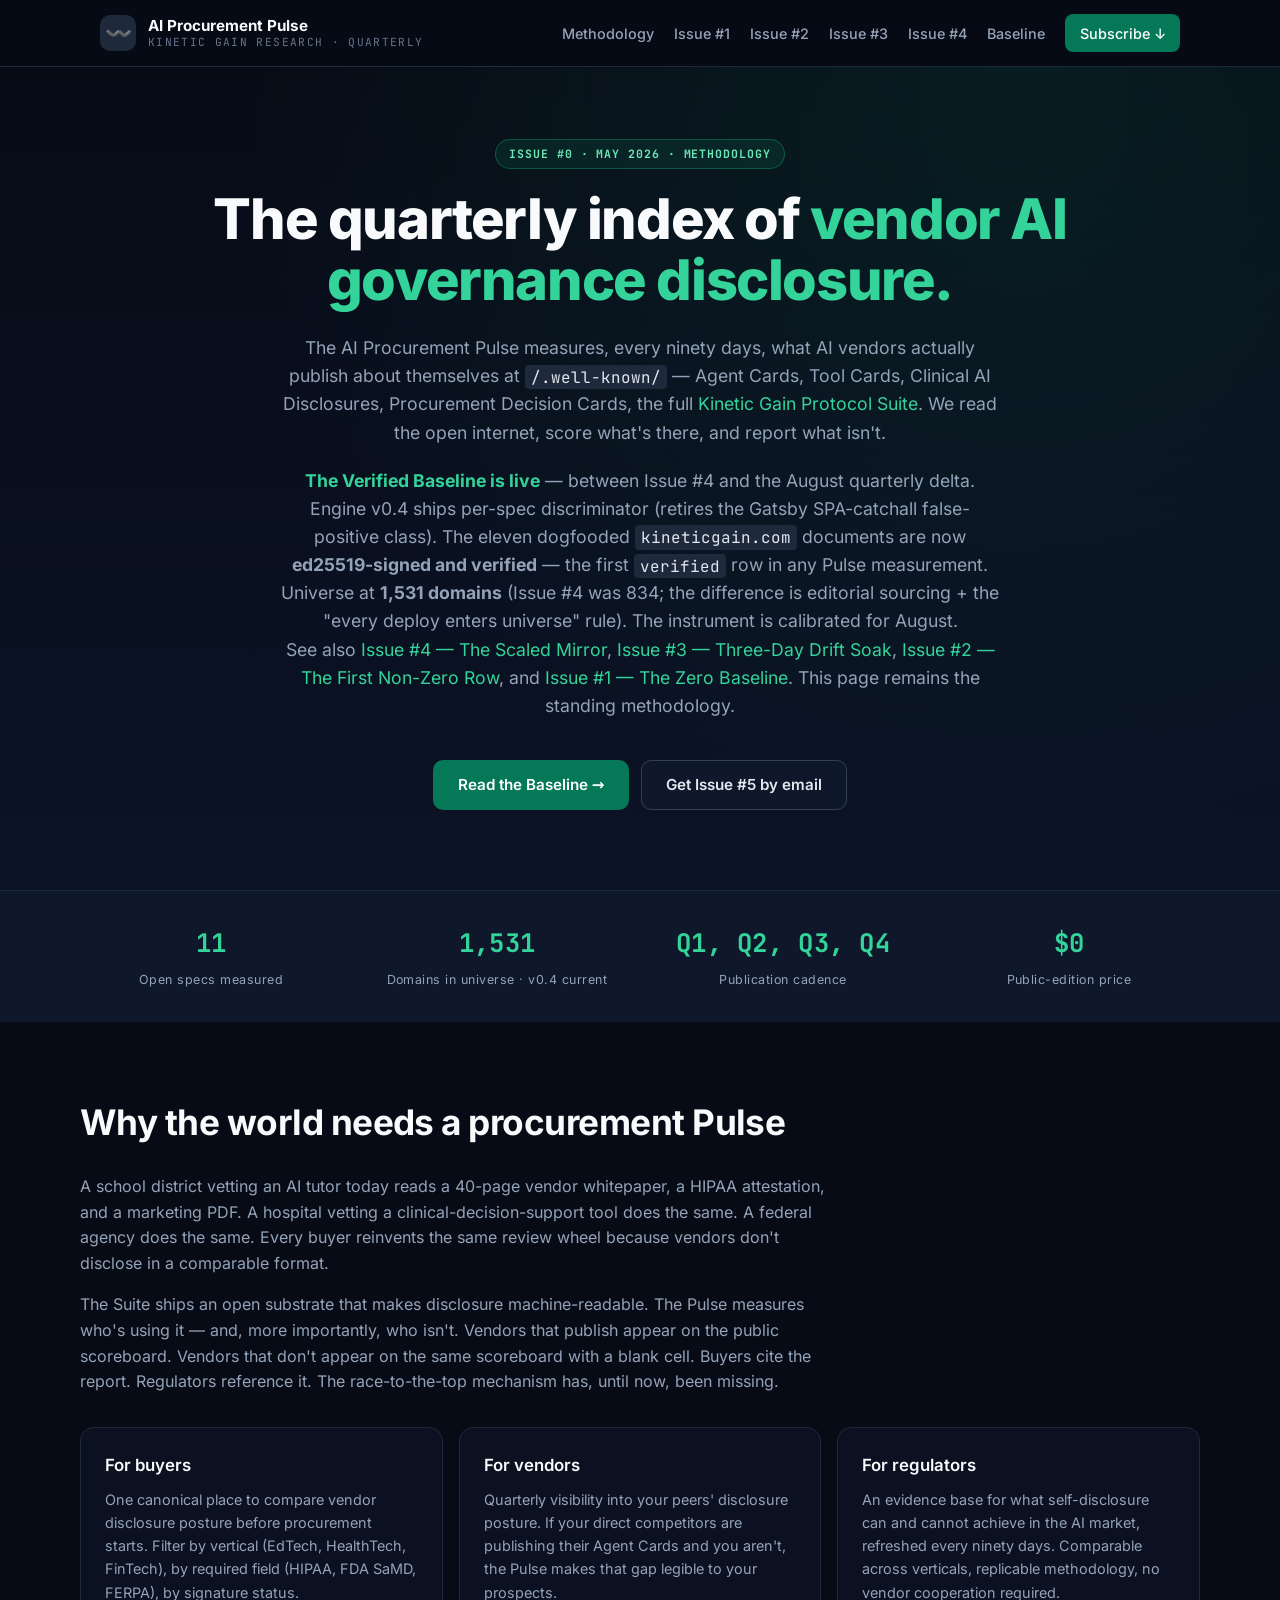
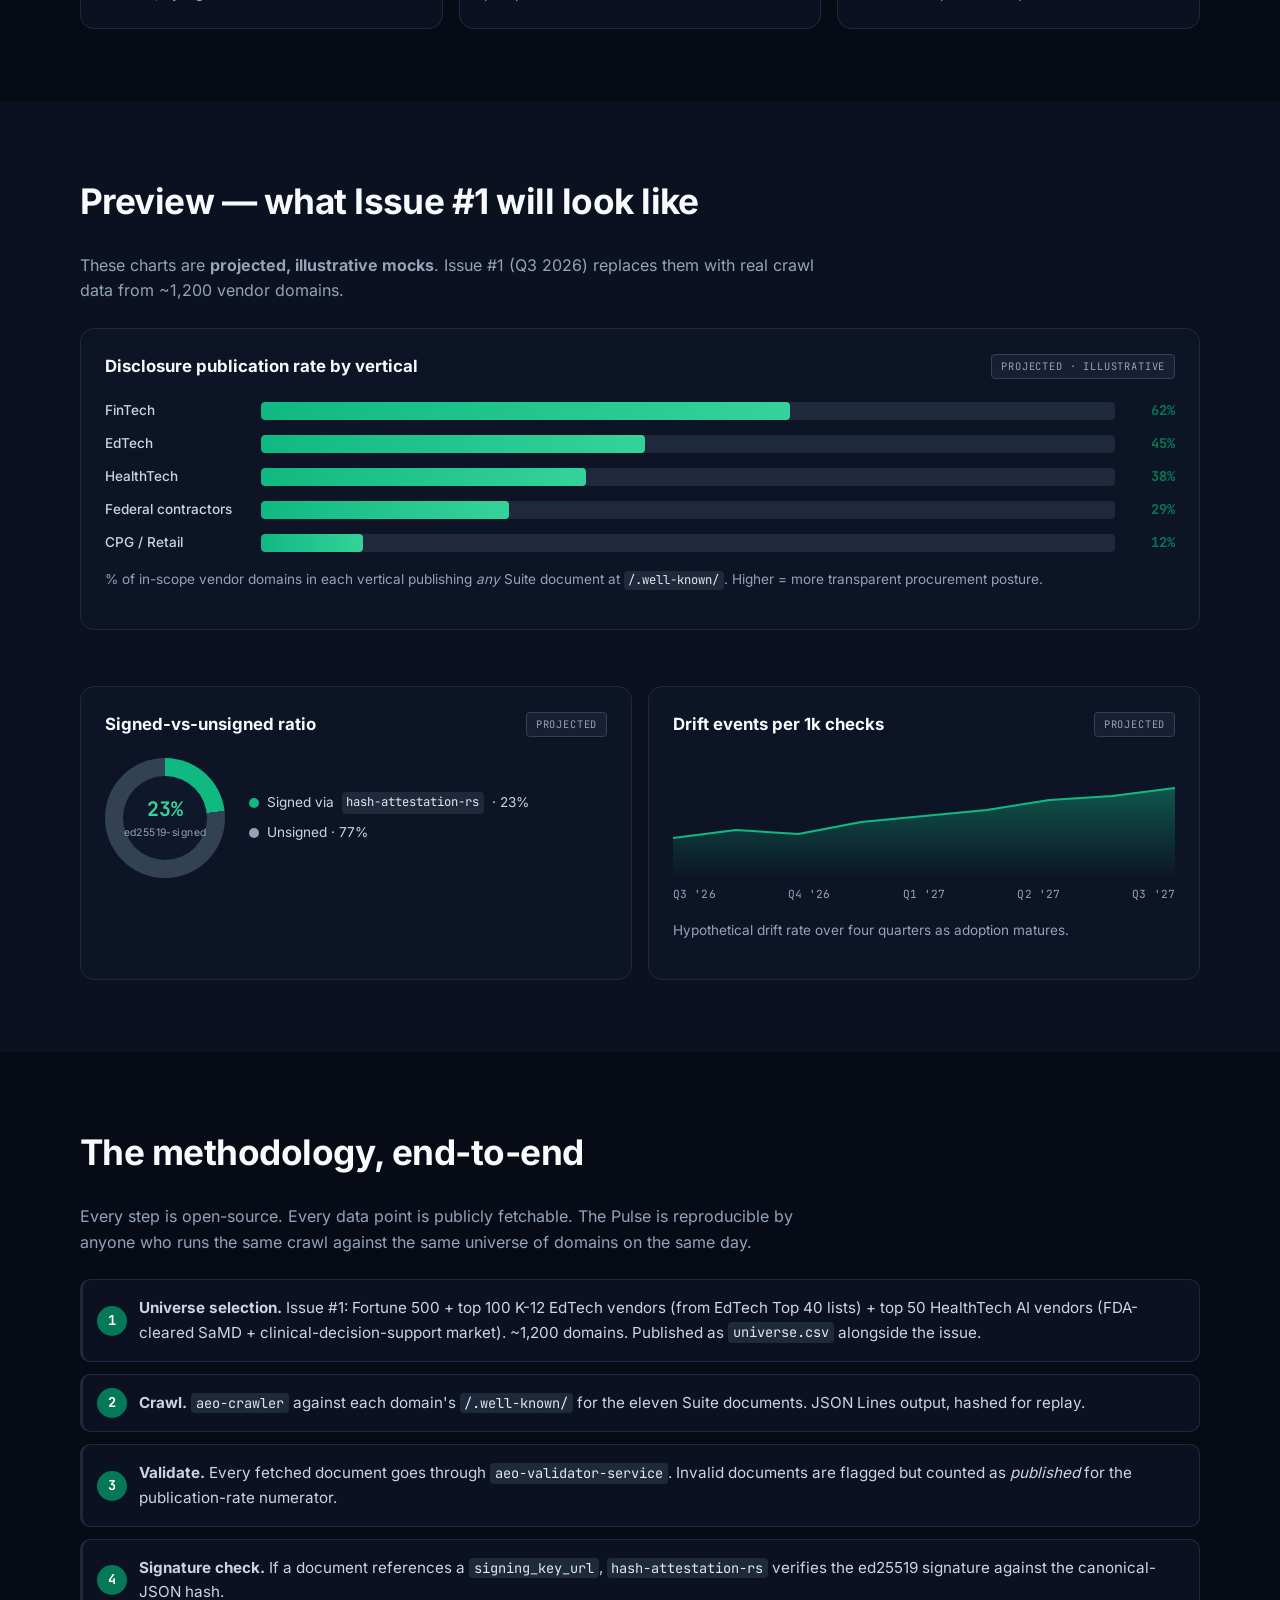
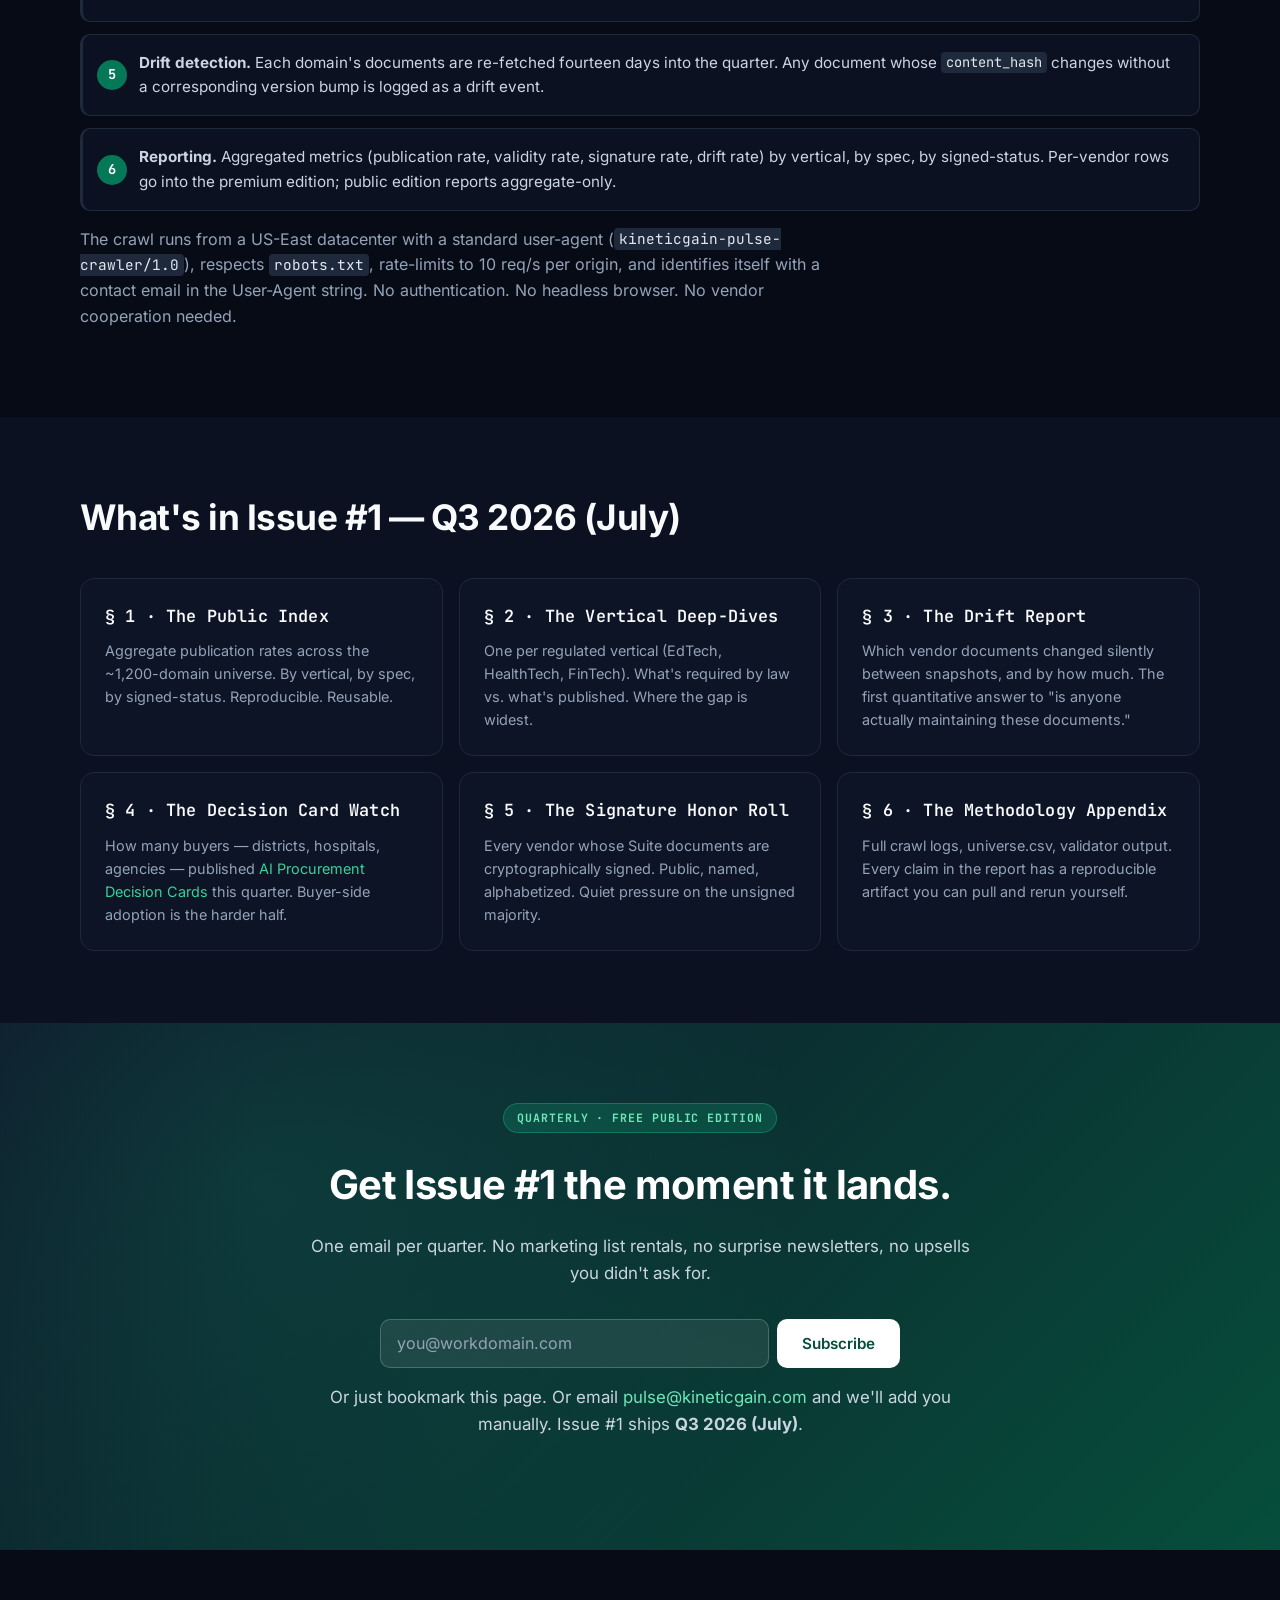
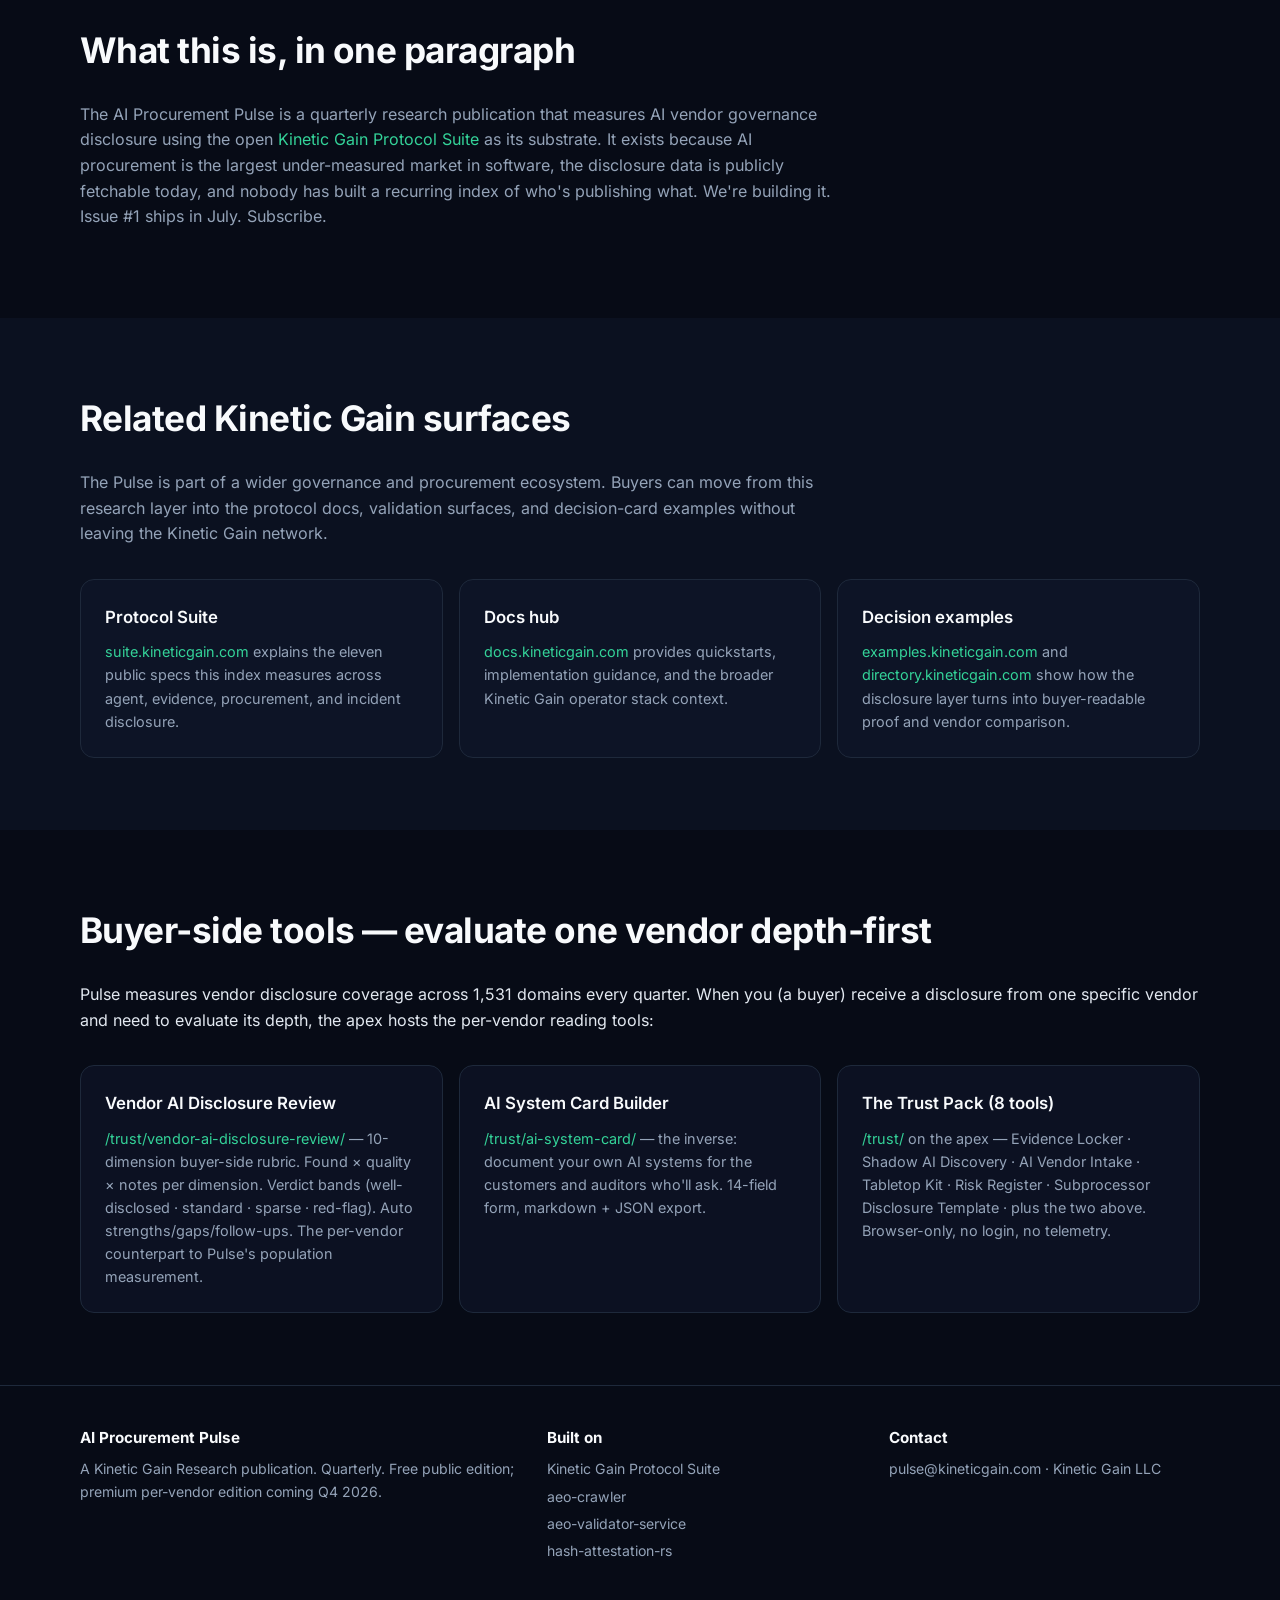
==== index.html @ 3efc0584 "refresh: universe count 941/1,007 → 1,531 (as of 2026-06-01) The /baseline/ page has been showing a " ====
<!doctype html>
<html lang="en">
<head>
  <meta charset="utf-8" />
  <meta name="viewport" content="width=device-width, initial-scale=1" />
  <title>AI Procurement Pulse — a quarterly index of vendor AI governance disclosure</title>
  <meta name="description" content="The AI Procurement Pulse is a quarterly index of how AI vendors publicly disclose their governance posture — read straight from .well-known/ endpoints across Fortune 500, top EdTech, and top HealthTech vendors. Issue #1 lands Q3 2026." />
  <meta name="theme-color" content="#070b16" />
  <link rel="canonical" href="https://pulse.kineticgain.com/" />

  <!-- Security headers — canonical source is .htaccess; <meta> tags are       -->
  <!-- offline-mirror fallbacks. HSTS, X-Frame, X-Content-Type-Options,        -->
  <!-- Permissions-Policy, COOP, CORP CANNOT be set via <meta>.                -->
  <meta http-equiv="Content-Security-Policy" content="default-src 'self'; script-src 'self' 'unsafe-inline'; style-src 'self' 'unsafe-inline'; font-src 'self' data:; img-src 'self' data: https:; connect-src 'self'; frame-ancestors 'none'; base-uri 'self'; form-action 'self'; object-src 'none'; upgrade-insecure-requests" />
  <meta name="referrer" content="strict-origin-when-cross-origin" />

  <meta property="og:type" content="website" />
  <meta property="og:title" content="AI Procurement Pulse — the quarterly disclosure index" />
  <meta property="og:description" content="Cloudflare Radar for AI procurement. Quarterly published index of which vendors publicly disclose their AI governance posture via the Kinetic Gain Protocol Suite. Methodology, sample data, sign-up for Issue #1 (Q3 2026)." />
  <meta property="og:url" content="https://pulse.kineticgain.com/" />
  <meta name="twitter:card" content="summary_large_image" />
  <meta name="twitter:title" content="AI Procurement Pulse — the quarterly disclosure index" />
  <meta name="twitter:description" content="Quarterly disclosure index for vendor AI governance posture across regulated and high-risk markets." />

  <link rel="stylesheet" href="/assets/fonts.css" />

  <link rel="stylesheet" href="style.css" />
</head>
<body>
  <header class="nav">
    <div class="nav-inner">
      <a href="/" class="brand" aria-label="AI Procurement Pulse home">
        <span class="brand-mark" aria-hidden="true">〰️</span>
        <span class="brand-text">
          <strong>AI Procurement Pulse</strong>
          <small>Kinetic Gain Research · Quarterly</small>
        </span>
      </a>
      <nav class="nav-links" aria-label="Primary">
        <a href="#methodology">Methodology</a>
        <a href="/issue-1/">Issue #1</a>
        <a href="/issue-2/">Issue #2</a>
        <a href="/issue-3/">Issue #3</a>
        <a href="/issue-4/">Issue #4</a>
        <a href="/baseline/">Baseline</a>
        <a class="cta" href="#subscribe">Subscribe ↓</a>
      </nav>
    </div>
  </header>

  <main>
    <section class="hero">
      <div class="hero-inner">
        <span class="pill mono">ISSUE #0 · MAY 2026 · METHODOLOGY</span>
        <h1>The quarterly index of <span class="accent">vendor AI governance disclosure.</span></h1>
        <p class="lede">
          The AI Procurement Pulse measures, every ninety days, what AI vendors actually publish about
          themselves at <code>/.well-known/</code> — Agent Cards, Tool Cards, Clinical AI Disclosures,
          Procurement Decision Cards, the full <a href="https://suite.kineticgain.com/" target="_blank" rel="noreferrer">Kinetic Gain Protocol Suite</a>.
          We read the open internet, score what's there, and report what isn't.
        </p>
        <p class="lede">
          <strong><a href="/baseline/">The Verified Baseline is live</a></strong> — between Issue #4 and the
          August quarterly delta. Engine v0.4 ships per-spec discriminator (retires the Gatsby SPA-catchall
          false-positive class). The eleven dogfooded <code>kineticgain.com</code> documents are now
          <strong>ed25519-signed and verified</strong> — the first <code>verified</code> row in any Pulse
          measurement. Universe at <strong>1,531 domains</strong> (Issue #4 was 834; the difference is editorial
          sourcing + the "every deploy enters universe" rule). The instrument is calibrated for August.
          <br>
          See also <a href="/issue-4/">Issue #4 — The Scaled Mirror</a>,
          <a href="/issue-3/">Issue #3 — Three-Day Drift Soak</a>,
          <a href="/issue-2/">Issue #2 — The First Non-Zero Row</a>, and
          <a href="/issue-1/">Issue #1 — The Zero Baseline</a>. This page remains the standing methodology.
        </p>
        <div class="hero-cta">
          <a class="btn btn-primary" href="/baseline/">Read the Baseline →</a>
          <a class="btn btn-secondary" href="#subscribe">Get Issue #5 by email</a>
        </div>
      </div>
    </section>

    <section class="metrics-strip">
      <div class="block-inner">
        <div class="metric">
          <div class="metric-num mono">11</div>
          <div class="metric-label">Open specs measured</div>
        </div>
        <div class="metric">
          <div class="metric-num mono">1,531</div>
          <div class="metric-label">Domains in universe · v0.4 current</div>
        </div>
        <div class="metric">
          <div class="metric-num mono">Q1, Q2, Q3, Q4</div>
          <div class="metric-label">Publication cadence</div>
        </div>
        <div class="metric">
          <div class="metric-num mono">$0</div>
          <div class="metric-label">Public-edition price</div>
        </div>
      </div>
    </section>

    <section id="problem" class="block">
      <div class="block-inner">
        <h2>Why the world needs a procurement Pulse</h2>
        <p class="prose">
          A school district vetting an AI tutor today reads a 40-page vendor whitepaper, a HIPAA attestation, and
          a marketing PDF. A hospital vetting a clinical-decision-support tool does the same. A federal agency does the same.
          Every buyer reinvents the same review wheel because vendors don't disclose in a comparable format.
        </p>
        <p class="prose">
          The Suite ships an open substrate that makes disclosure machine-readable. The Pulse measures who's using it —
          and, more importantly, who isn't. Vendors that publish appear on the public scoreboard. Vendors that don't
          appear on the same scoreboard with a blank cell. Buyers cite the report. Regulators reference it.
          The race-to-the-top mechanism has, until now, been missing.
        </p>
        <div class="grid grid-3">
          <article class="card">
            <h3>For buyers</h3>
            <p>One canonical place to compare vendor disclosure posture before procurement starts. Filter by vertical (EdTech, HealthTech, FinTech), by required field (HIPAA, FDA SaMD, FERPA), by signature status.</p>
          </article>
          <article class="card">
            <h3>For vendors</h3>
            <p>Quarterly visibility into your peers' disclosure posture. If your direct competitors are publishing their Agent Cards and you aren't, the Pulse makes that gap legible to your prospects.</p>
          </article>
          <article class="card">
            <h3>For regulators</h3>
            <p>An evidence base for what self-disclosure can and cannot achieve in the AI market, refreshed every ninety days. Comparable across verticals, replicable methodology, no vendor cooperation required.</p>
          </article>
        </div>
      </div>
    </section>

    <section id="preview" class="block block-tinted">
      <div class="block-inner">
        <h2>Preview — what Issue #1 will look like</h2>
        <p class="prose">
          These charts are <strong>projected, illustrative mocks</strong>. Issue #1 (Q3 2026) replaces them with
          real crawl data from ~1,200 vendor domains.
        </p>

        <div class="preview-card">
          <div class="preview-card-header">
            <h3>Disclosure publication rate by vertical</h3>
            <span class="preview-tag mono">PROJECTED · ILLUSTRATIVE</span>
          </div>
          <div class="bar-chart">
            <div class="bar-row">
              <div class="bar-label">FinTech</div>
              <div class="bar-track"><div class="bar-fill" style="width:62%"></div></div>
              <div class="bar-val mono">62%</div>
            </div>
            <div class="bar-row">
              <div class="bar-label">EdTech</div>
              <div class="bar-track"><div class="bar-fill" style="width:45%"></div></div>
              <div class="bar-val mono">45%</div>
            </div>
            <div class="bar-row">
              <div class="bar-label">HealthTech</div>
              <div class="bar-track"><div class="bar-fill" style="width:38%"></div></div>
              <div class="bar-val mono">38%</div>
            </div>
            <div class="bar-row">
              <div class="bar-label">Federal contractors</div>
              <div class="bar-track"><div class="bar-fill" style="width:29%"></div></div>
              <div class="bar-val mono">29%</div>
            </div>
            <div class="bar-row">
              <div class="bar-label">CPG / Retail</div>
              <div class="bar-track"><div class="bar-fill" style="width:12%"></div></div>
              <div class="bar-val mono">12%</div>
            </div>
          </div>
          <p class="preview-caption">
            % of in-scope vendor domains in each vertical publishing <em>any</em> Suite document at <code>/.well-known/</code>.
            Higher = more transparent procurement posture.
          </p>
        </div>

        <div class="grid grid-2">
          <div class="preview-card">
            <div class="preview-card-header">
              <h3>Signed-vs-unsigned ratio</h3>
              <span class="preview-tag mono">PROJECTED</span>
            </div>
            <div class="donut-mock">
              <div class="donut">
                <div class="donut-segment signed"></div>
                <div class="donut-center">
                  <div class="donut-num mono">23%</div>
                  <div class="donut-sub">ed25519-signed</div>
                </div>
              </div>
              <ul class="donut-legend">
                <li><span class="dot dot-emerald"></span> Signed via <code>hash-attestation-rs</code> · 23%</li>
                <li><span class="dot dot-slate"></span> Unsigned · 77%</li>
              </ul>
            </div>
          </div>
          <div class="preview-card">
            <div class="preview-card-header">
              <h3>Drift events per 1k checks</h3>
              <span class="preview-tag mono">PROJECTED</span>
            </div>
            <div class="trend-mock">
              <svg viewBox="0 0 320 120" xmlns="http://www.w3.org/2000/svg" preserveAspectRatio="none" class="trend-svg">
                <defs>
                  <linearGradient id="trendGrad" x1="0" y1="0" x2="0" y2="1">
                    <stop offset="0%" stop-color="#10b981" stop-opacity="0.4"/>
                    <stop offset="100%" stop-color="#10b981" stop-opacity="0"/>
                  </linearGradient>
                </defs>
                <path d="M0,80 L40,72 L80,76 L120,64 L160,58 L200,52 L240,42 L280,38 L320,30 L320,120 L0,120 Z" fill="url(#trendGrad)"/>
                <path d="M0,80 L40,72 L80,76 L120,64 L160,58 L200,52 L240,42 L280,38 L320,30" stroke="#10b981" stroke-width="2" fill="none"/>
              </svg>
              <div class="trend-axes mono">
                <span>Q3 '26</span><span>Q4 '26</span><span>Q1 '27</span><span>Q2 '27</span><span>Q3 '27</span>
              </div>
              <p class="preview-caption">Hypothetical drift rate over four quarters as adoption matures.</p>
            </div>
          </div>
        </div>
      </div>
    </section>

    <section id="methodology" class="block">
      <div class="block-inner">
        <h2>The methodology, end-to-end</h2>
        <p class="prose">
          Every step is open-source. Every data point is publicly fetchable. The Pulse is reproducible by anyone who
          runs the same crawl against the same universe of domains on the same day.
        </p>
        <ol class="numbered">
          <li><strong>Universe selection.</strong> Issue #1: Fortune 500 + top 100 K-12 EdTech vendors (from EdTech Top 40 lists) + top 50 HealthTech AI vendors (FDA-cleared SaMD + clinical-decision-support market). ~1,200 domains. Published as <code>universe.csv</code> alongside the issue.</li>
          <li><strong>Crawl.</strong> <a href="https://github.com/mizcausevic-dev/aeo-crawler" target="_blank" rel="noreferrer"><code>aeo-crawler</code></a> against each domain's <code>/.well-known/</code> for the eleven Suite documents. JSON Lines output, hashed for replay.</li>
          <li><strong>Validate.</strong> Every fetched document goes through <a href="https://validator.kineticgain.com/" target="_blank" rel="noreferrer"><code>aeo-validator-service</code></a>. Invalid documents are flagged but counted as <em>published</em> for the publication-rate numerator.</li>
          <li><strong>Signature check.</strong> If a document references a <code>signing_key_url</code>, <a href="https://github.com/mizcausevic-dev/hash-attestation-rs" target="_blank" rel="noreferrer"><code>hash-attestation-rs</code></a> verifies the ed25519 signature against the canonical-JSON hash.</li>
          <li><strong>Drift detection.</strong> Each domain's documents are re-fetched fourteen days into the quarter. Any document whose <code>content_hash</code> changes without a corresponding version bump is logged as a drift event.</li>
          <li><strong>Reporting.</strong> Aggregated metrics (publication rate, validity rate, signature rate, drift rate) by vertical, by spec, by signed-status. Per-vendor rows go into the premium edition; public edition reports aggregate-only.</li>
        </ol>
        <p class="prose">
          The crawl runs from a US-East datacenter with a standard user-agent (<code>kineticgain-pulse-crawler/1.0</code>),
          respects <code>robots.txt</code>, rate-limits to 10 req/s per origin, and identifies itself with a contact email
          in the User-Agent string. No authentication. No headless browser. No vendor cooperation needed.
        </p>
      </div>
    </section>

    <section id="issue1" class="block block-tinted">
      <div class="block-inner">
        <h2>What's in Issue #1 — Q3 2026 (July)</h2>
        <div class="grid grid-3">
          <article class="card">
            <h3 class="mono accent-text">§ 1 · The Public Index</h3>
            <p>Aggregate publication rates across the ~1,200-domain universe. By vertical, by spec, by signed-status. Reproducible. Reusable.</p>
          </article>
          <article class="card">
            <h3 class="mono accent-text">§ 2 · The Vertical Deep-Dives</h3>
            <p>One per regulated vertical (EdTech, HealthTech, FinTech). What's required by law vs. what's published. Where the gap is widest.</p>
          </article>
          <article class="card">
            <h3 class="mono accent-text">§ 3 · The Drift Report</h3>
            <p>Which vendor documents changed silently between snapshots, and by how much. The first quantitative answer to "is anyone actually maintaining these documents."</p>
          </article>
          <article class="card">
            <h3 class="mono accent-text">§ 4 · The Decision Card Watch</h3>
            <p>How many buyers — districts, hospitals, agencies — published <a href="https://decisions.kineticgain.com/" target="_blank" rel="noreferrer">AI Procurement Decision Cards</a> this quarter. Buyer-side adoption is the harder half.</p>
          </article>
          <article class="card">
            <h3 class="mono accent-text">§ 5 · The Signature Honor Roll</h3>
            <p>Every vendor whose Suite documents are cryptographically signed. Public, named, alphabetized. Quiet pressure on the unsigned majority.</p>
          </article>
          <article class="card">
            <h3 class="mono accent-text">§ 6 · The Methodology Appendix</h3>
            <p>Full crawl logs, universe.csv, validator output. Every claim in the report has a reproducible artifact you can pull and rerun yourself.</p>
          </article>
        </div>
      </div>
    </section>

    <section id="subscribe" class="cta-strip">
      <div class="cta-strip-inner">
        <span class="pill mono">QUARTERLY · FREE PUBLIC EDITION</span>
        <h2>Get Issue #1 the moment it lands.</h2>
        <p>One email per quarter. No marketing list rentals, no surprise newsletters, no upsells you didn't ask for.</p>
        <form class="subscribe-form" action="" method="post" onsubmit="return handleSubmit(event)">
          <input type="email" name="email" placeholder="you@workdomain.com" required aria-label="Email address" />
          <button type="submit" class="btn btn-primary">Subscribe</button>
        </form>
        <p class="cta-fineprint">
          Or just bookmark this page. Or email <a href="mailto:pulse@kineticgain.com">pulse@kineticgain.com</a> and we'll add you manually.
          Issue #1 ships <strong>Q3 2026 (July)</strong>.
        </p>
      </div>
    </section>

    <section class="block">
      <div class="block-inner">
        <h2>What this is, in one paragraph</h2>
        <p class="prose">
          The AI Procurement Pulse is a quarterly research publication that measures AI vendor governance disclosure using
          the open <a href="https://suite.kineticgain.com/" target="_blank" rel="noreferrer">Kinetic Gain Protocol Suite</a>
          as its substrate. It exists because AI procurement is the largest under-measured market in software, the
          disclosure data is publicly fetchable today, and nobody has built a recurring index of who's publishing what.
          We're building it. Issue #1 ships in July. Subscribe.
        </p>
      </div>
    </section>

    <section class="block block-tinted" aria-labelledby="related-surfaces-title">
      <div class="block-inner">
        <h2 id="related-surfaces-title">Related Kinetic Gain surfaces</h2>
        <p class="prose">
          The Pulse is part of a wider governance and procurement ecosystem. Buyers can move from this research layer
          into the protocol docs, validation surfaces, and decision-card examples without leaving the Kinetic Gain network.
        </p>
        <div class="grid grid-3">
          <article class="card">
            <h3>Protocol Suite</h3>
            <p><a href="https://suite.kineticgain.com/">suite.kineticgain.com</a> explains the eleven public specs this index measures across agent, evidence, procurement, and incident disclosure.</p>
          </article>
          <article class="card">
            <h3>Docs hub</h3>
            <p><a href="https://docs.kineticgain.com/">docs.kineticgain.com</a> provides quickstarts, implementation guidance, and the broader Kinetic Gain operator stack context.</p>
          </article>
          <article class="card">
            <h3>Decision examples</h3>
            <p><a href="https://examples.kineticgain.com/">examples.kineticgain.com</a> and <a href="https://directory.kineticgain.com/">directory.kineticgain.com</a> show how the disclosure layer turns into buyer-readable proof and vendor comparison.</p>
          </article>
        </div>
      </div>
    </section>

    <section class="block" aria-label="Buyer-side tools on the apex">
      <div class="block-inner">
        <h2>Buyer-side tools — evaluate one vendor depth-first</h2>
        <p>Pulse measures vendor disclosure coverage across 1,531 domains every quarter. When you (a buyer) receive a disclosure from one specific vendor and need to evaluate its depth, the apex hosts the per-vendor reading tools:</p>
        <div class="grid grid-3">
          <article class="card">
            <h3>Vendor AI Disclosure Review</h3>
            <p><a href="https://kineticgain.com/trust/vendor-ai-disclosure-review/">/trust/vendor-ai-disclosure-review/</a> — 10-dimension buyer-side rubric. Found × quality × notes per dimension. Verdict bands (well-disclosed · standard · sparse · red-flag). Auto strengths/gaps/follow-ups. The per-vendor counterpart to Pulse's population measurement.</p>
          </article>
          <article class="card">
            <h3>AI System Card Builder</h3>
            <p><a href="https://kineticgain.com/trust/ai-system-card/">/trust/ai-system-card/</a> — the inverse: document your own AI systems for the customers and auditors who'll ask. 14-field form, markdown + JSON export.</p>
          </article>
          <article class="card">
            <h3>The Trust Pack (8 tools)</h3>
            <p><a href="https://kineticgain.com/trust/">/trust/</a> on the apex — Evidence Locker · Shadow AI Discovery · AI Vendor Intake · Tabletop Kit · Risk Register · Subprocessor Disclosure Template · plus the two above. Browser-only, no login, no telemetry.</p>
          </article>
        </div>
      </div>
    </section>
  </main>

  <footer class="foot">
    <div class="foot-inner">
      <div class="foot-col">
        <strong>AI Procurement Pulse</strong>
        <p>A Kinetic Gain Research publication. Quarterly. Free public edition; premium per-vendor edition coming Q4 2026.</p>
      </div>
      <div class="foot-col">
        <strong>Built on</strong>
        <ul>
          <li><a href="https://suite.kineticgain.com/">Kinetic Gain Protocol Suite</a></li>
          <li><a href="https://github.com/mizcausevic-dev/aeo-crawler">aeo-crawler</a></li>
          <li><a href="https://validator.kineticgain.com/">aeo-validator-service</a></li>
          <li><a href="https://github.com/mizcausevic-dev/hash-attestation-rs">hash-attestation-rs</a></li>
        </ul>
      </div>
      <div class="foot-col">
        <strong>Contact</strong>
        <p><a href="mailto:pulse@kineticgain.com">pulse@kineticgain.com</a> · <a href="https://kineticgain.com/">Kinetic Gain LLC</a></p>
      </div>
    </div>
  </footer>

  <script>
    function handleSubmit(e) {
      e.preventDefault();
      const email = e.target.email.value;
      if (!email) return false;
      window.location.href = `mailto:pulse@kineticgain.com?subject=Subscribe%20to%20AI%20Procurement%20Pulse&body=Please%20add%20me%20to%20the%20Pulse%20subscriber%20list.%0A%0AEmail%3A%20${encodeURIComponent(email)}`;
      return false;
    }
  </script>
</body>
</html>
---- assets/fonts.css ----
/* cyrillic-ext */
@font-face {
  font-family: 'Inter';
  font-style: normal;
  font-weight: 400;
  font-display: swap;
  src: url(/assets/fonts/UcC73FwrK3iLTeHuS_nVMrMxCp50SjIa2JL7SUc.woff2) format('woff2');
  unicode-range: U+0460-052F, U+1C80-1C8A, U+20B4, U+2DE0-2DFF, U+A640-A69F, U+FE2E-FE2F;
}
/* cyrillic */
@font-face {
  font-family: 'Inter';
  font-style: normal;
  font-weight: 400;
  font-display: swap;
  src: url(/assets/fonts/UcC73FwrK3iLTeHuS_nVMrMxCp50SjIa0ZL7SUc.woff2) format('woff2');
  unicode-range: U+0301, U+0400-045F, U+0490-0491, U+04B0-04B1, U+2116;
}
/* greek-ext */
@font-face {
  font-family: 'Inter';
  font-style: normal;
  font-weight: 400;
  font-display: swap;
  src: url(/assets/fonts/UcC73FwrK3iLTeHuS_nVMrMxCp50SjIa2ZL7SUc.woff2) format('woff2');
  unicode-range: U+1F00-1FFF;
}
/* greek */
@font-face {
  font-family: 'Inter';
  font-style: normal;
  font-weight: 400;
  font-display: swap;
  src: url(/assets/fonts/UcC73FwrK3iLTeHuS_nVMrMxCp50SjIa1pL7SUc.woff2) format('woff2');
  unicode-range: U+0370-0377, U+037A-037F, U+0384-038A, U+038C, U+038E-03A1, U+03A3-03FF;
}
/* vietnamese */
@font-face {
  font-family: 'Inter';
  font-style: normal;
  font-weight: 400;
  font-display: swap;
  src: url(/assets/fonts/UcC73FwrK3iLTeHuS_nVMrMxCp50SjIa2pL7SUc.woff2) format('woff2');
  unicode-range: U+0102-0103, U+0110-0111, U+0128-0129, U+0168-0169, U+01A0-01A1, U+01AF-01B0, U+0300-0301, U+0303-0304, U+0308-0309, U+0323, U+0329, U+1EA0-1EF9, U+20AB;
}
/* latin-ext */
@font-face {
  font-family: 'Inter';
  font-style: normal;
  font-weight: 400;
  font-display: swap;
  src: url(/assets/fonts/UcC73FwrK3iLTeHuS_nVMrMxCp50SjIa25L7SUc.woff2) format('woff2');
  unicode-range: U+0100-02BA, U+02BD-02C5, U+02C7-02CC, U+02CE-02D7, U+02DD-02FF, U+0304, U+0308, U+0329, U+1D00-1DBF, U+1E00-1E9F, U+1EF2-1EFF, U+2020, U+20A0-20AB, U+20AD-20C0, U+2113, U+2C60-2C7F, U+A720-A7FF;
}
/* latin */
@font-face {
  font-family: 'Inter';
  font-style: normal;
  font-weight: 400;
  font-display: swap;
  src: url(/assets/fonts/UcC73FwrK3iLTeHuS_nVMrMxCp50SjIa1ZL7.woff2) format('woff2');
  unicode-range: U+0000-00FF, U+0131, U+0152-0153, U+02BB-02BC, U+02C6, U+02DA, U+02DC, U+0304, U+0308, U+0329, U+2000-206F, U+20AC, U+2122, U+2191, U+2193, U+2212, U+2215, U+FEFF, U+FFFD;
}
/* cyrillic-ext */
@font-face {
  font-family: 'Inter';
  font-style: normal;
  font-weight: 500;
  font-display: swap;
  src: url(/assets/fonts/UcC73FwrK3iLTeHuS_nVMrMxCp50SjIa2JL7SUc.woff2) format('woff2');
  unicode-range: U+0460-052F, U+1C80-1C8A, U+20B4, U+2DE0-2DFF, U+A640-A69F, U+FE2E-FE2F;
}
/* cyrillic */
@font-face {
  font-family: 'Inter';
  font-style: normal;
  font-weight: 500;
  font-display: swap;
  src: url(/assets/fonts/UcC73FwrK3iLTeHuS_nVMrMxCp50SjIa0ZL7SUc.woff2) format('woff2');
  unicode-range: U+0301, U+0400-045F, U+0490-0491, U+04B0-04B1, U+2116;
}
/* greek-ext */
@font-face {
  font-family: 'Inter';
  font-style: normal;
  font-weight: 500;
  font-display: swap;
  src: url(/assets/fonts/UcC73FwrK3iLTeHuS_nVMrMxCp50SjIa2ZL7SUc.woff2) format('woff2');
  unicode-range: U+1F00-1FFF;
}
/* greek */
@font-face {
  font-family: 'Inter';
  font-style: normal;
  font-weight: 500;
  font-display: swap;
  src: url(/assets/fonts/UcC73FwrK3iLTeHuS_nVMrMxCp50SjIa1pL7SUc.woff2) format('woff2');
  unicode-range: U+0370-0377, U+037A-037F, U+0384-038A, U+038C, U+038E-03A1, U+03A3-03FF;
}
/* vietnamese */
@font-face {
  font-family: 'Inter';
  font-style: normal;
  font-weight: 500;
  font-display: swap;
  src: url(/assets/fonts/UcC73FwrK3iLTeHuS_nVMrMxCp50SjIa2pL7SUc.woff2) format('woff2');
  unicode-range: U+0102-0103, U+0110-0111, U+0128-0129, U+0168-0169, U+01A0-01A1, U+01AF-01B0, U+0300-0301, U+0303-0304, U+0308-0309, U+0323, U+0329, U+1EA0-1EF9, U+20AB;
}
/* latin-ext */
@font-face {
  font-family: 'Inter';
  font-style: normal;
  font-weight: 500;
  font-display: swap;
  src: url(/assets/fonts/UcC73FwrK3iLTeHuS_nVMrMxCp50SjIa25L7SUc.woff2) format('woff2');
  unicode-range: U+0100-02BA, U+02BD-02C5, U+02C7-02CC, U+02CE-02D7, U+02DD-02FF, U+0304, U+0308, U+0329, U+1D00-1DBF, U+1E00-1E9F, U+1EF2-1EFF, U+2020, U+20A0-20AB, U+20AD-20C0, U+2113, U+2C60-2C7F, U+A720-A7FF;
}
/* latin */
@font-face {
  font-family: 'Inter';
  font-style: normal;
  font-weight: 500;
  font-display: swap;
  src: url(/assets/fonts/UcC73FwrK3iLTeHuS_nVMrMxCp50SjIa1ZL7.woff2) format('woff2');
  unicode-range: U+0000-00FF, U+0131, U+0152-0153, U+02BB-02BC, U+02C6, U+02DA, U+02DC, U+0304, U+0308, U+0329, U+2000-206F, U+20AC, U+2122, U+2191, U+2193, U+2212, U+2215, U+FEFF, U+FFFD;
}
/* cyrillic-ext */
@font-face {
  font-family: 'Inter';
  font-style: normal;
  font-weight: 600;
  font-display: swap;
  src: url(/assets/fonts/UcC73FwrK3iLTeHuS_nVMrMxCp50SjIa2JL7SUc.woff2) format('woff2');
  unicode-range: U+0460-052F, U+1C80-1C8A, U+20B4, U+2DE0-2DFF, U+A640-A69F, U+FE2E-FE2F;
}
/* cyrillic */
@font-face {
  font-family: 'Inter';
  font-style: normal;
  font-weight: 600;
  font-display: swap;
  src: url(/assets/fonts/UcC73FwrK3iLTeHuS_nVMrMxCp50SjIa0ZL7SUc.woff2) format('woff2');
  unicode-range: U+0301, U+0400-045F, U+0490-0491, U+04B0-04B1, U+2116;
}
/* greek-ext */
@font-face {
  font-family: 'Inter';
  font-style: normal;
  font-weight: 600;
  font-display: swap;
  src: url(/assets/fonts/UcC73FwrK3iLTeHuS_nVMrMxCp50SjIa2ZL7SUc.woff2) format('woff2');
  unicode-range: U+1F00-1FFF;
}
/* greek */
@font-face {
  font-family: 'Inter';
  font-style: normal;
  font-weight: 600;
  font-display: swap;
  src: url(/assets/fonts/UcC73FwrK3iLTeHuS_nVMrMxCp50SjIa1pL7SUc.woff2) format('woff2');
  unicode-range: U+0370-0377, U+037A-037F, U+0384-038A, U+038C, U+038E-03A1, U+03A3-03FF;
}
/* vietnamese */
@font-face {
  font-family: 'Inter';
  font-style: normal;
  font-weight: 600;
  font-display: swap;
  src: url(/assets/fonts/UcC73FwrK3iLTeHuS_nVMrMxCp50SjIa2pL7SUc.woff2) format('woff2');
  unicode-range: U+0102-0103, U+0110-0111, U+0128-0129, U+0168-0169, U+01A0-01A1, U+01AF-01B0, U+0300-0301, U+0303-0304, U+0308-0309, U+0323, U+0329, U+1EA0-1EF9, U+20AB;
}
/* latin-ext */
@font-face {
  font-family: 'Inter';
  font-style: normal;
  font-weight: 600;
  font-display: swap;
  src: url(/assets/fonts/UcC73FwrK3iLTeHuS_nVMrMxCp50SjIa25L7SUc.woff2) format('woff2');
  unicode-range: U+0100-02BA, U+02BD-02C5, U+02C7-02CC, U+02CE-02D7, U+02DD-02FF, U+0304, U+0308, U+0329, U+1D00-1DBF, U+1E00-1E9F, U+1EF2-1EFF, U+2020, U+20A0-20AB, U+20AD-20C0, U+2113, U+2C60-2C7F, U+A720-A7FF;
}
/* latin */
@font-face {
  font-family: 'Inter';
  font-style: normal;
  font-weight: 600;
  font-display: swap;
  src: url(/assets/fonts/UcC73FwrK3iLTeHuS_nVMrMxCp50SjIa1ZL7.woff2) format('woff2');
  unicode-range: U+0000-00FF, U+0131, U+0152-0153, U+02BB-02BC, U+02C6, U+02DA, U+02DC, U+0304, U+0308, U+0329, U+2000-206F, U+20AC, U+2122, U+2191, U+2193, U+2212, U+2215, U+FEFF, U+FFFD;
}
/* cyrillic-ext */
@font-face {
  font-family: 'Inter';
  font-style: normal;
  font-weight: 700;
  font-display: swap;
  src: url(/assets/fonts/UcC73FwrK3iLTeHuS_nVMrMxCp50SjIa2JL7SUc.woff2) format('woff2');
  unicode-range: U+0460-052F, U+1C80-1C8A, U+20B4, U+2DE0-2DFF, U+A640-A69F, U+FE2E-FE2F;
}
/* cyrillic */
@font-face {
  font-family: 'Inter';
  font-style: normal;
  font-weight: 700;
  font-display: swap;
  src: url(/assets/fonts/UcC73FwrK3iLTeHuS_nVMrMxCp50SjIa0ZL7SUc.woff2) format('woff2');
  unicode-range: U+0301, U+0400-045F, U+0490-0491, U+04B0-04B1, U+2116;
}
/* greek-ext */
@font-face {
  font-family: 'Inter';
  font-style: normal;
  font-weight: 700;
  font-display: swap;
  src: url(/assets/fonts/UcC73FwrK3iLTeHuS_nVMrMxCp50SjIa2ZL7SUc.woff2) format('woff2');
  unicode-range: U+1F00-1FFF;
}
/* greek */
@font-face {
  font-family: 'Inter';
  font-style: normal;
  font-weight: 700;
  font-display: swap;
  src: url(/assets/fonts/UcC73FwrK3iLTeHuS_nVMrMxCp50SjIa1pL7SUc.woff2) format('woff2');
  unicode-range: U+0370-0377, U+037A-037F, U+0384-038A, U+038C, U+038E-03A1, U+03A3-03FF;
}
/* vietnamese */
@font-face {
  font-family: 'Inter';
  font-style: normal;
  font-weight: 700;
  font-display: swap;
  src: url(/assets/fonts/UcC73FwrK3iLTeHuS_nVMrMxCp50SjIa2pL7SUc.woff2) format('woff2');
  unicode-range: U+0102-0103, U+0110-0111, U+0128-0129, U+0168-0169, U+01A0-01A1, U+01AF-01B0, U+0300-0301, U+0303-0304, U+0308-0309, U+0323, U+0329, U+1EA0-1EF9, U+20AB;
}
/* latin-ext */
@font-face {
  font-family: 'Inter';
  font-style: normal;
  font-weight: 700;
  font-display: swap;
  src: url(/assets/fonts/UcC73FwrK3iLTeHuS_nVMrMxCp50SjIa25L7SUc.woff2) format('woff2');
  unicode-range: U+0100-02BA, U+02BD-02C5, U+02C7-02CC, U+02CE-02D7, U+02DD-02FF, U+0304, U+0308, U+0329, U+1D00-1DBF, U+1E00-1E9F, U+1EF2-1EFF, U+2020, U+20A0-20AB, U+20AD-20C0, U+2113, U+2C60-2C7F, U+A720-A7FF;
}
/* latin */
@font-face {
  font-family: 'Inter';
  font-style: normal;
  font-weight: 700;
  font-display: swap;
  src: url(/assets/fonts/UcC73FwrK3iLTeHuS_nVMrMxCp50SjIa1ZL7.woff2) format('woff2');
  unicode-range: U+0000-00FF, U+0131, U+0152-0153, U+02BB-02BC, U+02C6, U+02DA, U+02DC, U+0304, U+0308, U+0329, U+2000-206F, U+20AC, U+2122, U+2191, U+2193, U+2212, U+2215, U+FEFF, U+FFFD;
}
/* cyrillic-ext */
@font-face {
  font-family: 'Inter';
  font-style: normal;
  font-weight: 800;
  font-display: swap;
  src: url(/assets/fonts/UcC73FwrK3iLTeHuS_nVMrMxCp50SjIa2JL7SUc.woff2) format('woff2');
  unicode-range: U+0460-052F, U+1C80-1C8A, U+20B4, U+2DE0-2DFF, U+A640-A69F, U+FE2E-FE2F;
}
/* cyrillic */
@font-face {
  font-family: 'Inter';
  font-style: normal;
  font-weight: 800;
  font-display: swap;
  src: url(/assets/fonts/UcC73FwrK3iLTeHuS_nVMrMxCp50SjIa0ZL7SUc.woff2) format('woff2');
  unicode-range: U+0301, U+0400-045F, U+0490-0491, U+04B0-04B1, U+2116;
}
/* greek-ext */
@font-face {
  font-family: 'Inter';
  font-style: normal;
  font-weight: 800;
  font-display: swap;
  src: url(/assets/fonts/UcC73FwrK3iLTeHuS_nVMrMxCp50SjIa2ZL7SUc.woff2) format('woff2');
  unicode-range: U+1F00-1FFF;
}
/* greek */
@font-face {
  font-family: 'Inter';
  font-style: normal;
  font-weight: 800;
  font-display: swap;
  src: url(/assets/fonts/UcC73FwrK3iLTeHuS_nVMrMxCp50SjIa1pL7SUc.woff2) format('woff2');
  unicode-range: U+0370-0377, U+037A-037F, U+0384-038A, U+038C, U+038E-03A1, U+03A3-03FF;
}
/* vietnamese */
@font-face {
  font-family: 'Inter';
  font-style: normal;
  font-weight: 800;
  font-display: swap;
  src: url(/assets/fonts/UcC73FwrK3iLTeHuS_nVMrMxCp50SjIa2pL7SUc.woff2) format('woff2');
  unicode-range: U+0102-0103, U+0110-0111, U+0128-0129, U+0168-0169, U+01A0-01A1, U+01AF-01B0, U+0300-0301, U+0303-0304, U+0308-0309, U+0323, U+0329, U+1EA0-1EF9, U+20AB;
}
/* latin-ext */
@font-face {
  font-family: 'Inter';
  font-style: normal;
  font-weight: 800;
  font-display: swap;
  src: url(/assets/fonts/UcC73FwrK3iLTeHuS_nVMrMxCp50SjIa25L7SUc.woff2) format('woff2');
  unicode-range: U+0100-02BA, U+02BD-02C5, U+02C7-02CC, U+02CE-02D7, U+02DD-02FF, U+0304, U+0308, U+0329, U+1D00-1DBF, U+1E00-1E9F, U+1EF2-1EFF, U+2020, U+20A0-20AB, U+20AD-20C0, U+2113, U+2C60-2C7F, U+A720-A7FF;
}
/* latin */
@font-face {
  font-family: 'Inter';
  font-style: normal;
  font-weight: 800;
  font-display: swap;
  src: url(/assets/fonts/UcC73FwrK3iLTeHuS_nVMrMxCp50SjIa1ZL7.woff2) format('woff2');
  unicode-range: U+0000-00FF, U+0131, U+0152-0153, U+02BB-02BC, U+02C6, U+02DA, U+02DC, U+0304, U+0308, U+0329, U+2000-206F, U+20AC, U+2122, U+2191, U+2193, U+2212, U+2215, U+FEFF, U+FFFD;
}
/* cyrillic-ext */
@font-face {
  font-family: 'JetBrains Mono';
  font-style: normal;
  font-weight: 400;
  font-display: swap;
  src: url(/assets/fonts/tDbv2o-flEEny0FZhsfKu5WU4zr3E_BX0PnT8RD8yKwBNntkaToggR7BYRbKPx3cwhsk.woff2) format('woff2');
  unicode-range: U+0460-052F, U+1C80-1C8A, U+20B4, U+2DE0-2DFF, U+A640-A69F, U+FE2E-FE2F;
}
/* cyrillic */
@font-face {
  font-family: 'JetBrains Mono';
  font-style: normal;
  font-weight: 400;
  font-display: swap;
  src: url(/assets/fonts/tDbv2o-flEEny0FZhsfKu5WU4zr3E_BX0PnT8RD8yKwBNntkaToggR7BYRbKPxTcwhsk.woff2) format('woff2');
  unicode-range: U+0301, U+0400-045F, U+0490-0491, U+04B0-04B1, U+2116;
}
/* greek */
@font-face {
  font-family: 'JetBrains Mono';
  font-style: normal;
  font-weight: 400;
  font-display: swap;
  src: url(/assets/fonts/tDbv2o-flEEny0FZhsfKu5WU4zr3E_BX0PnT8RD8yKwBNntkaToggR7BYRbKPxPcwhsk.woff2) format('woff2');
  unicode-range: U+0370-0377, U+037A-037F, U+0384-038A, U+038C, U+038E-03A1, U+03A3-03FF;
}
/* vietnamese */
@font-face {
  font-family: 'JetBrains Mono';
  font-style: normal;
  font-weight: 400;
  font-display: swap;
  src: url(/assets/fonts/tDbv2o-flEEny0FZhsfKu5WU4zr3E_BX0PnT8RD8yKwBNntkaToggR7BYRbKPx_cwhsk.woff2) format('woff2');
  unicode-range: U+0102-0103, U+0110-0111, U+0128-0129, U+0168-0169, U+01A0-01A1, U+01AF-01B0, U+0300-0301, U+0303-0304, U+0308-0309, U+0323, U+0329, U+1EA0-1EF9, U+20AB;
}
/* latin-ext */
@font-face {
  font-family: 'JetBrains Mono';
  font-style: normal;
  font-weight: 400;
  font-display: swap;
  src: url(/assets/fonts/tDbv2o-flEEny0FZhsfKu5WU4zr3E_BX0PnT8RD8yKwBNntkaToggR7BYRbKPx7cwhsk.woff2) format('woff2');
  unicode-range: U+0100-02BA, U+02BD-02C5, U+02C7-02CC, U+02CE-02D7, U+02DD-02FF, U+0304, U+0308, U+0329, U+1D00-1DBF, U+1E00-1E9F, U+1EF2-1EFF, U+2020, U+20A0-20AB, U+20AD-20C0, U+2113, U+2C60-2C7F, U+A720-A7FF;
}
/* latin */
@font-face {
  font-family: 'JetBrains Mono';
  font-style: normal;
  font-weight: 400;
  font-display: swap;
  src: url(/assets/fonts/tDbv2o-flEEny0FZhsfKu5WU4zr3E_BX0PnT8RD8yKwBNntkaToggR7BYRbKPxDcwg.woff2) format('woff2');
  unicode-range: U+0000-00FF, U+0131, U+0152-0153, U+02BB-02BC, U+02C6, U+02DA, U+02DC, U+0304, U+0308, U+0329, U+2000-206F, U+20AC, U+2122, U+2191, U+2193, U+2212, U+2215, U+FEFF, U+FFFD;
}
/* cyrillic-ext */
@font-face {
  font-family: 'JetBrains Mono';
  font-style: normal;
  font-weight: 500;
  font-display: swap;
  src: url(/assets/fonts/tDbv2o-flEEny0FZhsfKu5WU4zr3E_BX0PnT8RD8yKwBNntkaToggR7BYRbKPx3cwhsk.woff2) format('woff2');
  unicode-range: U+0460-052F, U+1C80-1C8A, U+20B4, U+2DE0-2DFF, U+A640-A69F, U+FE2E-FE2F;
}
/* cyrillic */
@font-face {
  font-family: 'JetBrains Mono';
  font-style: normal;
  font-weight: 500;
  font-display: swap;
  src: url(/assets/fonts/tDbv2o-flEEny0FZhsfKu5WU4zr3E_BX0PnT8RD8yKwBNntkaToggR7BYRbKPxTcwhsk.woff2) format('woff2');
  unicode-range: U+0301, U+0400-045F, U+0490-0491, U+04B0-04B1, U+2116;
}
/* greek */
@font-face {
  font-family: 'JetBrains Mono';
  font-style: normal;
  font-weight: 500;
  font-display: swap;
  src: url(/assets/fonts/tDbv2o-flEEny0FZhsfKu5WU4zr3E_BX0PnT8RD8yKwBNntkaToggR7BYRbKPxPcwhsk.woff2) format('woff2');
  unicode-range: U+0370-0377, U+037A-037F, U+0384-038A, U+038C, U+038E-03A1, U+03A3-03FF;
}
/* vietnamese */
@font-face {
  font-family: 'JetBrains Mono';
  font-style: normal;
  font-weight: 500;
  font-display: swap;
  src: url(/assets/fonts/tDbv2o-flEEny0FZhsfKu5WU4zr3E_BX0PnT8RD8yKwBNntkaToggR7BYRbKPx_cwhsk.woff2) format('woff2');
  unicode-range: U+0102-0103, U+0110-0111, U+0128-0129, U+0168-0169, U+01A0-01A1, U+01AF-01B0, U+0300-0301, U+0303-0304, U+0308-0309, U+0323, U+0329, U+1EA0-1EF9, U+20AB;
}
/* latin-ext */
@font-face {
  font-family: 'JetBrains Mono';
  font-style: normal;
  font-weight: 500;
  font-display: swap;
  src: url(/assets/fonts/tDbv2o-flEEny0FZhsfKu5WU4zr3E_BX0PnT8RD8yKwBNntkaToggR7BYRbKPx7cwhsk.woff2) format('woff2');
  unicode-range: U+0100-02BA, U+02BD-02C5, U+02C7-02CC, U+02CE-02D7, U+02DD-02FF, U+0304, U+0308, U+0329, U+1D00-1DBF, U+1E00-1E9F, U+1EF2-1EFF, U+2020, U+20A0-20AB, U+20AD-20C0, U+2113, U+2C60-2C7F, U+A720-A7FF;
}
/* latin */
@font-face {
  font-family: 'JetBrains Mono';
  font-style: normal;
  font-weight: 500;
  font-display: swap;
  src: url(/assets/fonts/tDbv2o-flEEny0FZhsfKu5WU4zr3E_BX0PnT8RD8yKwBNntkaToggR7BYRbKPxDcwg.woff2) format('woff2');
  unicode-range: U+0000-00FF, U+0131, U+0152-0153, U+02BB-02BC, U+02C6, U+02DA, U+02DC, U+0304, U+0308, U+0329, U+2000-206F, U+20AC, U+2122, U+2191, U+2193, U+2212, U+2215, U+FEFF, U+FFFD;
}
/* cyrillic-ext */
@font-face {
  font-family: 'JetBrains Mono';
  font-style: normal;
  font-weight: 600;
  font-display: swap;
  src: url(/assets/fonts/tDbv2o-flEEny0FZhsfKu5WU4zr3E_BX0PnT8RD8yKwBNntkaToggR7BYRbKPx3cwhsk.woff2) format('woff2');
  unicode-range: U+0460-052F, U+1C80-1C8A, U+20B4, U+2DE0-2DFF, U+A640-A69F, U+FE2E-FE2F;
}
/* cyrillic */
@font-face {
  font-family: 'JetBrains Mono';
  font-style: normal;
  font-weight: 600;
  font-display: swap;
  src: url(/assets/fonts/tDbv2o-flEEny0FZhsfKu5WU4zr3E_BX0PnT8RD8yKwBNntkaToggR7BYRbKPxTcwhsk.woff2) format('woff2');
  unicode-range: U+0301, U+0400-045F, U+0490-0491, U+04B0-04B1, U+2116;
}
/* greek */
@font-face {
  font-family: 'JetBrains Mono';
  font-style: normal;
  font-weight: 600;
  font-display: swap;
  src: url(/assets/fonts/tDbv2o-flEEny0FZhsfKu5WU4zr3E_BX0PnT8RD8yKwBNntkaToggR7BYRbKPxPcwhsk.woff2) format('woff2');
  unicode-range: U+0370-0377, U+037A-037F, U+0384-038A, U+038C, U+038E-03A1, U+03A3-03FF;
}
/* vietnamese */
@font-face {
  font-family: 'JetBrains Mono';
  font-style: normal;
  font-weight: 600;
  font-display: swap;
  src: url(/assets/fonts/tDbv2o-flEEny0FZhsfKu5WU4zr3E_BX0PnT8RD8yKwBNntkaToggR7BYRbKPx_cwhsk.woff2) format('woff2');
  unicode-range: U+0102-0103, U+0110-0111, U+0128-0129, U+0168-0169, U+01A0-01A1, U+01AF-01B0, U+0300-0301, U+0303-0304, U+0308-0309, U+0323, U+0329, U+1EA0-1EF9, U+20AB;
}
/* latin-ext */
@font-face {
  font-family: 'JetBrains Mono';
  font-style: normal;
  font-weight: 600;
  font-display: swap;
  src: url(/assets/fonts/tDbv2o-flEEny0FZhsfKu5WU4zr3E_BX0PnT8RD8yKwBNntkaToggR7BYRbKPx7cwhsk.woff2) format('woff2');
  unicode-range: U+0100-02BA, U+02BD-02C5, U+02C7-02CC, U+02CE-02D7, U+02DD-02FF, U+0304, U+0308, U+0329, U+1D00-1DBF, U+1E00-1E9F, U+1EF2-1EFF, U+2020, U+20A0-20AB, U+20AD-20C0, U+2113, U+2C60-2C7F, U+A720-A7FF;
}
/* latin */
@font-face {
  font-family: 'JetBrains Mono';
  font-style: normal;
  font-weight: 600;
  font-display: swap;
  src: url(/assets/fonts/tDbv2o-flEEny0FZhsfKu5WU4zr3E_BX0PnT8RD8yKwBNntkaToggR7BYRbKPxDcwg.woff2) format('woff2');
  unicode-range: U+0000-00FF, U+0131, U+0152-0153, U+02BB-02BC, U+02C6, U+02DA, U+02DC, U+0304, U+0308, U+0329, U+2000-206F, U+20AC, U+2122, U+2191, U+2193, U+2212, U+2215, U+FEFF, U+FFFD;
}
/* cyrillic-ext */
@font-face {
  font-family: 'JetBrains Mono';
  font-style: normal;
  font-weight: 700;
  font-display: swap;
  src: url(/assets/fonts/tDbv2o-flEEny0FZhsfKu5WU4zr3E_BX0PnT8RD8yKwBNntkaToggR7BYRbKPx3cwhsk.woff2) format('woff2');
  unicode-range: U+0460-052F, U+1C80-1C8A, U+20B4, U+2DE0-2DFF, U+A640-A69F, U+FE2E-FE2F;
}
/* cyrillic */
@font-face {
  font-family: 'JetBrains Mono';
  font-style: normal;
  font-weight: 700;
  font-display: swap;
  src: url(/assets/fonts/tDbv2o-flEEny0FZhsfKu5WU4zr3E_BX0PnT8RD8yKwBNntkaToggR7BYRbKPxTcwhsk.woff2) format('woff2');
  unicode-range: U+0301, U+0400-045F, U+0490-0491, U+04B0-04B1, U+2116;
}
/* greek */
@font-face {
  font-family: 'JetBrains Mono';
  font-style: normal;
  font-weight: 700;
  font-display: swap;
  src: url(/assets/fonts/tDbv2o-flEEny0FZhsfKu5WU4zr3E_BX0PnT8RD8yKwBNntkaToggR7BYRbKPxPcwhsk.woff2) format('woff2');
  unicode-range: U+0370-0377, U+037A-037F, U+0384-038A, U+038C, U+038E-03A1, U+03A3-03FF;
}
/* vietnamese */
@font-face {
  font-family: 'JetBrains Mono';
  font-style: normal;
  font-weight: 700;
  font-display: swap;
  src: url(/assets/fonts/tDbv2o-flEEny0FZhsfKu5WU4zr3E_BX0PnT8RD8yKwBNntkaToggR7BYRbKPx_cwhsk.woff2) format('woff2');
  unicode-range: U+0102-0103, U+0110-0111, U+0128-0129, U+0168-0169, U+01A0-01A1, U+01AF-01B0, U+0300-0301, U+0303-0304, U+0308-0309, U+0323, U+0329, U+1EA0-1EF9, U+20AB;
}
/* latin-ext */
@font-face {
  font-family: 'JetBrains Mono';
  font-style: normal;
  font-weight: 700;
  font-display: swap;
  src: url(/assets/fonts/tDbv2o-flEEny0FZhsfKu5WU4zr3E_BX0PnT8RD8yKwBNntkaToggR7BYRbKPx7cwhsk.woff2) format('woff2');
  unicode-range: U+0100-02BA, U+02BD-02C5, U+02C7-02CC, U+02CE-02D7, U+02DD-02FF, U+0304, U+0308, U+0329, U+1D00-1DBF, U+1E00-1E9F, U+1EF2-1EFF, U+2020, U+20A0-20AB, U+20AD-20C0, U+2113, U+2C60-2C7F, U+A720-A7FF;
}
/* latin */
@font-face {
  font-family: 'JetBrains Mono';
  font-style: normal;
  font-weight: 700;
  font-display: swap;
  src: url(/assets/fonts/tDbv2o-flEEny0FZhsfKu5WU4zr3E_BX0PnT8RD8yKwBNntkaToggR7BYRbKPxDcwg.woff2) format('woff2');
  unicode-range: U+0000-00FF, U+0131, U+0152-0153, U+02BB-02BC, U+02C6, U+02DA, U+02DC, U+0304, U+0308, U+0329, U+2000-206F, U+20AC, U+2122, U+2191, U+2193, U+2212, U+2215, U+FEFF, U+FFFD;
}
---- style.css ----
:root {
  --pulse-emerald-300: #6ee7b7;
  --pulse-emerald-400: #34d399;
  --pulse-emerald-500: #10b981;
  --pulse-emerald-600: #059669;
  --pulse-emerald-700: #047857;
  --pulse-emerald-900: #064e3b;

  --slate-50:  #f8fafc;
  --slate-100: #f1f5f9;
  --slate-200: #e2e8f0;
  --slate-300: #cbd5e1;
  --slate-400: #94a3b8;
  --slate-500: #64748b;
  --slate-600: #475569;
  --slate-700: #334155;
  --slate-800: #1e293b;
  --slate-900: #0f172a;
  --slate-950: #020617;

  --font-body: "Inter", system-ui, -apple-system, "Segoe UI", Roboto, sans-serif;
  --font-mono: "JetBrains Mono", ui-monospace, SFMono-Regular, Menlo, monospace;
}

* { box-sizing: border-box; }

html, body {
  margin: 0;
  padding: 0;
  font-family: var(--font-body);
  color: var(--slate-800);
  background: var(--slate-50);
  line-height: 1.6;
  -webkit-font-smoothing: antialiased;
}

a { color: var(--pulse-emerald-700); text-decoration: none; }
a:hover { color: var(--pulse-emerald-900); text-decoration: underline; }

code {
  font-family: var(--font-mono);
  font-size: 0.9em;
  padding: 0.1em 0.35em;
  background: var(--slate-100);
  color: var(--slate-800);
  border-radius: 4px;
}

.mono { font-family: var(--font-mono); letter-spacing: 0.01em; }
.accent { color: var(--pulse-emerald-700); }
.accent-text { color: var(--pulse-emerald-700); }

/* ============ Nav ============ */

.nav {
  position: sticky;
  top: 0;
  z-index: 10;
  background: rgba(255, 255, 255, 0.92);
  backdrop-filter: blur(8px);
  border-bottom: 1px solid var(--slate-200);
}
.nav-inner {
  max-width: 1120px;
  margin: 0 auto;
  padding: 0.9rem 1.25rem;
  display: flex;
  align-items: center;
  justify-content: space-between;
  gap: 1.5rem;
}
.brand {
  display: flex; align-items: center; gap: 0.75rem;
  color: var(--slate-900);
  text-decoration: none;
}
.brand-mark {
  width: 36px; height: 36px;
  border-radius: 10px;
  background: var(--slate-900);
  color: var(--pulse-emerald-400);
  display: inline-flex; align-items: center; justify-content: center;
  font-size: 22px;
  font-weight: 700;
}
.brand-text { display: flex; flex-direction: column; line-height: 1.1; }
.brand-text strong { font-size: 0.95rem; }
.brand-text small {
  font-size: 0.7rem;
  letter-spacing: 0.12em;
  text-transform: uppercase;
  color: var(--slate-500);
  font-family: var(--font-mono);
  margin-top: 2px;
}
.nav-links { display: flex; align-items: center; gap: 1.25rem; }
.nav-links a {
  color: var(--slate-600);
  font-size: 0.9rem;
  font-weight: 500;
}
.nav-links a:hover { color: var(--slate-900); text-decoration: none; }
.nav-links .cta {
  padding: 0.45rem 0.9rem;
  border-radius: 8px;
  background: var(--pulse-emerald-700);
  color: #fff !important;
}
.nav-links .cta:hover { background: var(--pulse-emerald-900); }

@media (max-width: 720px) {
  .nav-links a:not(.cta) { display: none; }
}

/* ============ Hero ============ */

.hero {
  background:
    radial-gradient(circle at 80% 0%, rgba(16, 185, 129, 0.08), transparent 60%),
    linear-gradient(180deg, #fff 0%, #ecfdf5 100%);
  padding: 4.5rem 1.25rem 5rem;
  border-bottom: 1px solid var(--slate-200);
}
.hero-inner {
  max-width: 880px;
  margin: 0 auto;
  text-align: center;
}
.pill {
  display: inline-block;
  padding: 0.3rem 0.85rem;
  border-radius: 999px;
  border: 1px solid var(--pulse-emerald-300);
  background: rgba(16, 185, 129, 0.08);
  color: var(--pulse-emerald-700);
  font-size: 0.72rem;
  font-weight: 700;
  letter-spacing: 0.08em;
  text-transform: uppercase;
  margin-bottom: 1.25rem;
}
.hero h1 {
  font-size: clamp(2.1rem, 5vw, 3.5rem);
  line-height: 1.08;
  letter-spacing: -0.025em;
  font-weight: 800;
  color: var(--slate-900);
  margin: 0 0 1.5rem;
}
.lede {
  font-size: 1.1rem;
  color: var(--slate-600);
  max-width: 720px;
  margin: 0 auto 1.25rem;
}
.lede + .lede { margin-top: 0.5rem; }
.hero-cta {
  display: flex; gap: 0.75rem; justify-content: center;
  margin-top: 2.5rem;
  flex-wrap: wrap;
}

.btn {
  display: inline-block;
  padding: 0.75rem 1.5rem;
  border-radius: 10px;
  font-weight: 600;
  font-size: 0.95rem;
  text-decoration: none;
  border: 1px solid transparent;
  cursor: pointer;
  transition: transform 80ms ease, background 120ms ease, color 120ms ease;
  font-family: var(--font-body);
}
.btn:hover { text-decoration: none; transform: translateY(-1px); }
.btn-primary {
  background: var(--pulse-emerald-700);
  color: #fff;
}
.btn-primary:hover { background: var(--pulse-emerald-900); color: #fff; }
.btn-secondary {
  background: #fff;
  color: var(--slate-800);
  border-color: var(--slate-300);
}
.btn-secondary:hover { background: var(--slate-50); color: var(--slate-900); }

/* ============ Metrics strip ============ */

.metrics-strip {
  background: var(--slate-900);
  color: #fff;
  padding: 2rem 1.25rem;
}
.metrics-strip .block-inner {
  display: grid;
  grid-template-columns: repeat(4, 1fr);
  gap: 1.5rem;
}
@media (max-width: 720px) {
  .metrics-strip .block-inner { grid-template-columns: repeat(2, 1fr); }
}
.metric {
  text-align: center;
}
.metric-num {
  font-size: 1.6rem;
  font-weight: 700;
  color: var(--pulse-emerald-400);
  margin-bottom: 0.35rem;
}
.metric-label {
  font-size: 0.78rem;
  color: var(--slate-400);
  letter-spacing: 0.04em;
}

/* ============ Block (section) ============ */

.block {
  padding: 4.5rem 1.25rem;
}
.block-tinted {
  background: var(--slate-100);
}
.block-inner {
  max-width: 1120px;
  margin: 0 auto;
}
h2 {
  font-size: clamp(1.6rem, 3.2vw, 2.2rem);
  font-weight: 700;
  letter-spacing: -0.015em;
  margin: 0 0 1.5rem;
  color: var(--slate-900);
}
.prose {
  font-size: 1rem;
  color: var(--slate-600);
  max-width: 760px;
}
.prose + .prose { margin-top: 1rem; }

/* ============ Grids + cards ============ */

.grid { display: grid; gap: 1rem; margin-top: 2rem; }
.grid-2 { grid-template-columns: repeat(2, 1fr); }
.grid-3 { grid-template-columns: repeat(3, 1fr); }
@media (max-width: 900px) { .grid-3 { grid-template-columns: repeat(2, 1fr); } }
@media (max-width: 720px) {
  .grid-2 { grid-template-columns: 1fr; }
  .grid-3 { grid-template-columns: 1fr; }
}

.card {
  background: #fff;
  border: 1px solid var(--slate-200);
  border-radius: 14px;
  padding: 1.5rem;
  transition: transform 120ms ease, box-shadow 120ms ease, border-color 120ms ease;
}
.card:hover {
  transform: translateY(-2px);
  border-color: var(--pulse-emerald-300);
  box-shadow: 0 12px 24px -16px rgba(16, 185, 129, 0.3);
}
.card h3 {
  font-size: 1.05rem;
  margin: 0 0 0.6rem;
  color: var(--slate-900);
  font-weight: 600;
}
.card p {
  font-size: 0.9rem;
  color: var(--slate-600);
  margin: 0;
}

/* ============ Numbered list ============ */

.numbered {
  list-style: none;
  counter-reset: step;
  padding: 0;
  margin: 1.5rem 0 0;
  display: grid;
  gap: 0.75rem;
}
.numbered li {
  counter-increment: step;
  padding: 1rem 1.25rem 1rem 3.5rem;
  background: #fff;
  border: 1px solid var(--slate-200);
  border-left: 3px solid var(--pulse-emerald-500);
  border-radius: 10px;
  position: relative;
  font-size: 0.95rem;
  color: var(--slate-700);
}
.numbered li::before {
  content: counter(step);
  position: absolute;
  left: 0.9rem;
  top: 50%;
  transform: translateY(-50%);
  width: 30px; height: 30px;
  border-radius: 999px;
  background: var(--pulse-emerald-700);
  color: #fff;
  display: inline-flex;
  align-items: center; justify-content: center;
  font-size: 0.85rem;
  font-weight: 700;
  font-family: var(--font-mono);
}

/* ============ Preview cards (mock charts) ============ */

.preview-card {
  background: #fff;
  border: 1px solid var(--slate-200);
  border-radius: 14px;
  padding: 1.5rem;
  margin-top: 1.5rem;
}
.preview-card-header {
  display: flex;
  align-items: center;
  justify-content: space-between;
  margin-bottom: 1.25rem;
  flex-wrap: wrap;
  gap: 0.5rem;
}
.preview-card-header h3 {
  margin: 0;
  font-size: 1.05rem;
  color: var(--slate-900);
}
.preview-tag {
  font-size: 0.65rem;
  padding: 0.2rem 0.55rem;
  border-radius: 4px;
  background: var(--slate-100);
  color: var(--slate-500);
  letter-spacing: 0.08em;
  text-transform: uppercase;
  border: 1px solid var(--slate-200);
}
.preview-caption {
  font-size: 0.85rem;
  color: var(--slate-500);
  margin-top: 1rem;
}

/* Bar chart */
.bar-chart {
  display: grid;
  gap: 0.7rem;
}
.bar-row {
  display: grid;
  grid-template-columns: 9rem 1fr 3rem;
  align-items: center;
  gap: 0.75rem;
}
.bar-label {
  font-size: 0.85rem;
  color: var(--slate-700);
  font-weight: 500;
}
.bar-track {
  background: var(--slate-100);
  border-radius: 4px;
  height: 18px;
  overflow: hidden;
}
.bar-fill {
  height: 100%;
  background: linear-gradient(90deg, var(--pulse-emerald-500), var(--pulse-emerald-400));
  border-radius: 4px;
  transition: width 600ms ease;
}
.bar-val {
  font-size: 0.85rem;
  color: var(--pulse-emerald-700);
  font-weight: 700;
  text-align: right;
}
@media (max-width: 720px) {
  .bar-row { grid-template-columns: 7rem 1fr 2.5rem; gap: 0.5rem; }
}

/* Donut mock */
.donut-mock {
  display: flex;
  align-items: center;
  gap: 1.5rem;
  flex-wrap: wrap;
}
.donut {
  position: relative;
  width: 120px;
  height: 120px;
  border-radius: 50%;
  background: conic-gradient(
    var(--pulse-emerald-500) 0deg 83deg,
    var(--slate-300) 83deg 360deg
  );
  display: flex;
  align-items: center;
  justify-content: center;
}
.donut::after {
  content: '';
  position: absolute;
  width: 84px;
  height: 84px;
  background: #fff;
  border-radius: 50%;
}
.donut-center {
  position: relative;
  z-index: 1;
  text-align: center;
}
.donut-num {
  font-size: 1.25rem;
  font-weight: 700;
  color: var(--pulse-emerald-700);
}
.donut-sub {
  font-size: 0.65rem;
  color: var(--slate-500);
  letter-spacing: 0.04em;
}
.donut-legend {
  list-style: none;
  padding: 0;
  margin: 0;
  font-size: 0.85rem;
  color: var(--slate-700);
}
.donut-legend li {
  display: flex;
  align-items: center;
  gap: 0.5rem;
  padding: 0.25rem 0;
}
.dot {
  width: 10px;
  height: 10px;
  border-radius: 999px;
  flex-shrink: 0;
}
.dot-emerald { background: var(--pulse-emerald-500); }
.dot-slate { background: var(--slate-400); }

/* Trend mock */
.trend-mock { padding: 0; }
.trend-svg {
  width: 100%;
  height: 120px;
  display: block;
}
.trend-axes {
  display: flex;
  justify-content: space-between;
  margin-top: 0.5rem;
  font-size: 0.7rem;
  color: var(--slate-500);
}

/* ============ Subscribe CTA strip ============ */

.cta-strip {
  background:
    radial-gradient(circle at 20% 30%, rgba(16, 185, 129, 0.15), transparent 50%),
    linear-gradient(135deg, var(--slate-900) 0%, var(--pulse-emerald-900) 100%);
  color: #fff;
  padding: 5rem 1.25rem;
  text-align: center;
}
.cta-strip-inner {
  max-width: 680px;
  margin: 0 auto;
}
.cta-strip .pill {
  background: rgba(16, 185, 129, 0.2);
  border-color: rgba(16, 185, 129, 0.4);
  color: var(--pulse-emerald-300);
}
.cta-strip h2 {
  color: #fff;
  font-size: clamp(1.8rem, 3.5vw, 2.5rem);
  margin: 0 0 1rem;
}
.cta-strip > .cta-strip-inner > p {
  color: var(--slate-300);
  font-size: 1.05rem;
  margin: 0 0 2rem;
}
.subscribe-form {
  display: flex;
  gap: 0.5rem;
  margin: 0 auto 1rem;
  max-width: 520px;
  flex-wrap: wrap;
}
.subscribe-form input {
  flex: 1;
  min-width: 220px;
  padding: 0.85rem 1rem;
  border-radius: 10px;
  border: 1px solid rgba(255, 255, 255, 0.2);
  background: rgba(255, 255, 255, 0.08);
  color: #fff;
  font-size: 1rem;
  font-family: var(--font-body);
}
.subscribe-form input::placeholder { color: var(--slate-400); }
.subscribe-form input:focus {
  outline: none;
  border-color: var(--pulse-emerald-400);
  background: rgba(255, 255, 255, 0.12);
}
.cta-strip .btn-primary {
  background: #fff;
  color: var(--pulse-emerald-900);
}
.cta-strip .btn-primary:hover {
  background: var(--pulse-emerald-300);
  color: var(--pulse-emerald-900);
}
.cta-fineprint {
  color: var(--slate-400);
  font-size: 0.85rem;
  margin-top: 1.25rem;
}
.cta-fineprint a { color: var(--pulse-emerald-300); }
.cta-fineprint a:hover { color: var(--pulse-emerald-400); }

/* ============ Footer ============ */

.foot {
  border-top: 1px solid var(--slate-200);
  background: #fff;
  padding: 2.5rem 1.25rem;
}
.foot-inner {
  max-width: 1120px;
  margin: 0 auto;
  display: grid;
  grid-template-columns: 1.4fr 1fr 1fr;
  gap: 2rem;
  color: var(--slate-600);
}
@media (max-width: 720px) {
  .foot-inner { grid-template-columns: 1fr; gap: 1.5rem; }
}
.foot-col strong {
  display: block;
  color: var(--slate-900);
  margin-bottom: 0.5rem;
  font-size: 0.95rem;
}
.foot-col p,
.foot-col ul {
  font-size: 0.88rem;
  margin: 0;
  padding: 0;
  list-style: none;
}
.foot-col li { margin-bottom: 0.3rem; }
.foot-col a { color: var(--slate-600); }
.foot-col a:hover { color: var(--pulse-emerald-700); }

/* === Suite dark theme (house look) === */
html, body { color: #e2e8f0; background: #070b16; }
a { color: var(--pulse-emerald-400); }
a:hover { color: var(--pulse-emerald-300); }
.accent, .accent-text { color: var(--pulse-emerald-400); }
code { background: var(--slate-800); color: var(--slate-200); }

.nav { background: rgba(7, 11, 22, 0.85); border-bottom-color: var(--slate-800); }
.brand { color: #f8fafc; }
.brand-mark { background: var(--slate-800); color: var(--pulse-emerald-400); }
.nav-links a { color: var(--slate-400); }
.nav-links a:hover { color: #f8fafc; }

.hero { background: radial-gradient(circle at 80% 0%, rgba(16, 185, 129, 0.10), transparent 60%), linear-gradient(180deg, #070b16 0%, #0b1326 100%); border-bottom-color: var(--slate-800); }
.pill { color: var(--pulse-emerald-300); border-color: rgba(16, 185, 129, 0.35); background: rgba(16, 185, 129, 0.10); }
.hero h1 { color: #f8fafc; }
.lede { color: var(--slate-400); }
.btn-secondary { background: var(--slate-900); color: var(--slate-200); border-color: var(--slate-700); }
.btn-secondary:hover { background: var(--slate-800); color: #fff; }

.block-tinted { background: #0b1120; }
h2 { color: #f8fafc; }
.prose { color: var(--slate-400); }

.card { background: rgba(15, 23, 42, 0.6); border-color: var(--slate-800); }
.card h3 { color: #f8fafc; }
.card p { color: var(--slate-400); }

.numbered li { background: rgba(15, 23, 42, 0.6); border-color: var(--slate-800); color: var(--slate-300); }

.preview-card { background: rgba(15, 23, 42, 0.6); border-color: var(--slate-800); }
.preview-card-header h3 { color: #f8fafc; }
.preview-tag { background: rgba(148, 163, 184, 0.08); color: var(--slate-400); border-color: var(--slate-700); }
.preview-caption { color: var(--slate-400); }
.bar-label { color: var(--slate-300); }
.bar-track { background: var(--slate-800); }
.donut { background: conic-gradient(var(--pulse-emerald-500) 0deg 83deg, var(--slate-700) 83deg 360deg); }
.donut::after { background: #0f172a; }
.donut-num { color: var(--pulse-emerald-400); }
.donut-sub { color: var(--slate-400); }
.donut-legend { color: var(--slate-300); }
.trend-axes { color: var(--slate-400); }

.foot { background: #070b16; border-top-color: var(--slate-800); }
.foot-inner { color: var(--slate-400); }
.foot-col strong { color: #f8fafc; }
.foot-col a { color: var(--slate-400); }
.foot-col a:hover { color: var(--pulse-emerald-400); }
/* .metrics-strip + .cta-strip already dark — left as-is */
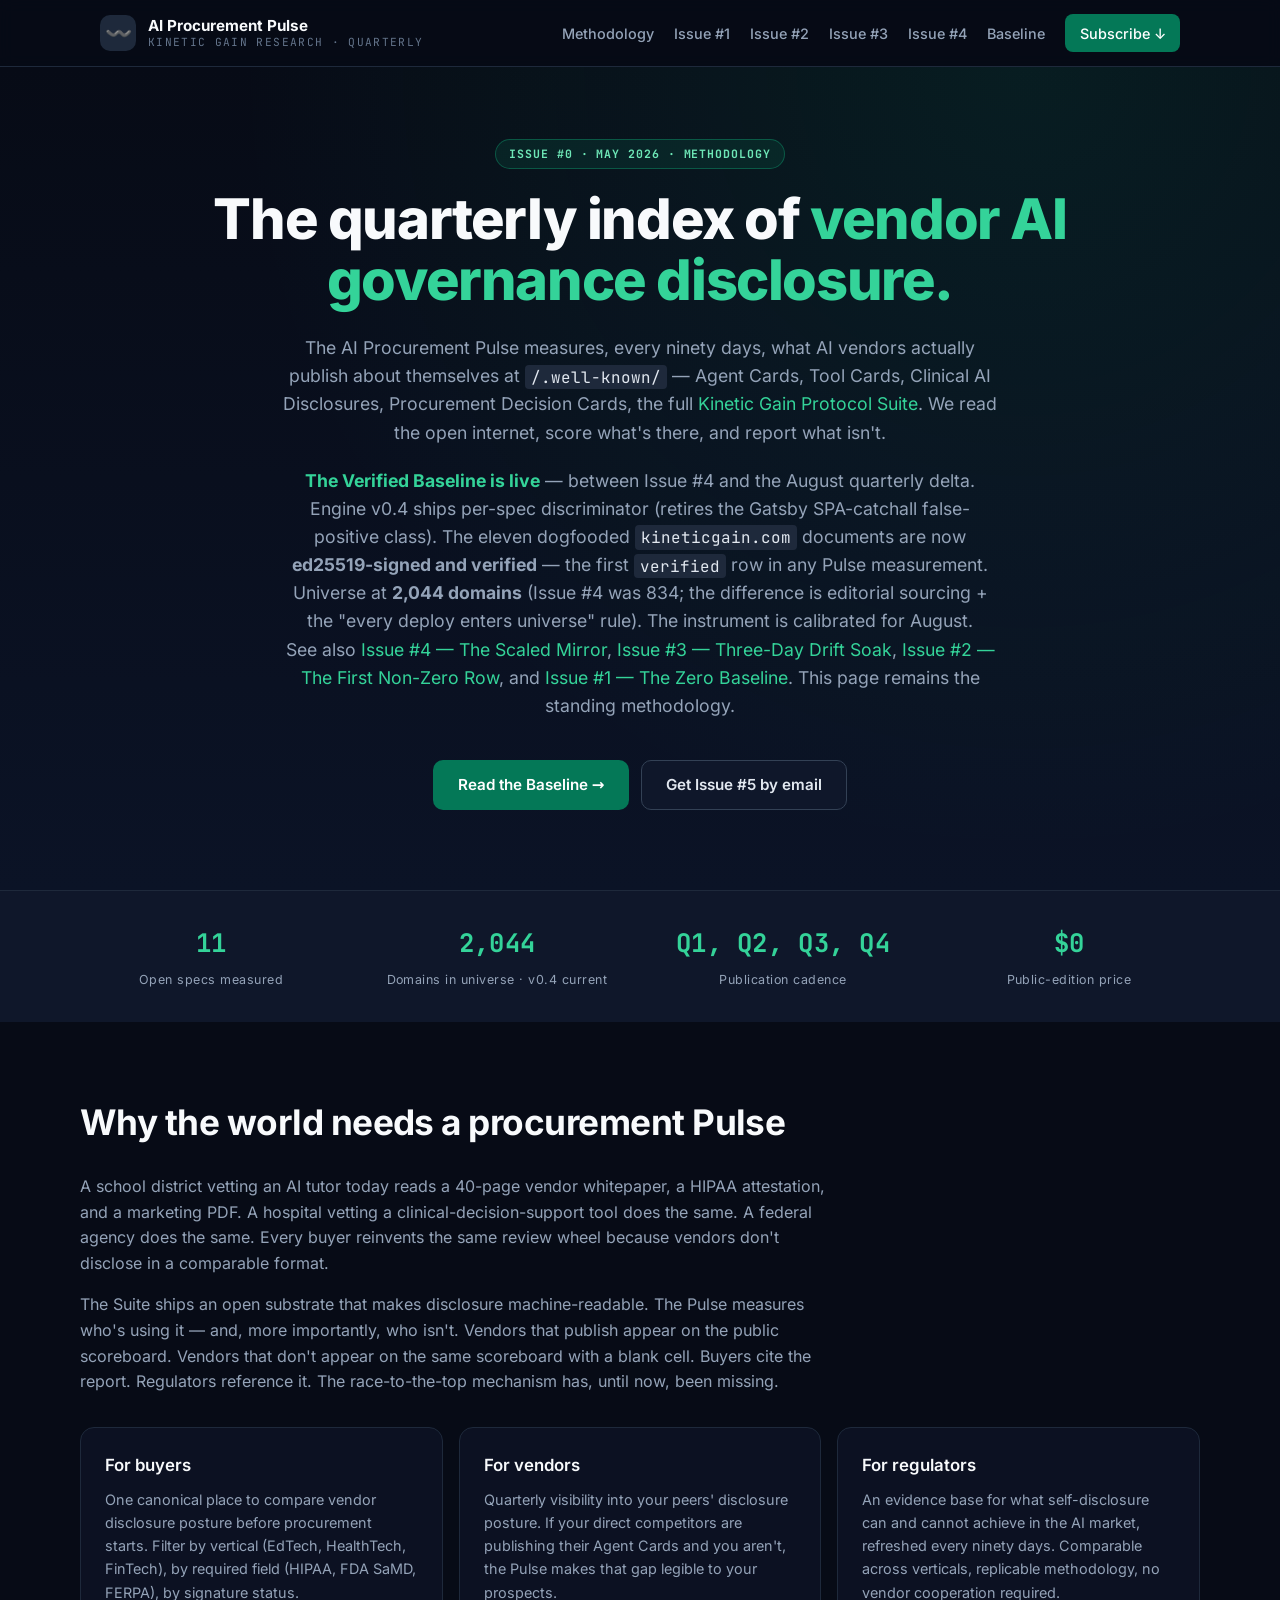
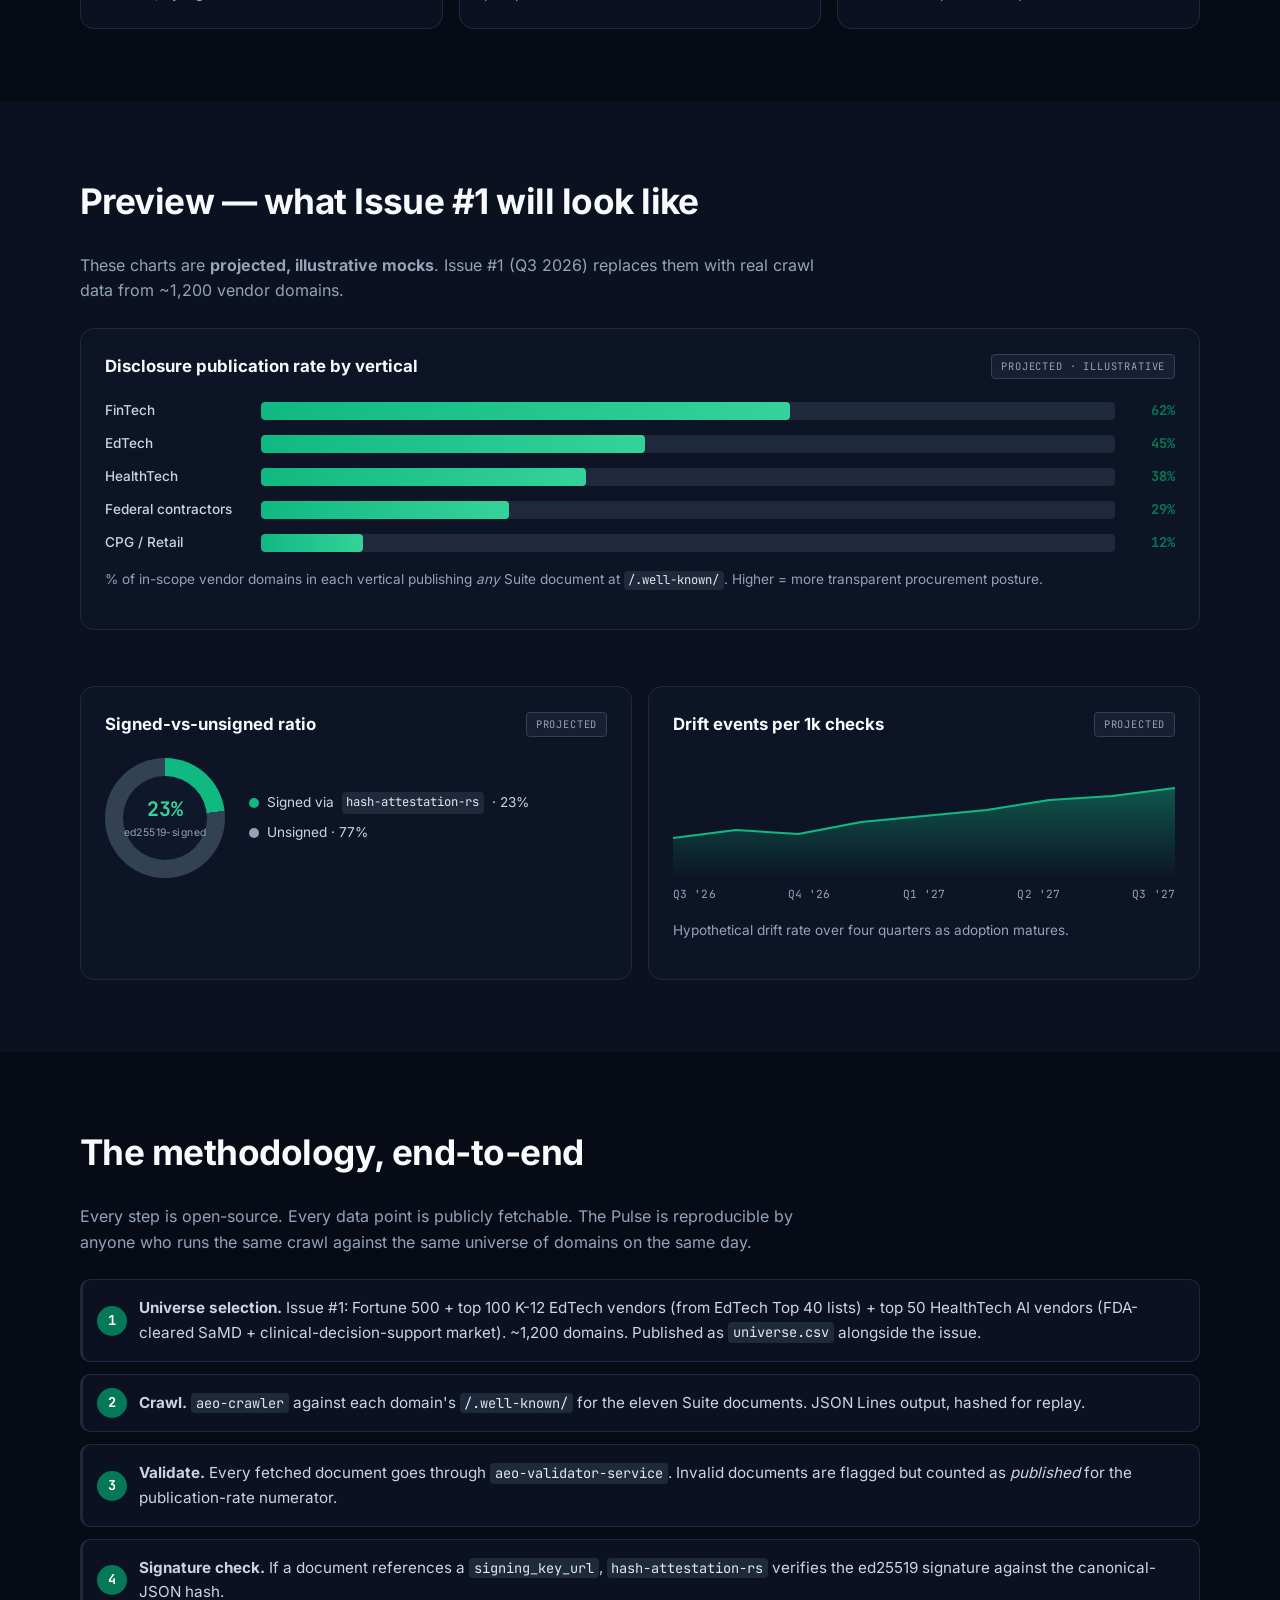
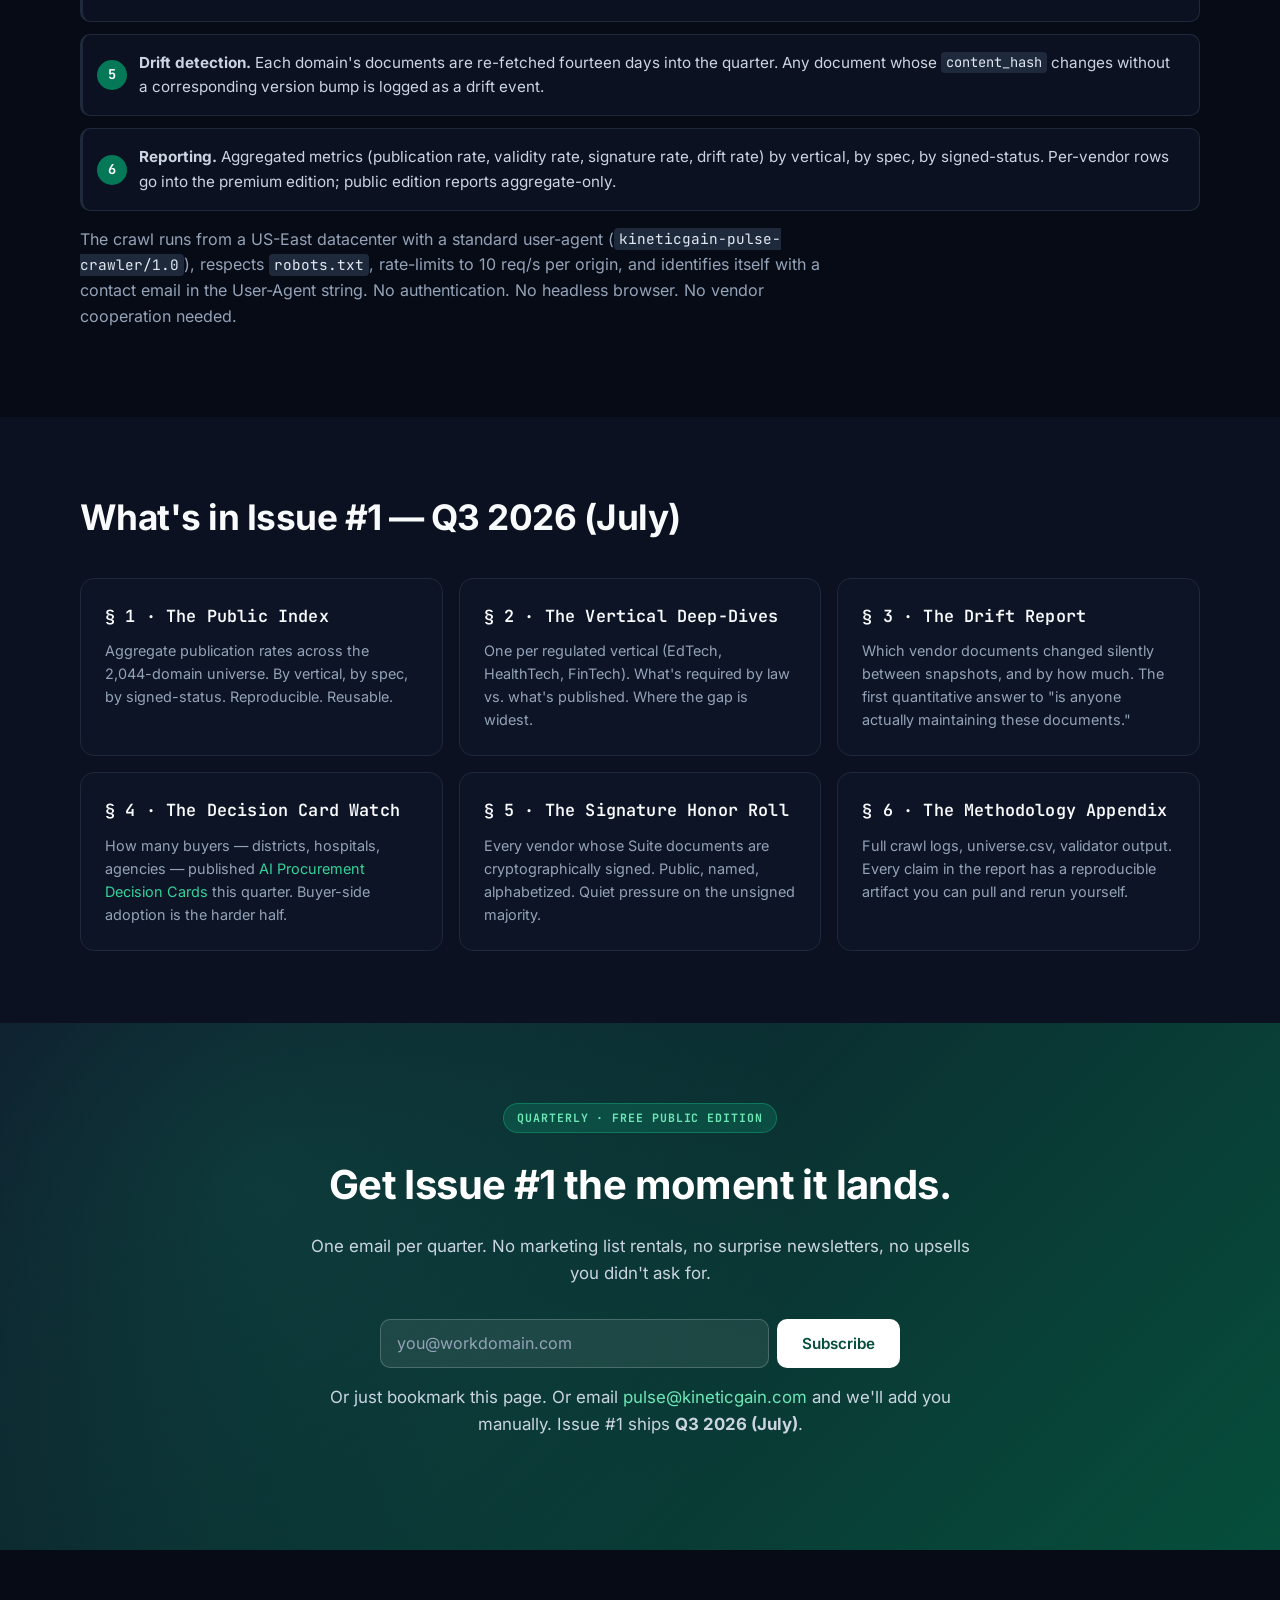
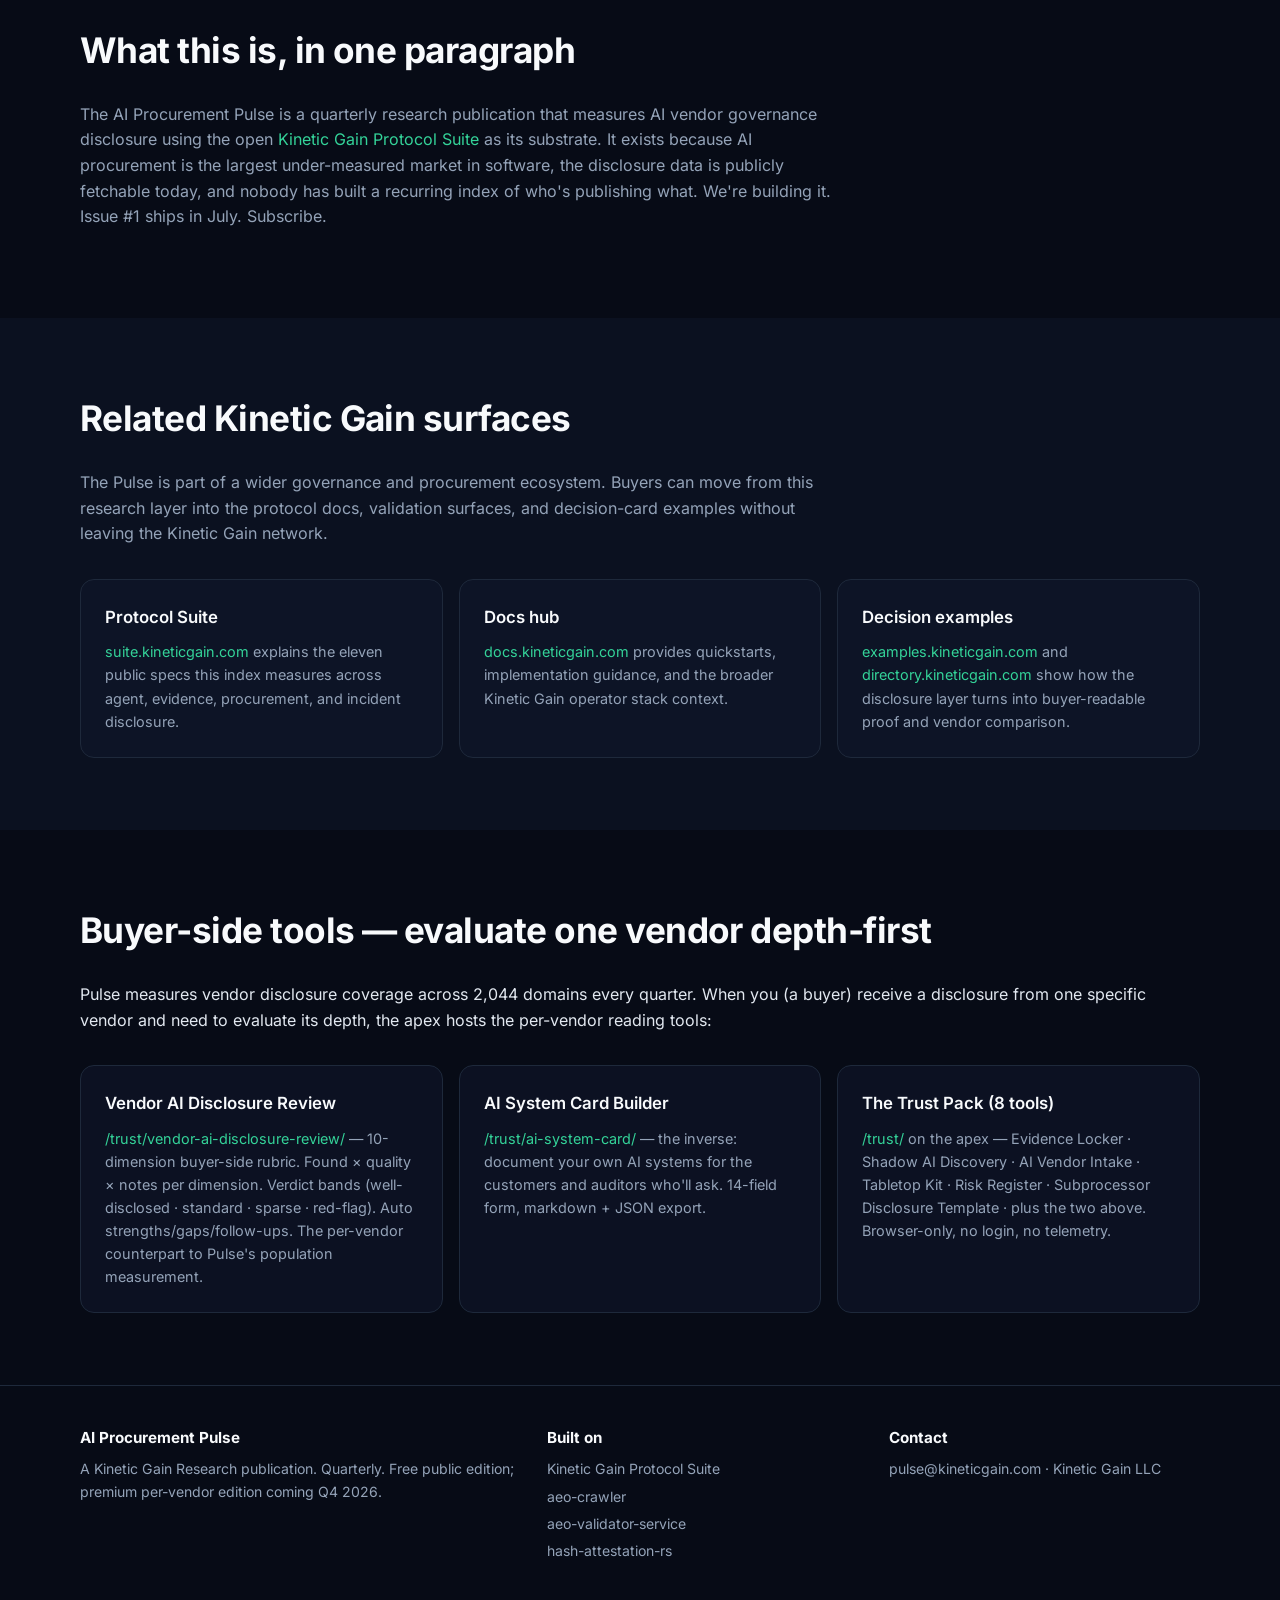
==== commit b0a1eb79: "chore(landing): universe count 2,005 -> 2,044 (post +50 vertical balance)" ====
--- a/index.html
+++ b/index.html
@@ -64,7 +64,7 @@
           August quarterly delta. Engine v0.4 ships per-spec discriminator (retires the Gatsby SPA-catchall
           false-positive class). The eleven dogfooded <code>kineticgain.com</code> documents are now
           <strong>ed25519-signed and verified</strong> — the first <code>verified</code> row in any Pulse
-          measurement. Universe at <strong>1,531 domains</strong> (Issue #4 was 834; the difference is editorial
+          measurement. Universe at <strong>2,044 domains</strong> (Issue #4 was 834; the difference is editorial
           sourcing + the "every deploy enters universe" rule). The instrument is calibrated for August.
           <br>
           See also <a href="/issue-4/">Issue #4 — The Scaled Mirror</a>,
@@ -86,7 +86,7 @@
           <div class="metric-label">Open specs measured</div>
         </div>
         <div class="metric">
-          <div class="metric-num mono">1,531</div>
+          <div class="metric-num mono">2,044</div>
           <div class="metric-label">Domains in universe · v0.4 current</div>
         </div>
         <div class="metric">
@@ -252,7 +252,7 @@
         <div class="grid grid-3">
           <article class="card">
             <h3 class="mono accent-text">§ 1 · The Public Index</h3>
-            <p>Aggregate publication rates across the ~1,200-domain universe. By vertical, by spec, by signed-status. Reproducible. Reusable.</p>
+            <p>Aggregate publication rates across the 2,044-domain universe. By vertical, by spec, by signed-status. Reproducible. Reusable.</p>
           </article>
           <article class="card">
             <h3 class="mono accent-text">§ 2 · The Vertical Deep-Dives</h3>
@@ -334,7 +334,7 @@
     <section class="block" aria-label="Buyer-side tools on the apex">
       <div class="block-inner">
         <h2>Buyer-side tools — evaluate one vendor depth-first</h2>
-        <p>Pulse measures vendor disclosure coverage across 1,531 domains every quarter. When you (a buyer) receive a disclosure from one specific vendor and need to evaluate its depth, the apex hosts the per-vendor reading tools:</p>
+        <p>Pulse measures vendor disclosure coverage across 2,044 domains every quarter. When you (a buyer) receive a disclosure from one specific vendor and need to evaluate its depth, the apex hosts the per-vendor reading tools:</p>
         <div class="grid grid-3">
           <article class="card">
             <h3>Vendor AI Disclosure Review</h3>
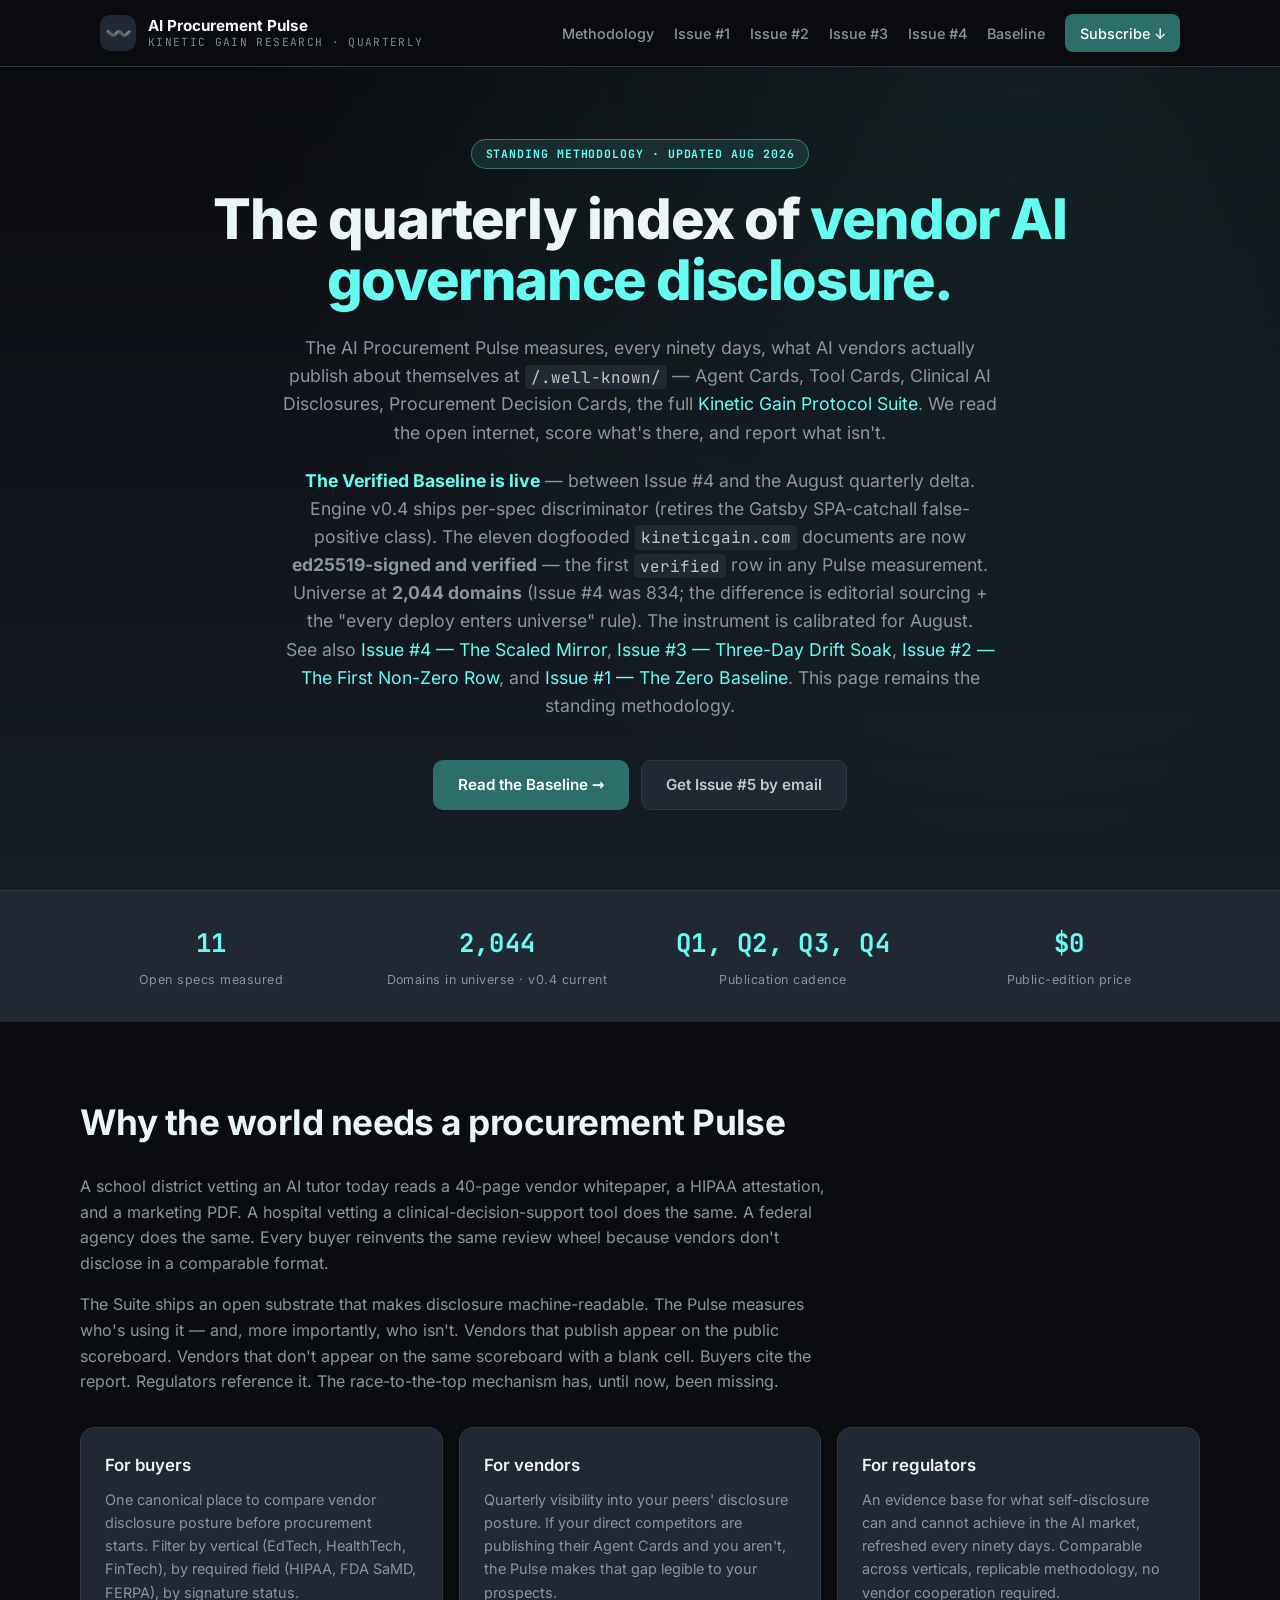
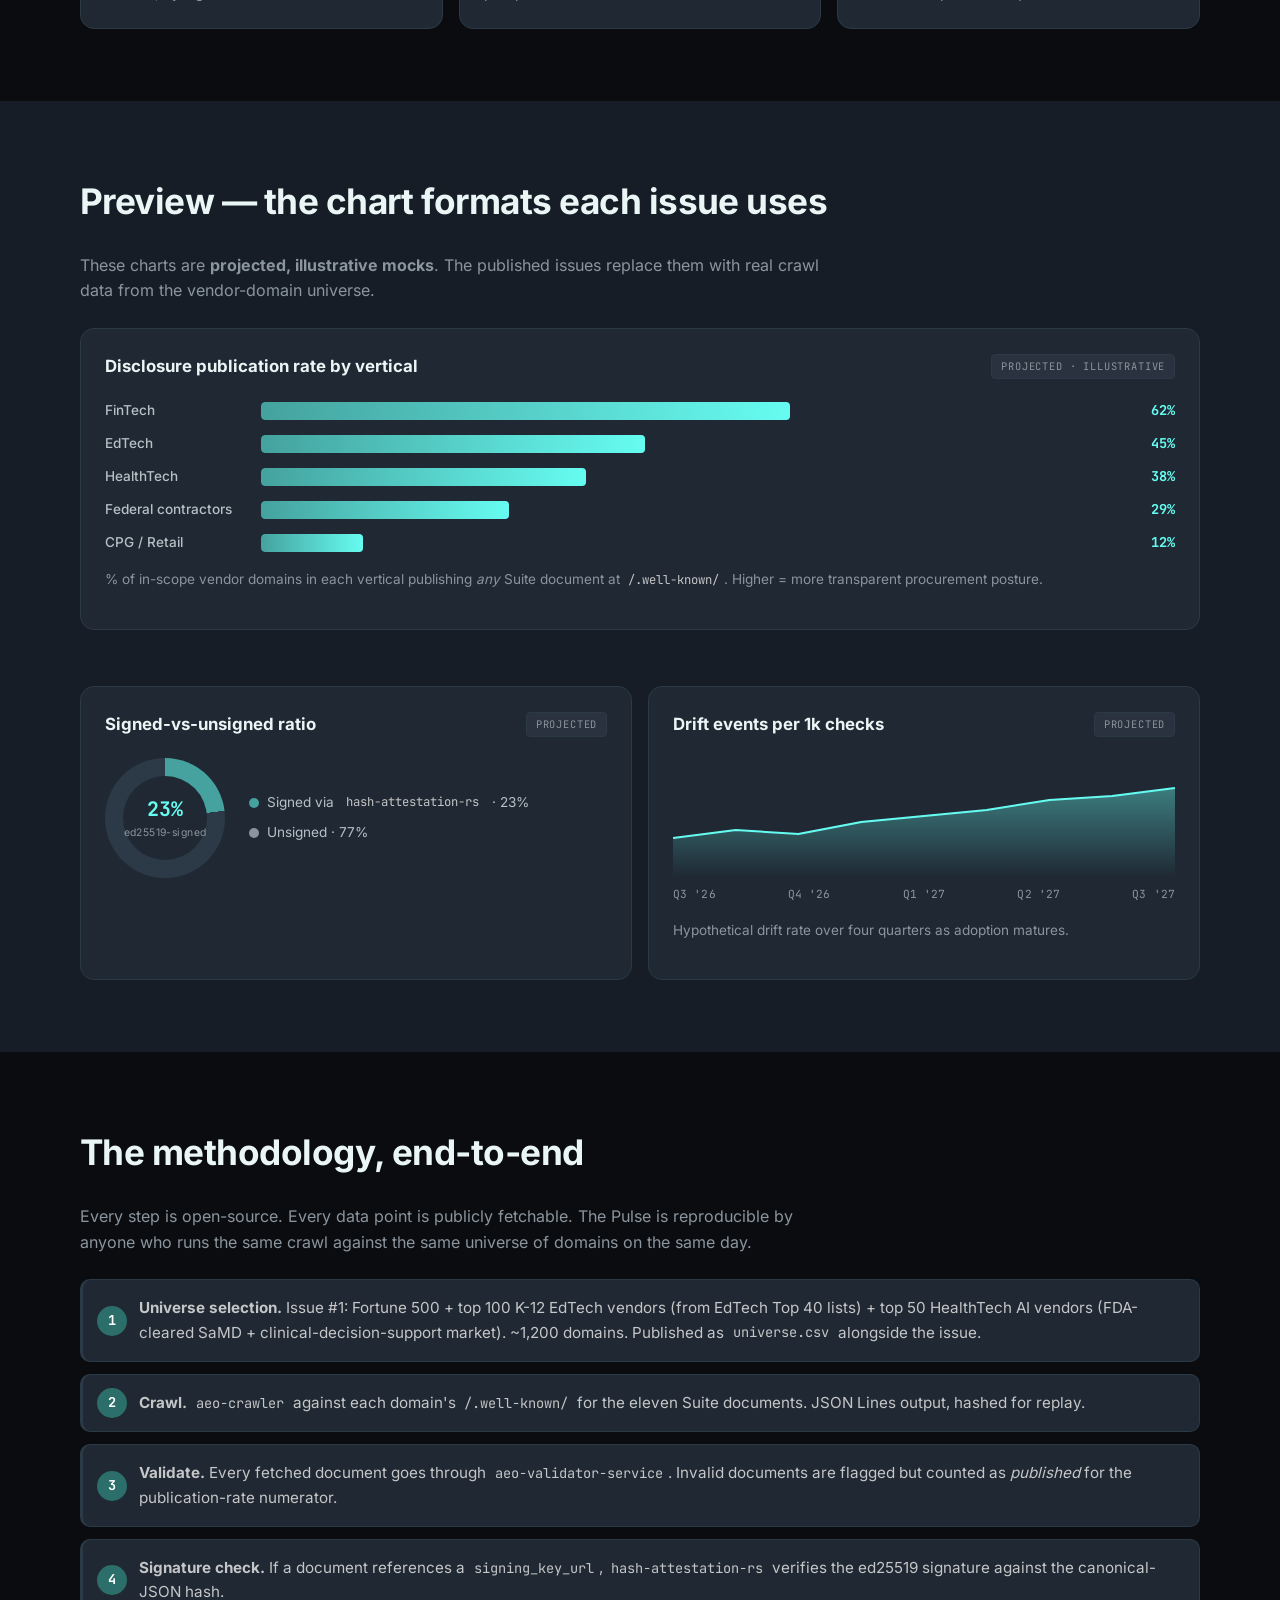
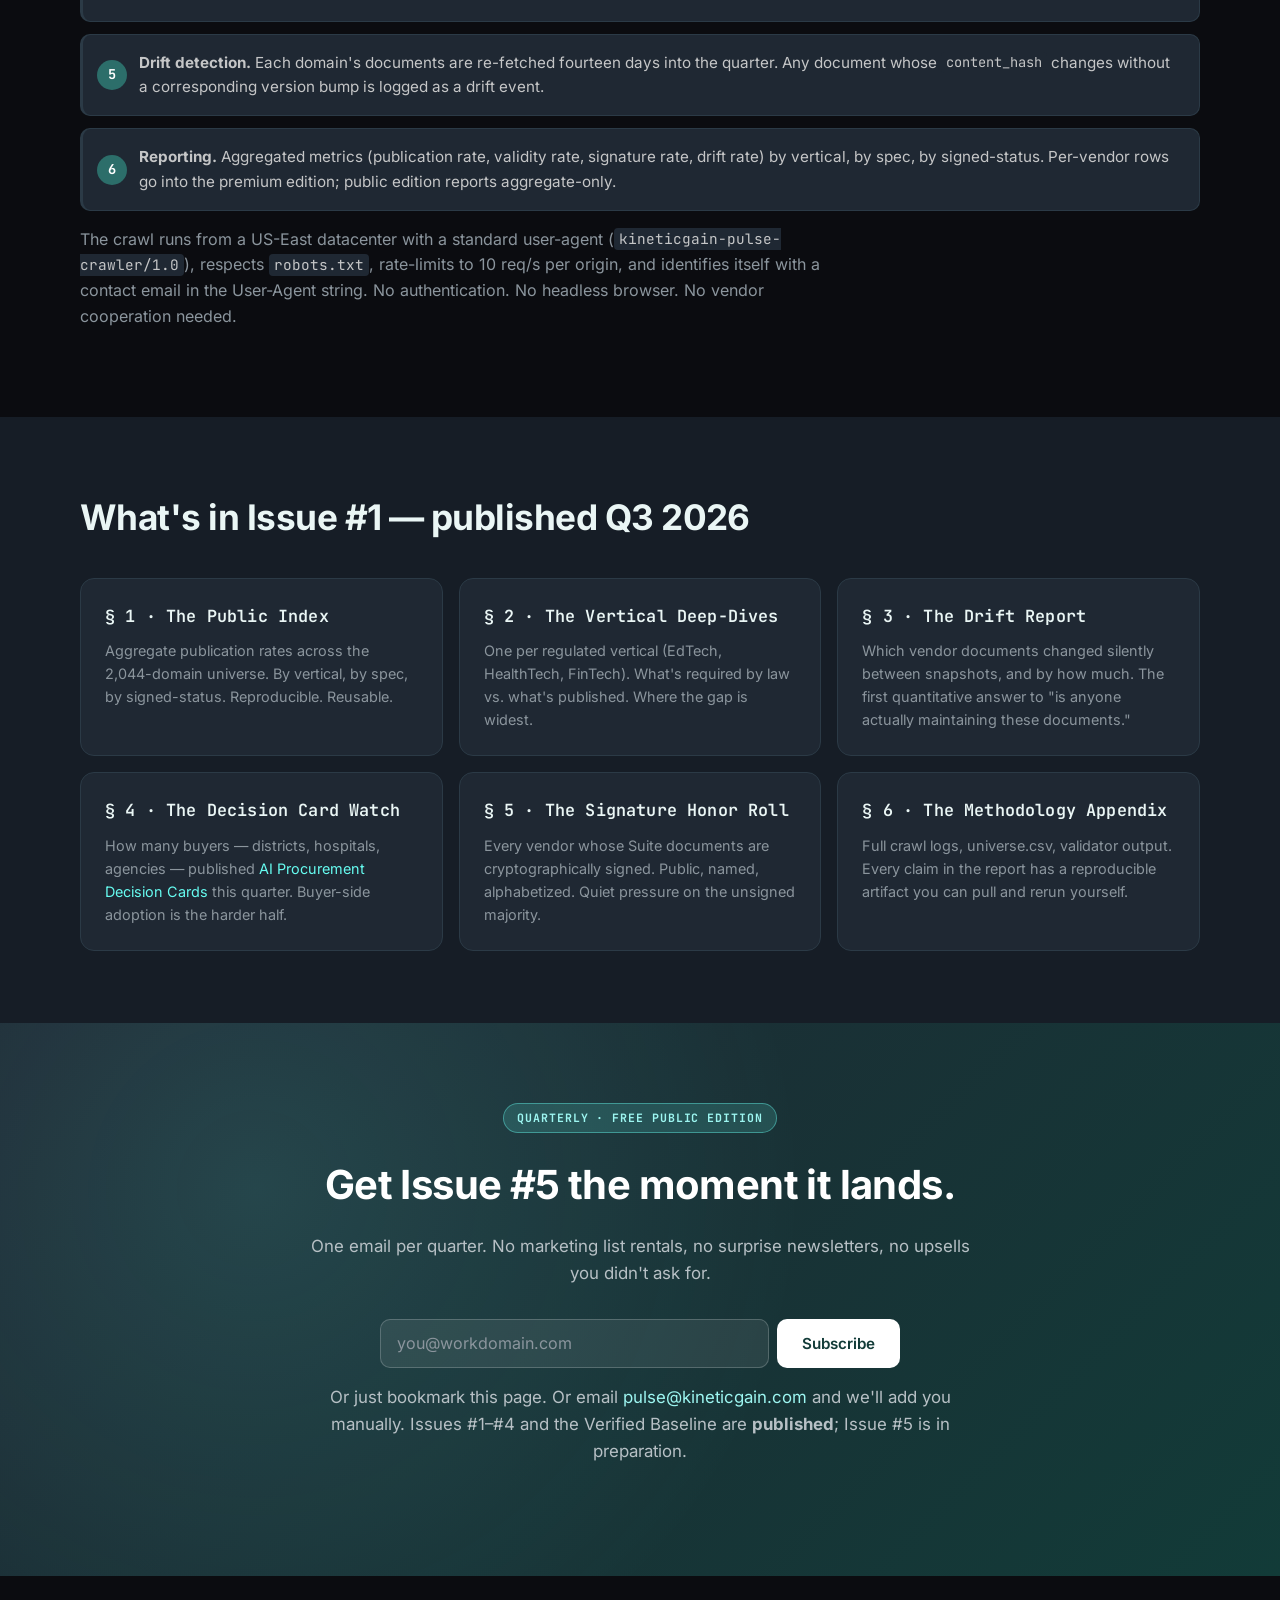
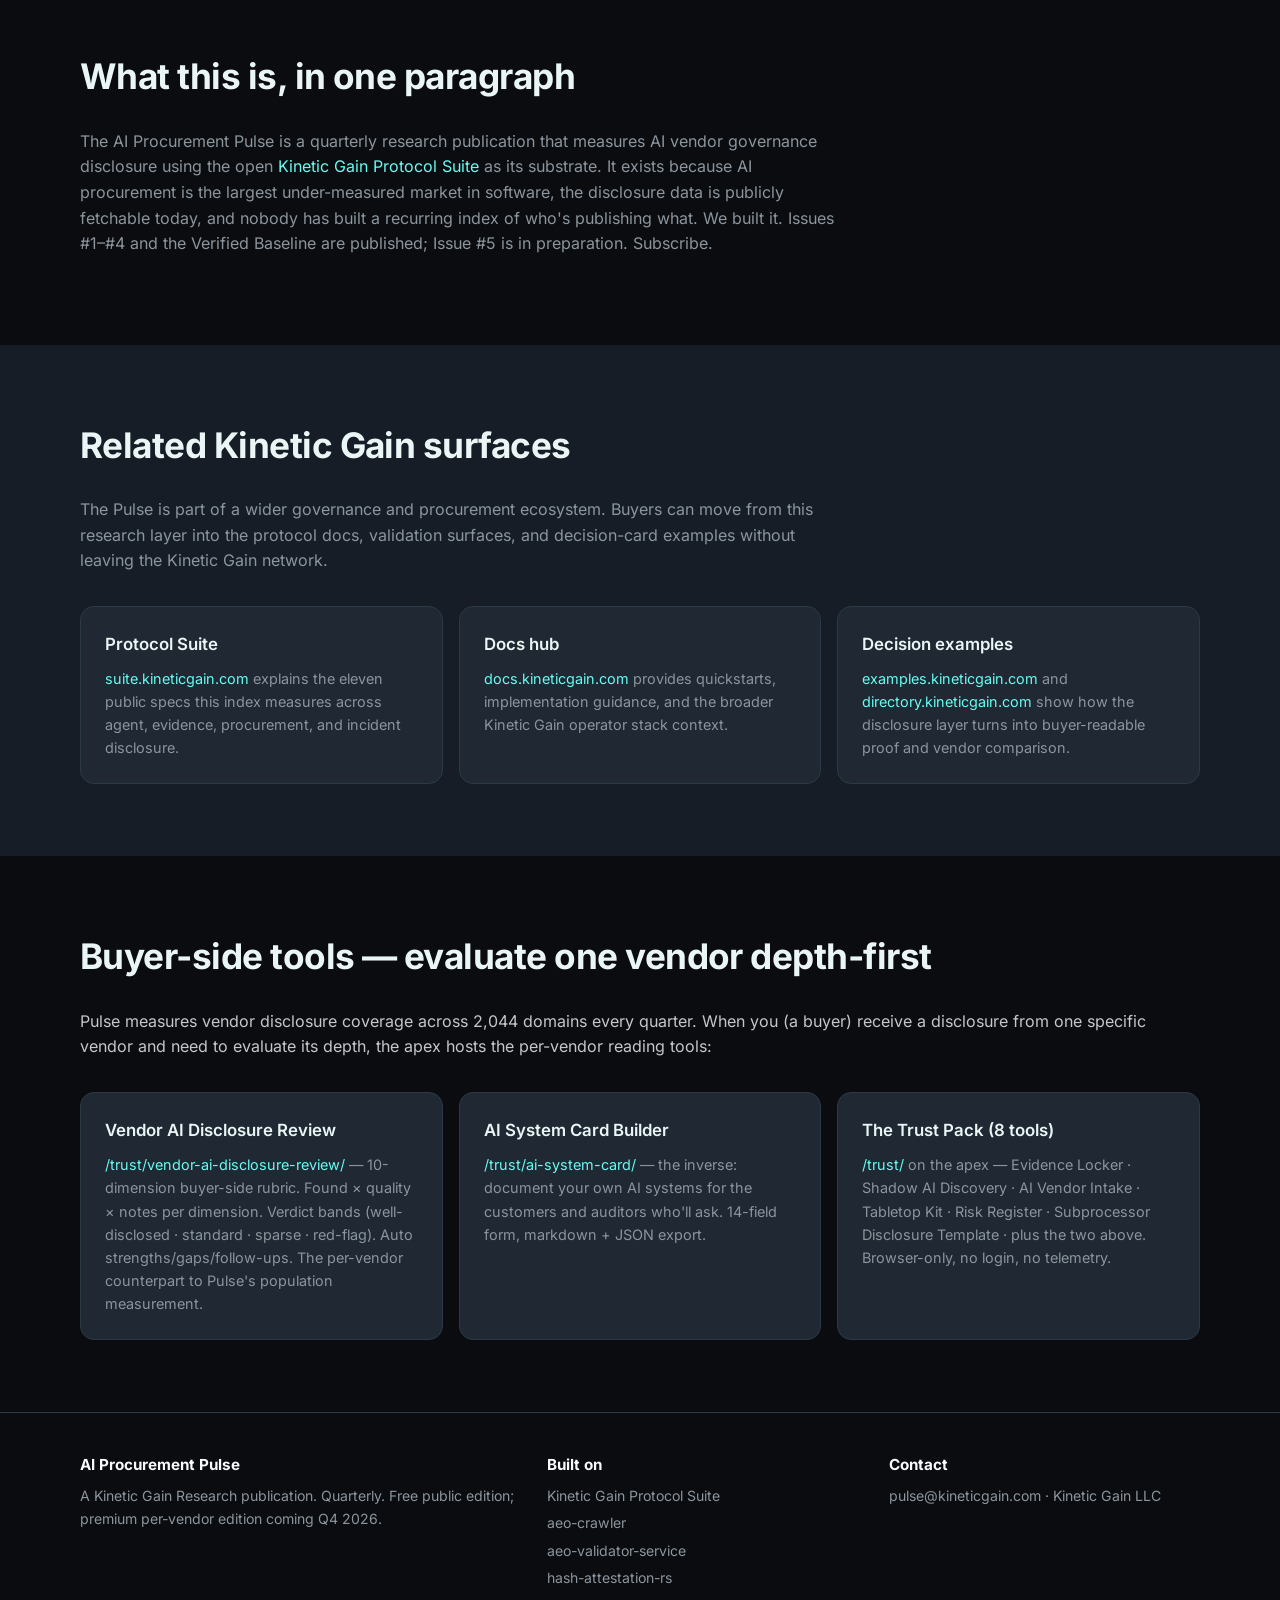
==== commit dee28768: "Retheme pulse to dark-cyan BERT, add favicon, fix stale issue status - Retheme emerald/slate -> BERT" ====
--- a/index.html
+++ b/index.html
@@ -4,8 +4,9 @@
   <meta charset="utf-8" />
   <meta name="viewport" content="width=device-width, initial-scale=1" />
   <title>AI Procurement Pulse — a quarterly index of vendor AI governance disclosure</title>
-  <meta name="description" content="The AI Procurement Pulse is a quarterly index of how AI vendors publicly disclose their governance posture — read straight from .well-known/ endpoints across Fortune 500, top EdTech, and top HealthTech vendors. Issue #1 lands Q3 2026." />
-  <meta name="theme-color" content="#070b16" />
+  <meta name="description" content="The AI Procurement Pulse is a quarterly index of how AI vendors publicly disclose their governance posture — read straight from .well-known/ endpoints across Fortune 500, top EdTech, and top HealthTech vendors. Issues #1–#4 and the Verified Baseline are published; Issue #5 is in preparation." />
+  <meta name="theme-color" content="#0B0C10" />
+  <link rel="icon" type="image/svg+xml" href="/favicon.svg" />
   <link rel="canonical" href="https://pulse.kineticgain.com/" />
 
   <!-- Security headers — canonical source is .htaccess; <meta> tags are       -->
@@ -16,7 +17,7 @@
 
   <meta property="og:type" content="website" />
   <meta property="og:title" content="AI Procurement Pulse — the quarterly disclosure index" />
-  <meta property="og:description" content="Cloudflare Radar for AI procurement. Quarterly published index of which vendors publicly disclose their AI governance posture via the Kinetic Gain Protocol Suite. Methodology, sample data, sign-up for Issue #1 (Q3 2026)." />
+  <meta property="og:description" content="Cloudflare Radar for AI procurement. Quarterly published index of which vendors publicly disclose their AI governance posture via the Kinetic Gain Protocol Suite. Issues #1–#4 and the Verified Baseline are published; sign up for Issue #5." />
   <meta property="og:url" content="https://pulse.kineticgain.com/" />
   <meta name="twitter:card" content="summary_large_image" />
   <meta name="twitter:title" content="AI Procurement Pulse — the quarterly disclosure index" />
@@ -24,7 +25,7 @@
 
   <link rel="stylesheet" href="/assets/fonts.css" />
 
-  <link rel="stylesheet" href="style.css" />
+  <link rel="stylesheet" href="style.css?v=20260806-cyan" />
 </head>
 <body>
   <header class="nav">
@@ -51,7 +52,7 @@
   <main>
     <section class="hero">
       <div class="hero-inner">
-        <span class="pill mono">ISSUE #0 · MAY 2026 · METHODOLOGY</span>
+        <span class="pill mono">STANDING METHODOLOGY · UPDATED AUG 2026</span>
         <h1>The quarterly index of <span class="accent">vendor AI governance disclosure.</span></h1>
         <p class="lede">
           The AI Procurement Pulse measures, every ninety days, what AI vendors actually publish about
@@ -133,10 +134,10 @@
 
     <section id="preview" class="block block-tinted">
       <div class="block-inner">
-        <h2>Preview — what Issue #1 will look like</h2>
-        <p class="prose">
-          These charts are <strong>projected, illustrative mocks</strong>. Issue #1 (Q3 2026) replaces them with
-          real crawl data from ~1,200 vendor domains.
+        <h2>Preview — the chart formats each issue uses</h2>
+        <p class="prose">
+          These charts are <strong>projected, illustrative mocks</strong>. The published issues replace them with
+          real crawl data from the vendor-domain universe.
         </p>
 
         <div class="preview-card">
@@ -206,12 +207,12 @@
               <svg viewBox="0 0 320 120" xmlns="http://www.w3.org/2000/svg" preserveAspectRatio="none" class="trend-svg">
                 <defs>
                   <linearGradient id="trendGrad" x1="0" y1="0" x2="0" y2="1">
-                    <stop offset="0%" stop-color="#10b981" stop-opacity="0.4"/>
-                    <stop offset="100%" stop-color="#10b981" stop-opacity="0"/>
+                    <stop offset="0%" stop-color="#66FCF1" stop-opacity="0.4"/>
+                    <stop offset="100%" stop-color="#66FCF1" stop-opacity="0"/>
                   </linearGradient>
                 </defs>
                 <path d="M0,80 L40,72 L80,76 L120,64 L160,58 L200,52 L240,42 L280,38 L320,30 L320,120 L0,120 Z" fill="url(#trendGrad)"/>
-                <path d="M0,80 L40,72 L80,76 L120,64 L160,58 L200,52 L240,42 L280,38 L320,30" stroke="#10b981" stroke-width="2" fill="none"/>
+                <path d="M0,80 L40,72 L80,76 L120,64 L160,58 L200,52 L240,42 L280,38 L320,30" stroke="#66FCF1" stroke-width="2" fill="none"/>
               </svg>
               <div class="trend-axes mono">
                 <span>Q3 '26</span><span>Q4 '26</span><span>Q1 '27</span><span>Q2 '27</span><span>Q3 '27</span>
@@ -248,7 +249,7 @@
 
     <section id="issue1" class="block block-tinted">
       <div class="block-inner">
-        <h2>What's in Issue #1 — Q3 2026 (July)</h2>
+        <h2>What's in Issue #1 — published Q3 2026</h2>
         <div class="grid grid-3">
           <article class="card">
             <h3 class="mono accent-text">§ 1 · The Public Index</h3>
@@ -281,7 +282,7 @@
     <section id="subscribe" class="cta-strip">
       <div class="cta-strip-inner">
         <span class="pill mono">QUARTERLY · FREE PUBLIC EDITION</span>
-        <h2>Get Issue #1 the moment it lands.</h2>
+        <h2>Get Issue #5 the moment it lands.</h2>
         <p>One email per quarter. No marketing list rentals, no surprise newsletters, no upsells you didn't ask for.</p>
         <form class="subscribe-form" action="" method="post" onsubmit="return handleSubmit(event)">
           <input type="email" name="email" placeholder="you@workdomain.com" required aria-label="Email address" />
@@ -289,7 +290,7 @@
         </form>
         <p class="cta-fineprint">
           Or just bookmark this page. Or email <a href="mailto:pulse@kineticgain.com">pulse@kineticgain.com</a> and we'll add you manually.
-          Issue #1 ships <strong>Q3 2026 (July)</strong>.
+          Issues #1–#4 and the Verified Baseline are <strong>published</strong>; Issue #5 is in preparation.
         </p>
       </div>
     </section>
@@ -302,7 +303,7 @@
           the open <a href="https://suite.kineticgain.com/" target="_blank" rel="noreferrer">Kinetic Gain Protocol Suite</a>
           as its substrate. It exists because AI procurement is the largest under-measured market in software, the
           disclosure data is publicly fetchable today, and nobody has built a recurring index of who's publishing what.
-          We're building it. Issue #1 ships in July. Subscribe.
+          We built it. Issues #1–#4 and the Verified Baseline are published; Issue #5 is in preparation. Subscribe.
         </p>
       </div>
     </section>
--- a/style.css
+++ b/style.css
@@ -1,23 +1,39 @@
 :root {
-  --pulse-emerald-300: #6ee7b7;
-  --pulse-emerald-400: #34d399;
-  --pulse-emerald-500: #10b981;
-  --pulse-emerald-600: #059669;
-  --pulse-emerald-700: #047857;
-  --pulse-emerald-900: #064e3b;
-
-  --slate-50:  #f8fafc;
-  --slate-100: #f1f5f9;
-  --slate-200: #e2e8f0;
-  --slate-300: #cbd5e1;
-  --slate-400: #94a3b8;
-  --slate-500: #64748b;
-  --slate-600: #475569;
-  --slate-700: #334155;
-  --slate-800: #1e293b;
-  --slate-900: #0f172a;
-  --slate-950: #020617;
-
+  /* ===== BERT dark-cyan palette (Kinetic Gain house standard) ===== */
+  --bg:      #0B0C10;
+  --panel:   #1F2833;
+  --panel2:  #161d26;
+  --text:    #C5C6C7;
+  --head:    #eaf6f5;
+  --muted:   #7d8a94;
+  --accent:  #66FCF1; /* cyan  */
+  --accent2: #45A29E; /* teal  */
+  --border:  #2b3a46;
+
+  /* Legacy accent tokens remapped onto the cyan/teal ramp.
+     Dark teal (700/900) keeps white button text AA-legible. */
+  --pulse-emerald-300: #9df6f1;
+  --pulse-emerald-400: #66FCF1;
+  --pulse-emerald-500: #45A29E;
+  --pulse-emerald-600: #3a8a86;
+  --pulse-emerald-700: #2c6e6a;
+  --pulse-emerald-900: #123b38;
+
+  /* Legacy neutral tokens remapped onto BERT ground/panels.
+     Low numbers = light (reading text), high numbers = dark (panels/borders). */
+  --slate-50:  #eef3f3;
+  --slate-100: #161d26;
+  --slate-200: #C5C6C7;
+  --slate-300: #b7c0c5;
+  --slate-400: #8b959d;
+  --slate-500: #7d8a94;
+  --slate-600: #C5C6C7;
+  --slate-700: #2b3a46;
+  --slate-800: #1F2833;
+  --slate-900: #1F2833;
+  --slate-950: #0B0C10;
+
+  --font-head: "Space Grotesk", "Inter", system-ui, -apple-system, "Segoe UI", Roboto, sans-serif;
   --font-body: "Inter", system-ui, -apple-system, "Segoe UI", Roboto, sans-serif;
   --font-mono: "JetBrains Mono", ui-monospace, SFMono-Regular, Menlo, monospace;
 }
@@ -49,6 +65,9 @@
 .mono { font-family: var(--font-mono); letter-spacing: 0.01em; }
 .accent { color: var(--pulse-emerald-700); }
 .accent-text { color: var(--pulse-emerald-700); }
+
+/* Headings use Space Grotesk with an Inter fallback — never a serif. */
+h1, h2, h3, .brand-text strong { font-family: var(--font-head); }
 
 /* ============ Nav ============ */
 
@@ -116,10 +135,10 @@
 
 .hero {
   background:
-    radial-gradient(circle at 80% 0%, rgba(16, 185, 129, 0.08), transparent 60%),
-    linear-gradient(180deg, #fff 0%, #ecfdf5 100%);
+    radial-gradient(circle at 80% 0%, rgba(102, 252, 241, 0.08), transparent 60%),
+    linear-gradient(180deg, var(--bg) 0%, var(--panel2) 100%);
   padding: 4.5rem 1.25rem 5rem;
-  border-bottom: 1px solid var(--slate-200);
+  border-bottom: 1px solid var(--border);
 }
 .hero-inner {
   max-width: 880px;
@@ -262,7 +281,7 @@
 .card:hover {
   transform: translateY(-2px);
   border-color: var(--pulse-emerald-300);
-  box-shadow: 0 12px 24px -16px rgba(16, 185, 129, 0.3);
+  box-shadow: 0 12px 24px -16px rgba(102, 252, 241, 0.25);
 }
 .card h3 {
   font-size: 1.05rem;
@@ -474,7 +493,7 @@
 
 .cta-strip {
   background:
-    radial-gradient(circle at 20% 30%, rgba(16, 185, 129, 0.15), transparent 50%),
+    radial-gradient(circle at 20% 30%, rgba(102, 252, 241, 0.12), transparent 50%),
     linear-gradient(135deg, var(--slate-900) 0%, var(--pulse-emerald-900) 100%);
   color: #fff;
   padding: 5rem 1.25rem;
@@ -485,8 +504,8 @@
   margin: 0 auto;
 }
 .cta-strip .pill {
-  background: rgba(16, 185, 129, 0.2);
-  border-color: rgba(16, 185, 129, 0.4);
+  background: rgba(102, 252, 241, 0.15);
+  border-color: rgba(102, 252, 241, 0.4);
   color: var(--pulse-emerald-300);
 }
 .cta-strip h2 {
@@ -574,52 +593,54 @@
 .foot-col a { color: var(--slate-600); }
 .foot-col a:hover { color: var(--pulse-emerald-700); }
 
-/* === Suite dark theme (house look) === */
-html, body { color: #e2e8f0; background: #070b16; }
+/* === Suite dark theme (BERT dark-cyan house look) === */
+html, body { color: var(--text); background: var(--bg); }
 a { color: var(--pulse-emerald-400); }
 a:hover { color: var(--pulse-emerald-300); }
 .accent, .accent-text { color: var(--pulse-emerald-400); }
 code { background: var(--slate-800); color: var(--slate-200); }
 
-.nav { background: rgba(7, 11, 22, 0.85); border-bottom-color: var(--slate-800); }
+.nav { background: rgba(11, 12, 16, 0.85); border-bottom-color: var(--border); }
 .brand { color: #f8fafc; }
 .brand-mark { background: var(--slate-800); color: var(--pulse-emerald-400); }
 .nav-links a { color: var(--slate-400); }
 .nav-links a:hover { color: #f8fafc; }
 
-.hero { background: radial-gradient(circle at 80% 0%, rgba(16, 185, 129, 0.10), transparent 60%), linear-gradient(180deg, #070b16 0%, #0b1326 100%); border-bottom-color: var(--slate-800); }
-.pill { color: var(--pulse-emerald-300); border-color: rgba(16, 185, 129, 0.35); background: rgba(16, 185, 129, 0.10); }
-.hero h1 { color: #f8fafc; }
+.hero { background: radial-gradient(circle at 80% 0%, rgba(102, 252, 241, 0.08), transparent 60%), linear-gradient(180deg, var(--bg) 0%, var(--panel2) 100%); border-bottom-color: var(--border); }
+.pill { color: var(--accent); border-color: rgba(102, 252, 241, 0.35); background: rgba(102, 252, 241, 0.10); }
+.hero h1 { color: var(--head); }
 .lede { color: var(--slate-400); }
 .btn-secondary { background: var(--slate-900); color: var(--slate-200); border-color: var(--slate-700); }
 .btn-secondary:hover { background: var(--slate-800); color: #fff; }
 
-.block-tinted { background: #0b1120; }
-h2 { color: #f8fafc; }
+.block-tinted { background: var(--panel2); }
+h2 { color: var(--head); }
 .prose { color: var(--slate-400); }
 
-.card { background: rgba(15, 23, 42, 0.6); border-color: var(--slate-800); }
-.card h3 { color: #f8fafc; }
+.card { background: var(--panel); border-color: var(--border); }
+.card h3 { color: var(--head); }
 .card p { color: var(--slate-400); }
 
-.numbered li { background: rgba(15, 23, 42, 0.6); border-color: var(--slate-800); color: var(--slate-300); }
-
-.preview-card { background: rgba(15, 23, 42, 0.6); border-color: var(--slate-800); }
-.preview-card-header h3 { color: #f8fafc; }
+.numbered li { background: var(--panel); border-color: var(--border); color: var(--text); }
+
+.preview-card { background: var(--panel); border-color: var(--border); }
+.preview-card-header h3 { color: var(--head); }
 .preview-tag { background: rgba(148, 163, 184, 0.08); color: var(--slate-400); border-color: var(--slate-700); }
 .preview-caption { color: var(--slate-400); }
 .bar-label { color: var(--slate-300); }
 .bar-track { background: var(--slate-800); }
 .donut { background: conic-gradient(var(--pulse-emerald-500) 0deg 83deg, var(--slate-700) 83deg 360deg); }
-.donut::after { background: #0f172a; }
+.donut::after { background: var(--panel); }
 .donut-num { color: var(--pulse-emerald-400); }
 .donut-sub { color: var(--slate-400); }
 .donut-legend { color: var(--slate-300); }
 .trend-axes { color: var(--slate-400); }
 
-.foot { background: #070b16; border-top-color: var(--slate-800); }
+.foot { background: var(--bg); border-top-color: var(--border); }
 .foot-inner { color: var(--slate-400); }
 .foot-col strong { color: #f8fafc; }
 .foot-col a { color: var(--slate-400); }
 .foot-col a:hover { color: var(--pulse-emerald-400); }
+/* Bar-chart value labels: cyan accent for legibility on the dark panel. */
+.bar-val { color: var(--accent); }
 /* .metrics-strip + .cta-strip already dark — left as-is */
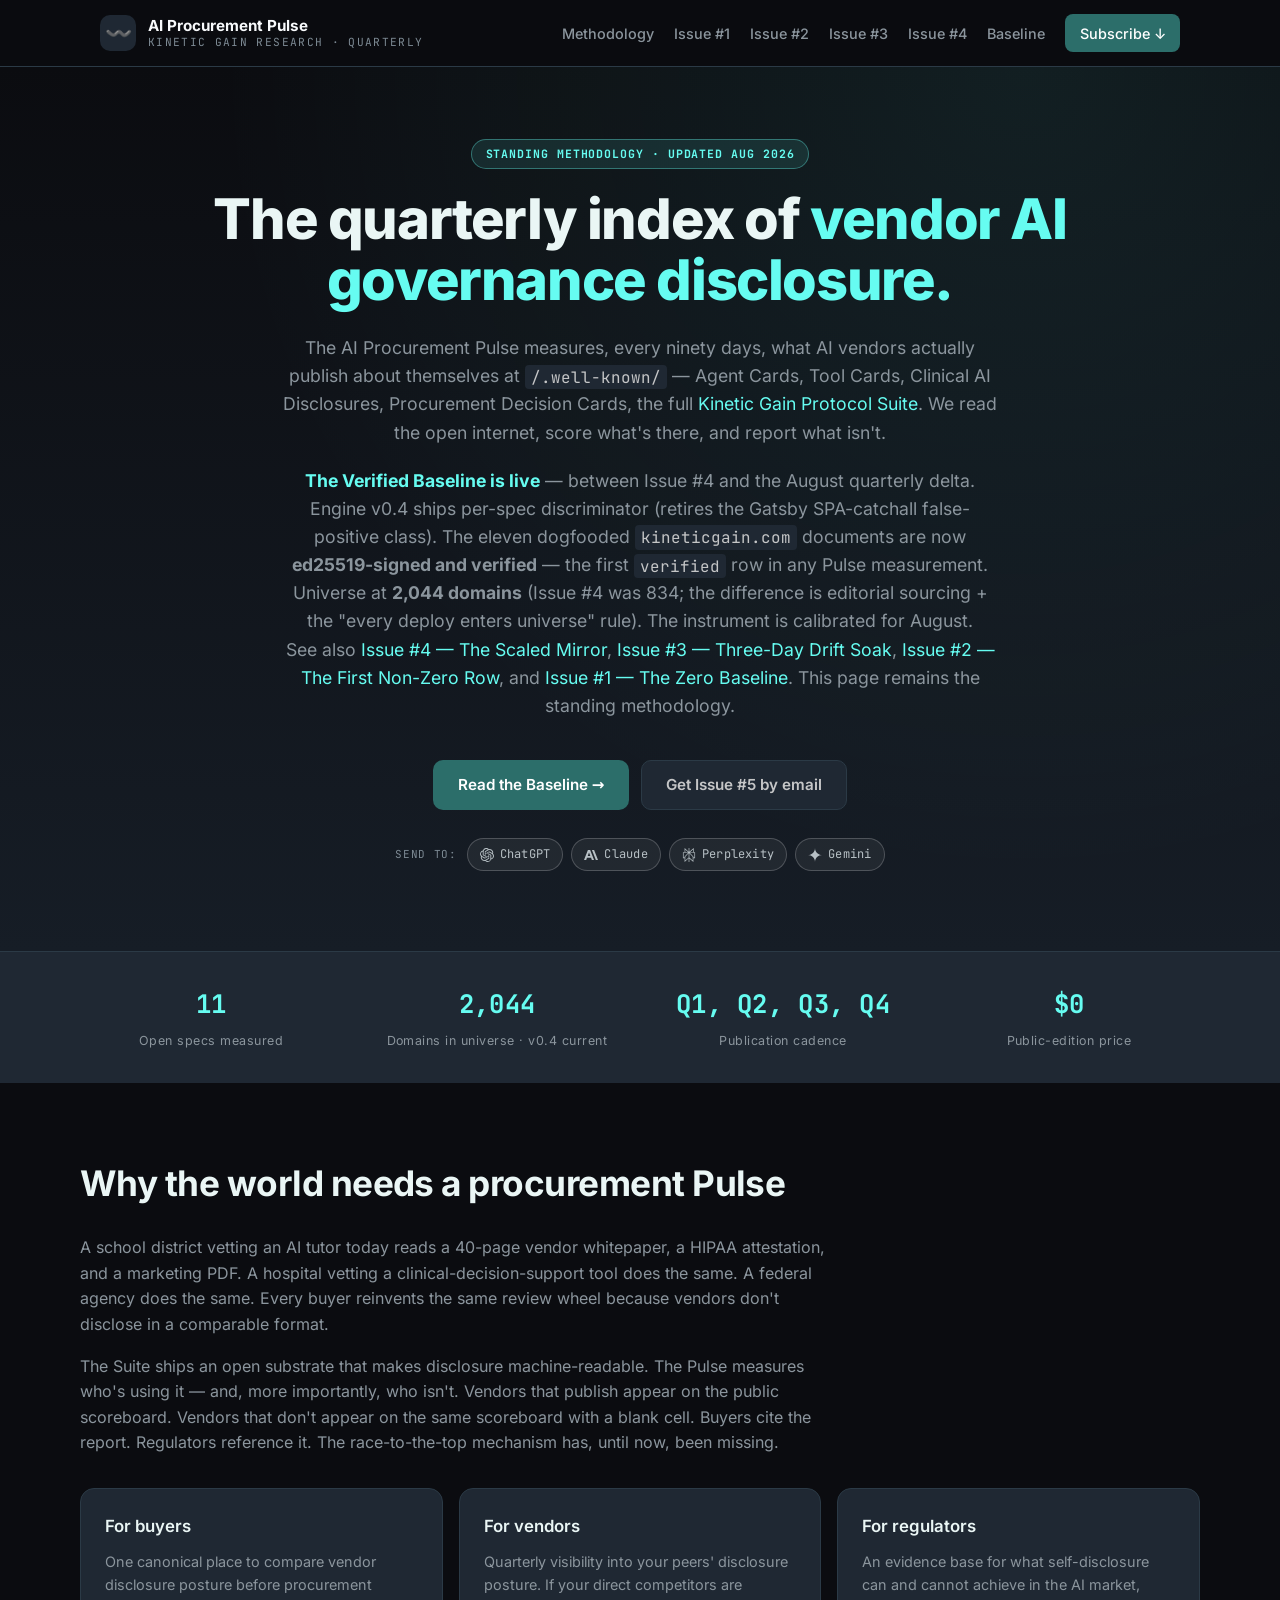
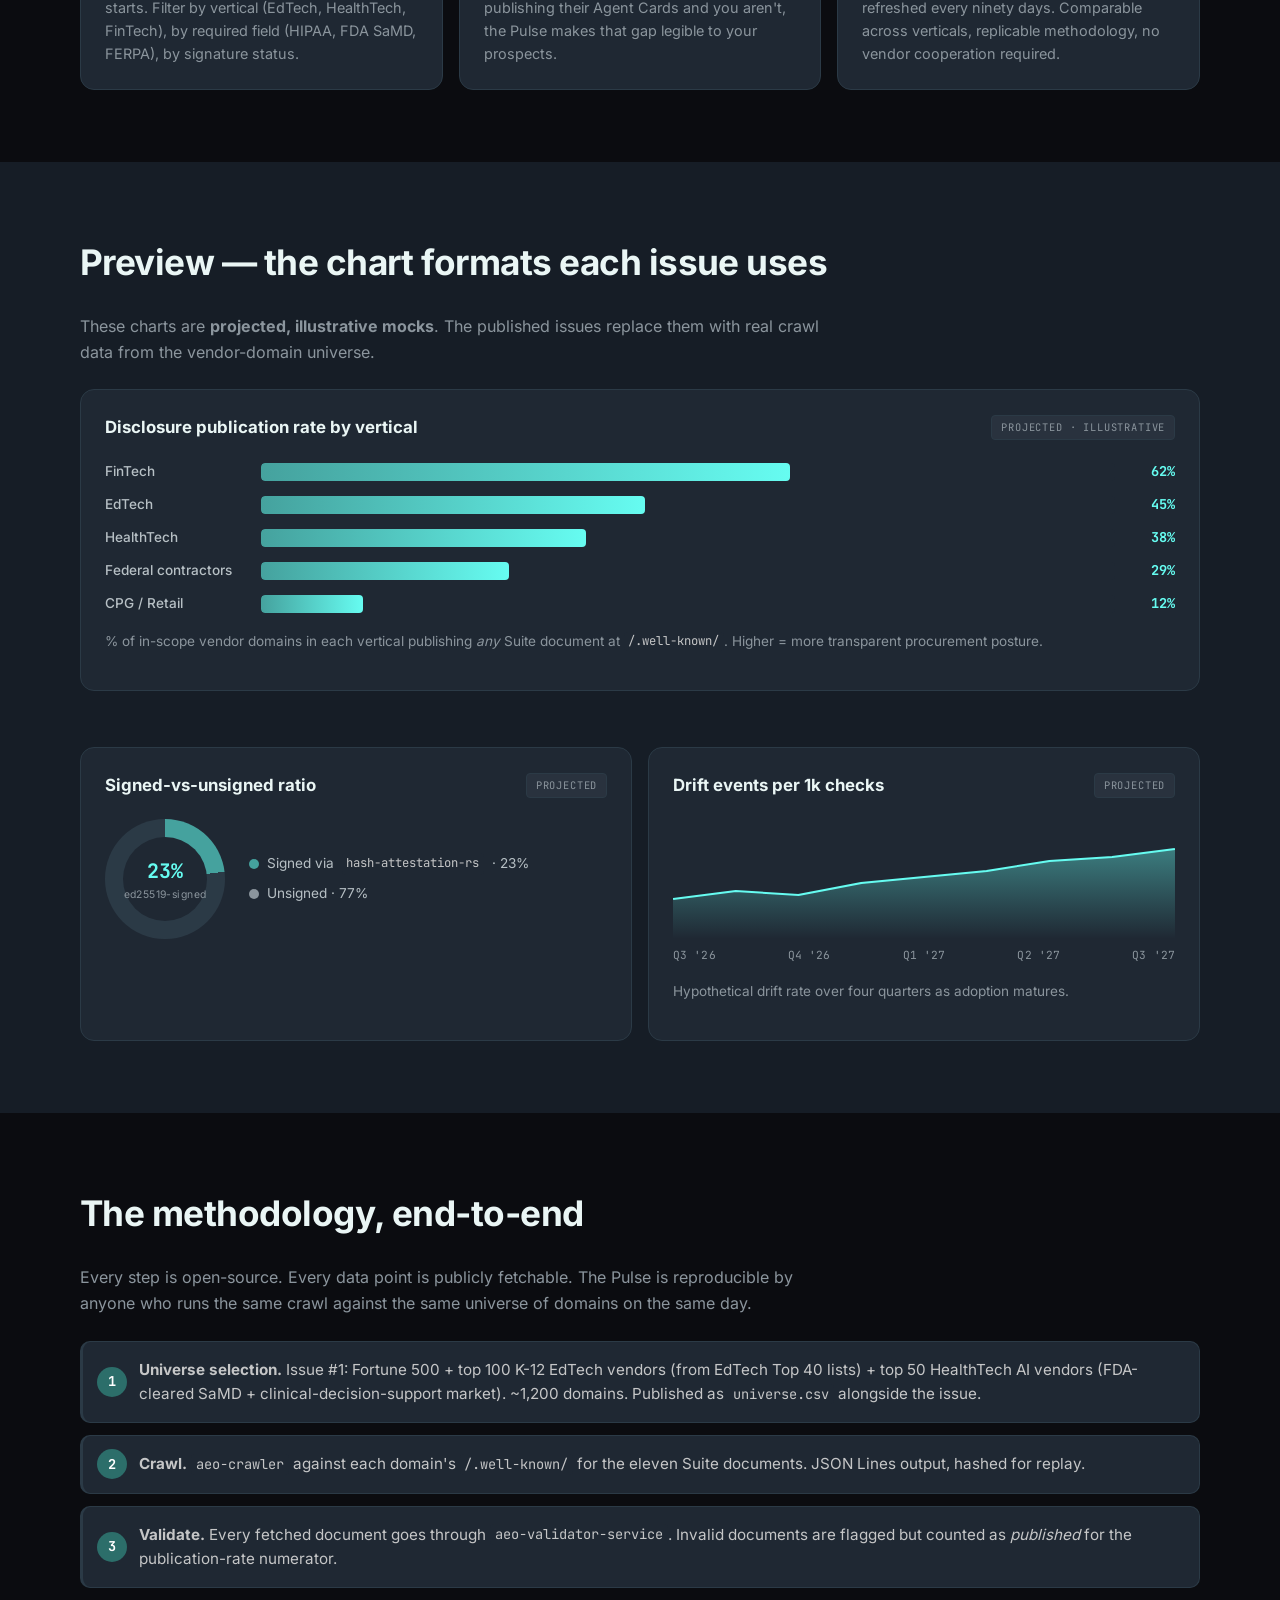
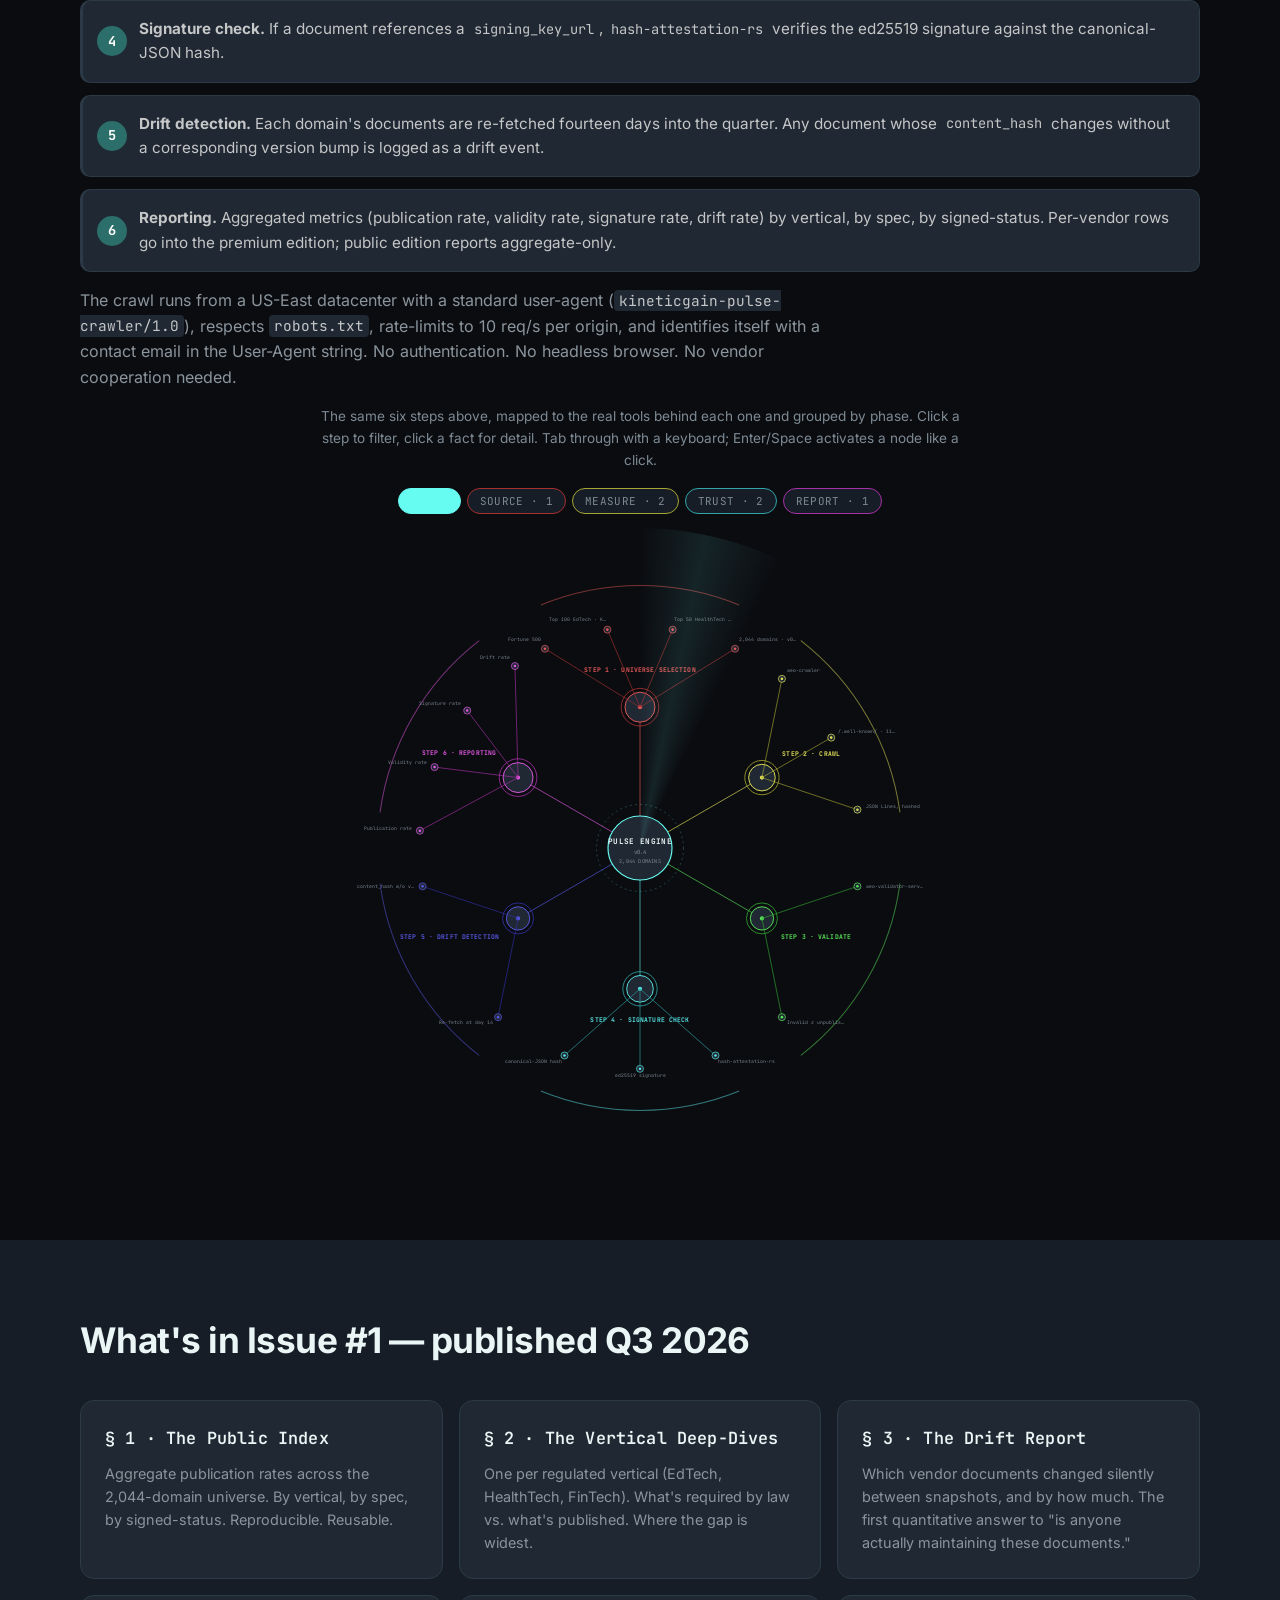
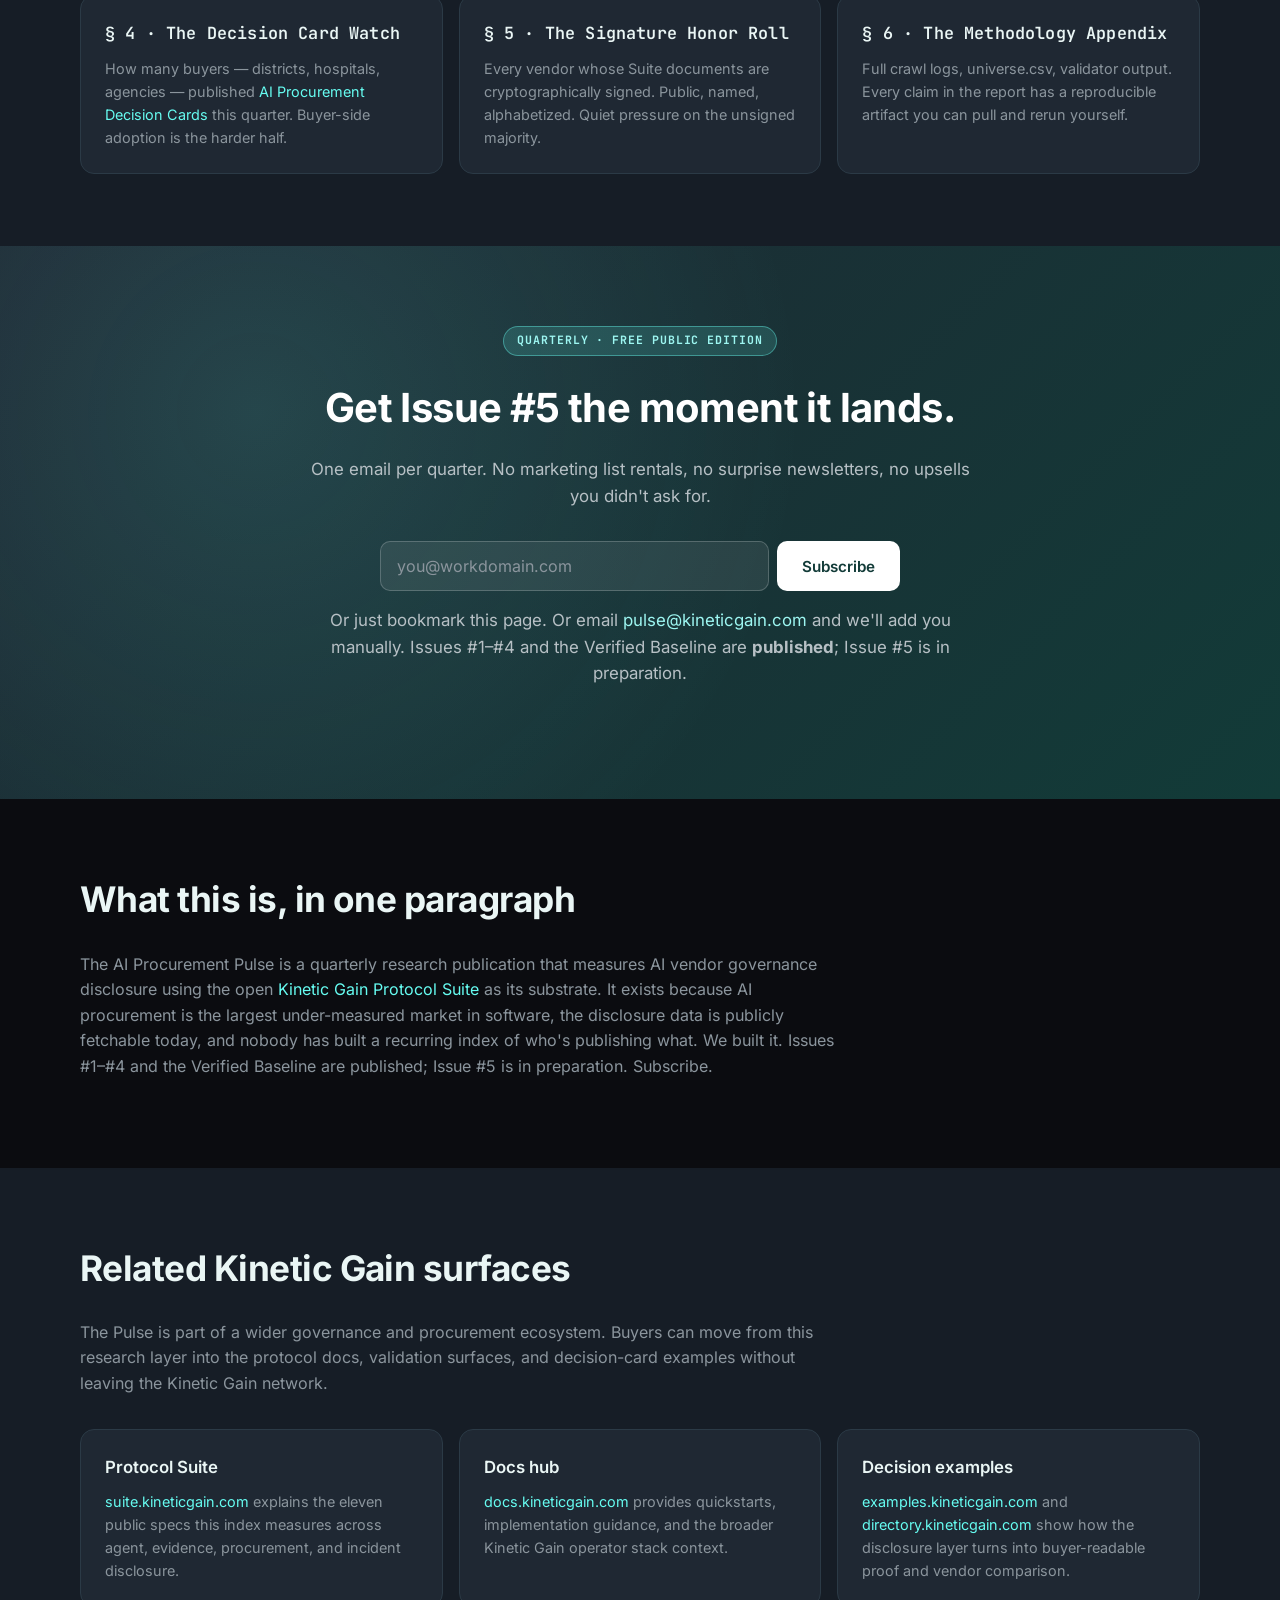
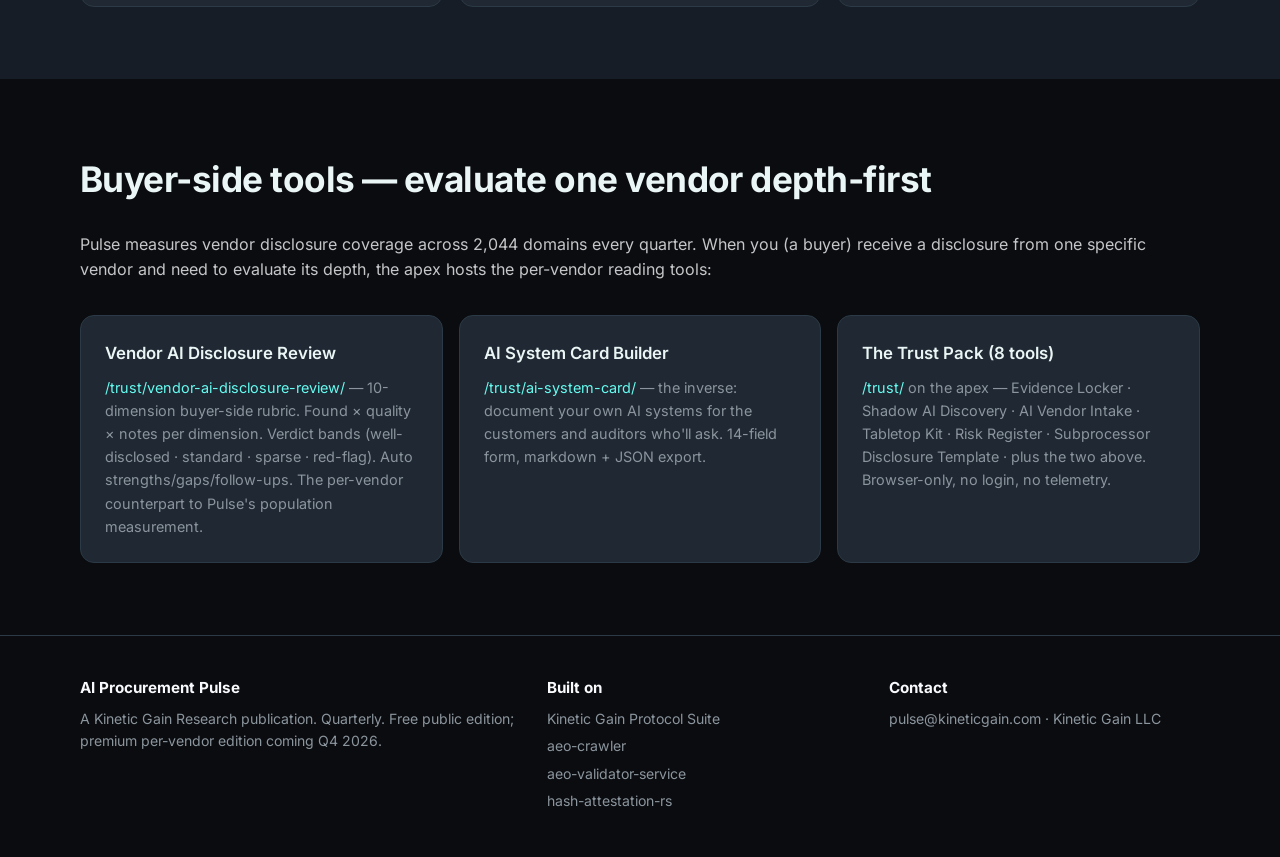
==== commit 1df549fe: "Add pipeline constellation diagram + Send-to-LLM deep links Gives the landing page the same radial h" ====
--- a/index.html
+++ b/index.html
@@ -26,6 +26,77 @@
   <link rel="stylesheet" href="/assets/fonts.css" />
 
   <link rel="stylesheet" href="style.css?v=20260806-cyan" />
+
+  <style>
+    /* Pulse pipeline constellation (pulse-constellation.js). Additive
+       below the existing #methodology numbered list, which stays the
+       default, untouched, zero-click reference surface. Page-local only —
+       does not touch style.css. Uses this repo's own BERT dark-cyan
+       tokens (--panel/--border/--accent/--accent2/--muted/--head), never
+       kg-suite-web's --slate-*/--emerald-* names. See
+       pulse-constellation.js header comment for what's real vs. what was
+       deliberately left out. */
+    .pulc { margin: 2.25rem 0 .5rem; position: relative; }
+    .pulc-note { color: var(--muted); font-size: .85rem; margin: 0 0 1rem; text-align: center; max-width: 640px; margin-left: auto; margin-right: auto; }
+    .pulc-pills { display: flex; flex-wrap: wrap; justify-content: center; gap: 6px; margin: 0 auto .9rem; max-width: 900px; }
+    .pulc-pill { font-family: var(--font-mono); font-size: .68rem; letter-spacing: .03em; padding: 5px 12px; border-radius: 999px; border: 1px solid var(--border); background: var(--panel2); color: var(--muted); cursor: pointer; user-select: none; transition: transform .12s ease, border-color .15s ease, color .15s ease, background .15s ease; white-space: nowrap; -webkit-appearance: none; appearance: none; }
+    .pulc-pill:hover { transform: translateY(-1px); color: var(--head); }
+    .pulc-pill:focus-visible, .pulc-pill:focus { outline: 2px solid var(--accent); outline-offset: 2px; }
+    .pulc-pill.active { color: var(--panel); font-weight: 700; border-color: transparent; }
+    .pulc-pill.reset { border-color: var(--accent); color: var(--accent); }
+    .pulc-pill.reset.active { background: var(--accent); }
+    .pulc-stage { position: relative; margin: 0 auto; max-width: 640px; overflow: hidden; border-radius: 50%; }
+    .pulc-stage svg { display: block; width: 100%; height: auto; }
+    .pulc-sweep { position: absolute; inset: 0; pointer-events: none; border-radius: 50%; background: conic-gradient(from 0deg, transparent 0deg, rgba(102, 252, 241, .1) 12deg, transparent 26deg, transparent 360deg); animation: pulc-spin 20s linear infinite; mix-blend-mode: screen; }
+    @keyframes pulc-spin { to { transform: rotate(360deg); } }
+    .pulc .node-hub circle.ring { fill: none; stroke-width: 1.3; transition: opacity .25s ease; }
+    .pulc .node-hub circle.core { stroke-width: 1.5; transition: opacity .25s ease, r .15s ease; }
+    .pulc .node-leaf circle { stroke-width: 1.1; transition: opacity .25s ease, r .15s ease; }
+    .pulc .node-leaf circle.beacon { animation: pulc-pulse 2.4s ease-in-out infinite; transform-origin: center; transform-box: fill-box; }
+    @keyframes pulc-pulse { 0%, 100% { opacity: .45; } 50% { opacity: 1; } }
+    .pulc .spoke, .pulc .branch { fill: none; stroke-width: 1; transition: opacity .25s ease, stroke-width .15s ease; }
+    .pulc .arc { fill: none; stroke-width: 1.6; opacity: .5; }
+    .pulc .lbl-hub { font-family: var(--font-mono); font-weight: 700; letter-spacing: .02em; transition: opacity .25s ease; }
+    .pulc .lbl-leaf { font-family: var(--font-mono); transition: opacity .25s ease; }
+    .pulc .dim { opacity: .14 !important; }
+    .pulc .center-core { fill: var(--panel); stroke: var(--accent); stroke-width: 1.8; }
+    .pulc .center-ring { fill: none; stroke: var(--accent2); stroke-width: 1; stroke-dasharray: 3 5; opacity: .6; }
+    .pulc .center-lbl { font-family: var(--font-mono); font-weight: 800; fill: var(--head); letter-spacing: .04em; }
+    .pulc .center-sub { font-family: var(--font-mono); fill: var(--muted); letter-spacing: .04em; }
+    .pulc .hoverable { cursor: pointer; }
+    .pulc .hoverable:focus-visible, .pulc .hoverable:focus { outline: 2px solid var(--accent); outline-offset: 3px; }
+    .pulc-dossier { max-width: 640px; margin: 1rem auto 0; background: var(--panel2); border: 1px solid var(--border); border-radius: 14px; padding: 1.1rem 1.4rem; display: none; max-height: 320px; overflow-y: auto; position: relative; }
+    .pulc-dossier.show { display: block; }
+    .pulc-dossier .kind { font-family: var(--font-mono); font-size: .62rem; letter-spacing: .1em; text-transform: uppercase; color: var(--muted); margin-bottom: 6px; }
+    .pulc-dossier h3 { margin: 0 0 8px; color: var(--head); font-size: 1.05rem; line-height: 1.3; font-family: var(--font-head); }
+    .pulc-dossier p { margin: 0 0 12px; font-size: .86rem; color: var(--text); line-height: 1.55; }
+    .pulc-dossier .fields { display: flex; flex-direction: column; gap: 8px; margin-bottom: 10px; }
+    .pulc-dossier .field { display: flex; gap: 8px; align-items: flex-start; flex-wrap: wrap; }
+    .pulc-dossier .field span { font-family: var(--font-mono); font-size: .64rem; text-transform: uppercase; letter-spacing: .06em; color: var(--muted); min-width: 96px; padding-top: 2px; }
+    .pulc-dossier .field strong { color: var(--head); font-family: var(--font-mono); font-size: .86rem; font-weight: 700; }
+    .pulc-dossier .field .codes { display: flex; flex-wrap: wrap; gap: 6px; }
+    .pulc-dossier .field code { font-family: var(--font-mono); font-size: .74rem; color: var(--accent); background: var(--bg); border: 1px solid var(--border); border-radius: 5px; padding: 2px 7px; }
+    .pulc-dossier a.go { display: inline-block; font-family: var(--font-mono); font-size: .78rem; color: var(--accent); border: 1px solid var(--border); border-radius: 8px; padding: 6px 11px; text-decoration: none; }
+    .pulc-dossier a.go:hover { background: var(--accent); color: var(--panel); text-decoration: none; }
+    .pulc-dossier .close { position: absolute; top: 12px; right: 14px; color: var(--muted); cursor: pointer; font-family: var(--font-mono); font-size: .95rem; background: none; border: none; padding: 4px; }
+    .pulc-dossier .close:focus-visible, .pulc-dossier .close:focus { outline: 2px solid var(--accent); outline-offset: 2px; }
+    @media (max-width: 640px) { .pulc-dossier .field span { min-width: 100%; } }
+
+    /* Send-to-LLM deep-link buttons (send-to-llm.js renders into
+       .send-to-llm containers). Opens the visitor's own LLM tab with a
+       pre-filled prompt; no page content is read by this site. */
+    .send-to-llm { display: flex; flex-wrap: wrap; align-items: center; justify-content: center; gap: 8px; margin-top: 1.75rem; }
+    .send-to-llm-label { font-family: var(--font-mono); font-size: 11px; letter-spacing: .06em; text-transform: uppercase; color: var(--muted); margin-right: 2px; }
+    .send-to-llm-btn { display: inline-flex; align-items: center; gap: 6px; font-family: var(--font-mono); font-size: 12px; letter-spacing: .02em; padding: 6px 12px; border-radius: 999px; border: 1px solid rgba(255, 255, 255, .2); background: rgba(255, 255, 255, .06); color: var(--slate-300); text-decoration: none; transition: color .18s ease, border-color .18s ease, background .18s ease, transform .12s ease; }
+    .send-to-llm-icon { width: 14px; height: 14px; flex-shrink: 0; fill: currentColor; }
+    .send-to-llm-btn:hover { color: #fff; border-color: var(--accent); transform: translateY(-1px); text-decoration: none; }
+    .send-to-llm-btn:focus-visible { outline: 2px solid var(--accent); outline-offset: 2px; }
+    @media (prefers-reduced-motion: reduce) {
+      .pulc-sweep, .pulc .node-leaf circle.beacon { animation: none; }
+      .send-to-llm-btn { transition: none; }
+      .send-to-llm-btn:hover { transform: none; }
+    }
+  </style>
 </head>
 <body>
   <header class="nav">
@@ -77,6 +148,7 @@
           <a class="btn btn-primary" href="/baseline/">Read the Baseline →</a>
           <a class="btn btn-secondary" href="#subscribe">Get Issue #5 by email</a>
         </div>
+        <div class="send-to-llm" data-prompt="Please explain and summarize the key takeaways of this page:"></div>
       </div>
     </section>
 
@@ -244,6 +316,26 @@
           respects <code>robots.txt</code>, rate-limits to 10 req/s per origin, and identifies itself with a contact email
           in the User-Agent string. No authentication. No headless browser. No vendor cooperation needed.
         </p>
+
+        <div class="pulc" id="pulse-constellation" aria-label="The Pulse measurement pipeline, visualized: six real steps from universe selection to reporting, mapped to the real tools each step calls">
+          <p class="pulc-note">
+            The same six steps above, mapped to the real tools behind each one and grouped by phase. Click a step to
+            filter, click a fact for detail. Tab through with a keyboard; Enter/Space activates a node like a click.
+          </p>
+          <div class="pulc-pills" id="pulc-pillbar"></div>
+          <div class="pulc-stage">
+            <div class="pulc-sweep" aria-hidden="true"></div>
+            <svg id="pulc-graph" viewBox="0 0 1000 1000" role="group" aria-label="Radial map of the Pulse pipeline: 6 measurement steps, hub size scaled to each step's real fact count. 6 focusable steps, 18 focusable facts."></svg>
+          </div>
+          <div class="pulc-dossier" id="pulc-dossier">
+            <button class="close" id="pulc-dossierClose" aria-label="Close details panel">&times;</button>
+            <div class="kind" id="pulc-dKind"></div>
+            <h3 id="pulc-dTitle"></h3>
+            <p id="pulc-dDesc"></p>
+            <div class="fields" id="pulc-dFields"></div>
+            <a class="go" id="pulc-dLink" href="#methodology">Jump to methodology &darr;</a>
+          </div>
+        </div>
       </div>
     </section>
 
@@ -285,10 +377,10 @@
         <h2>Get Issue #5 the moment it lands.</h2>
         <p>One email per quarter. No marketing list rentals, no surprise newsletters, no upsells you didn't ask for.</p>
         <form class="subscribe-form" action="" method="post" onsubmit="return handleSubmit(event)">
-          <input type="email" name="email" placeholder="you@workdomain.com" required aria-label="Email address" />
+          <input type="email" name="email" id="subscribe-email" placeholder="you@workdomain.com" required aria-label="Email address" />
           <button type="submit" class="btn btn-primary">Subscribe</button>
         </form>
-        <p class="cta-fineprint">
+        <p class="cta-fineprint" id="subscribe-fallback">
           Or just bookmark this page. Or email <a href="mailto:pulse@kineticgain.com">pulse@kineticgain.com</a> and we'll add you manually.
           Issues #1–#4 and the Verified Baseline are <strong>published</strong>; Issue #5 is in preparation.
         </p>
@@ -376,12 +468,27 @@
     </div>
   </footer>
 
+  <script src="/pulse-constellation.js" defer></script>
+  <script src="/send-to-llm.js" defer></script>
   <script>
     function handleSubmit(e) {
       e.preventDefault();
       const email = e.target.email.value;
       if (!email) return false;
-      window.location.href = `mailto:pulse@kineticgain.com?subject=Subscribe%20to%20AI%20Procurement%20Pulse&body=Please%20add%20me%20to%20the%20Pulse%20subscriber%20list.%0A%0AEmail%3A%20${encodeURIComponent(email)}`;
+      var mailto = `mailto:pulse@kineticgain.com?subject=Subscribe%20to%20AI%20Procurement%20Pulse&body=Please%20add%20me%20to%20the%20Pulse%20subscriber%20list.%0A%0AEmail%3A%20${encodeURIComponent(email)}`;
+      (window.dataLayer = window.dataLayer || []).push({ event: 'newsletter_signup', method: 'mailto' });
+      // window.location.href fails silently in most webmail-only setups (no
+      // registered mail client), so no on-page confirmation ever showed. A
+      // real <a> click gets the same OS handling, but we no longer treat
+      // "we tried" as "it worked": the fallback text below is always shown
+      // afterward, with the real address visible either way.
+      var link = document.createElement('a');
+      link.href = mailto;
+      link.click();
+      var fallback = document.getElementById('subscribe-fallback');
+      if (fallback) {
+        fallback.innerHTML = `If your email app just opened, send that draft and you're done. If nothing happened, email <a href="mailto:pulse@kineticgain.com">pulse@kineticgain.com</a> directly and mention <strong>${email.replace(/[<>&"]/g, '')}</strong>, we'll add you manually.`;
+      }
       return false;
     }
   </script>
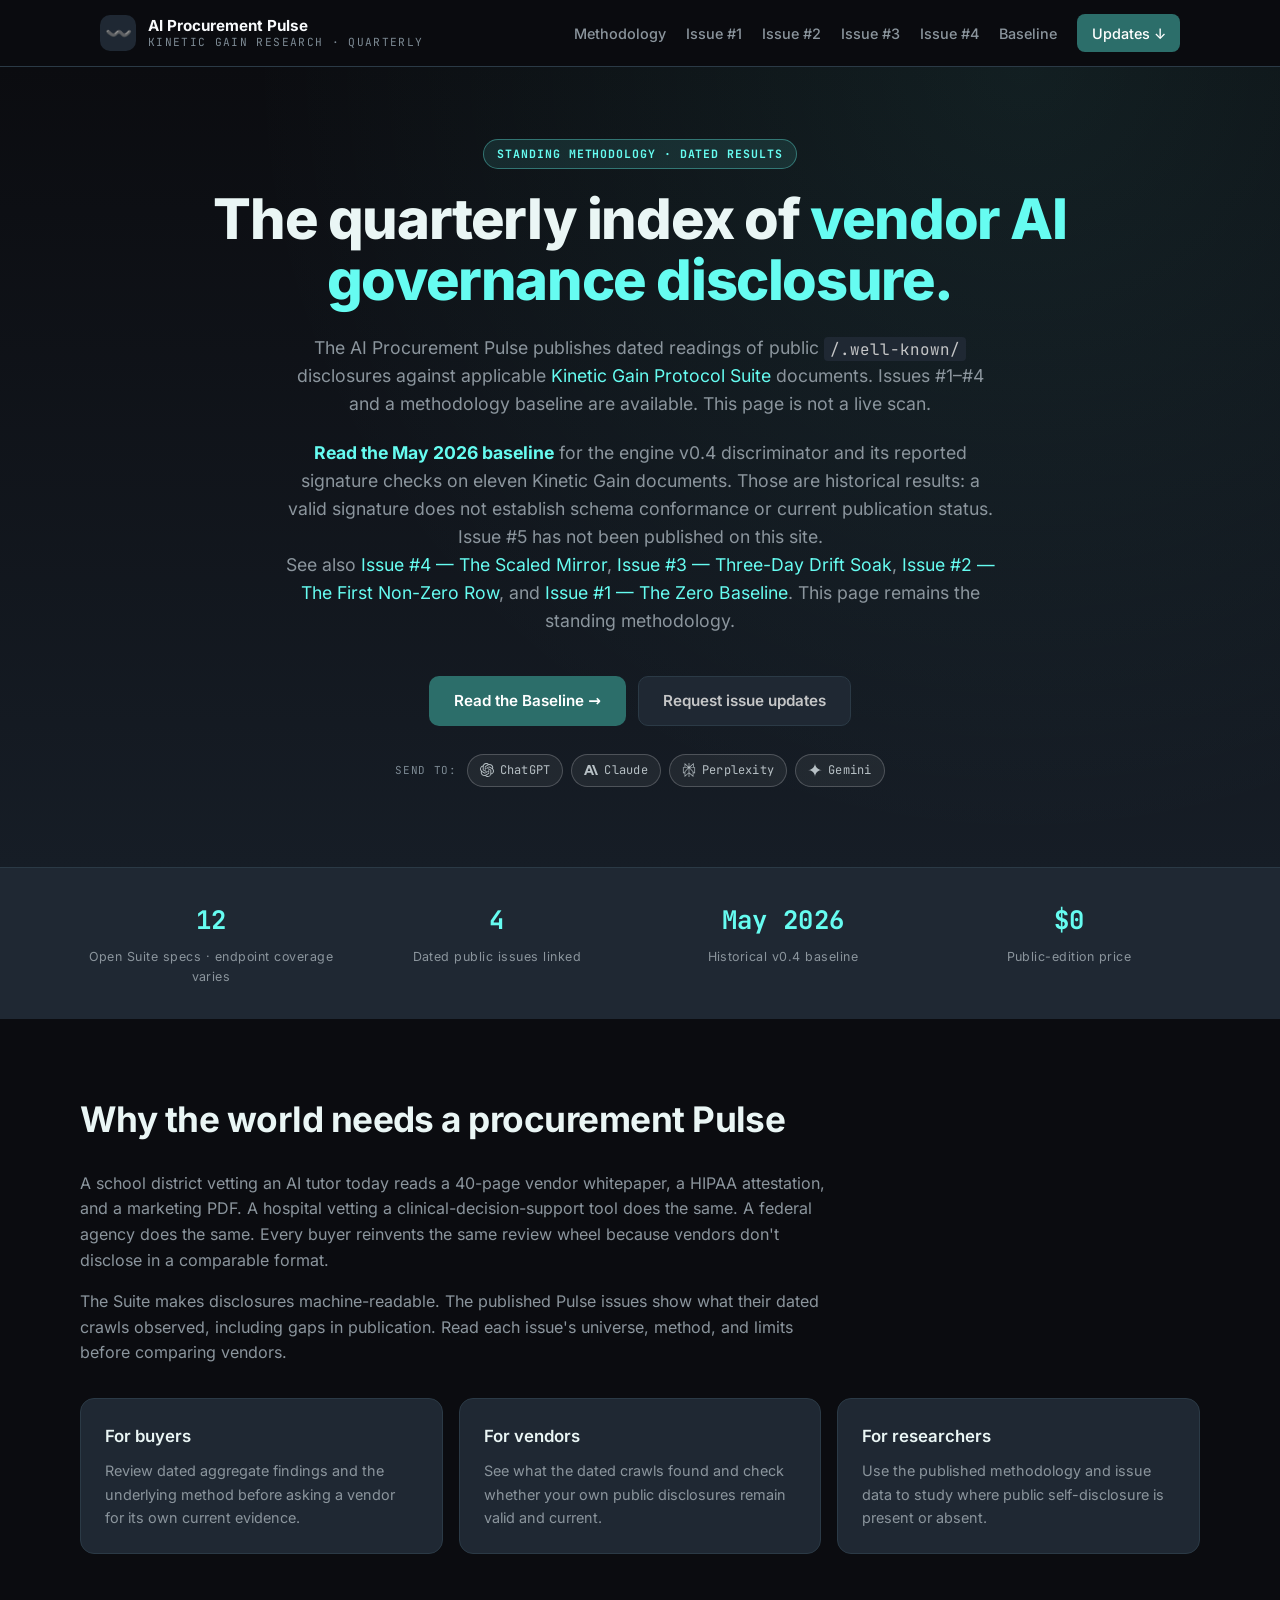
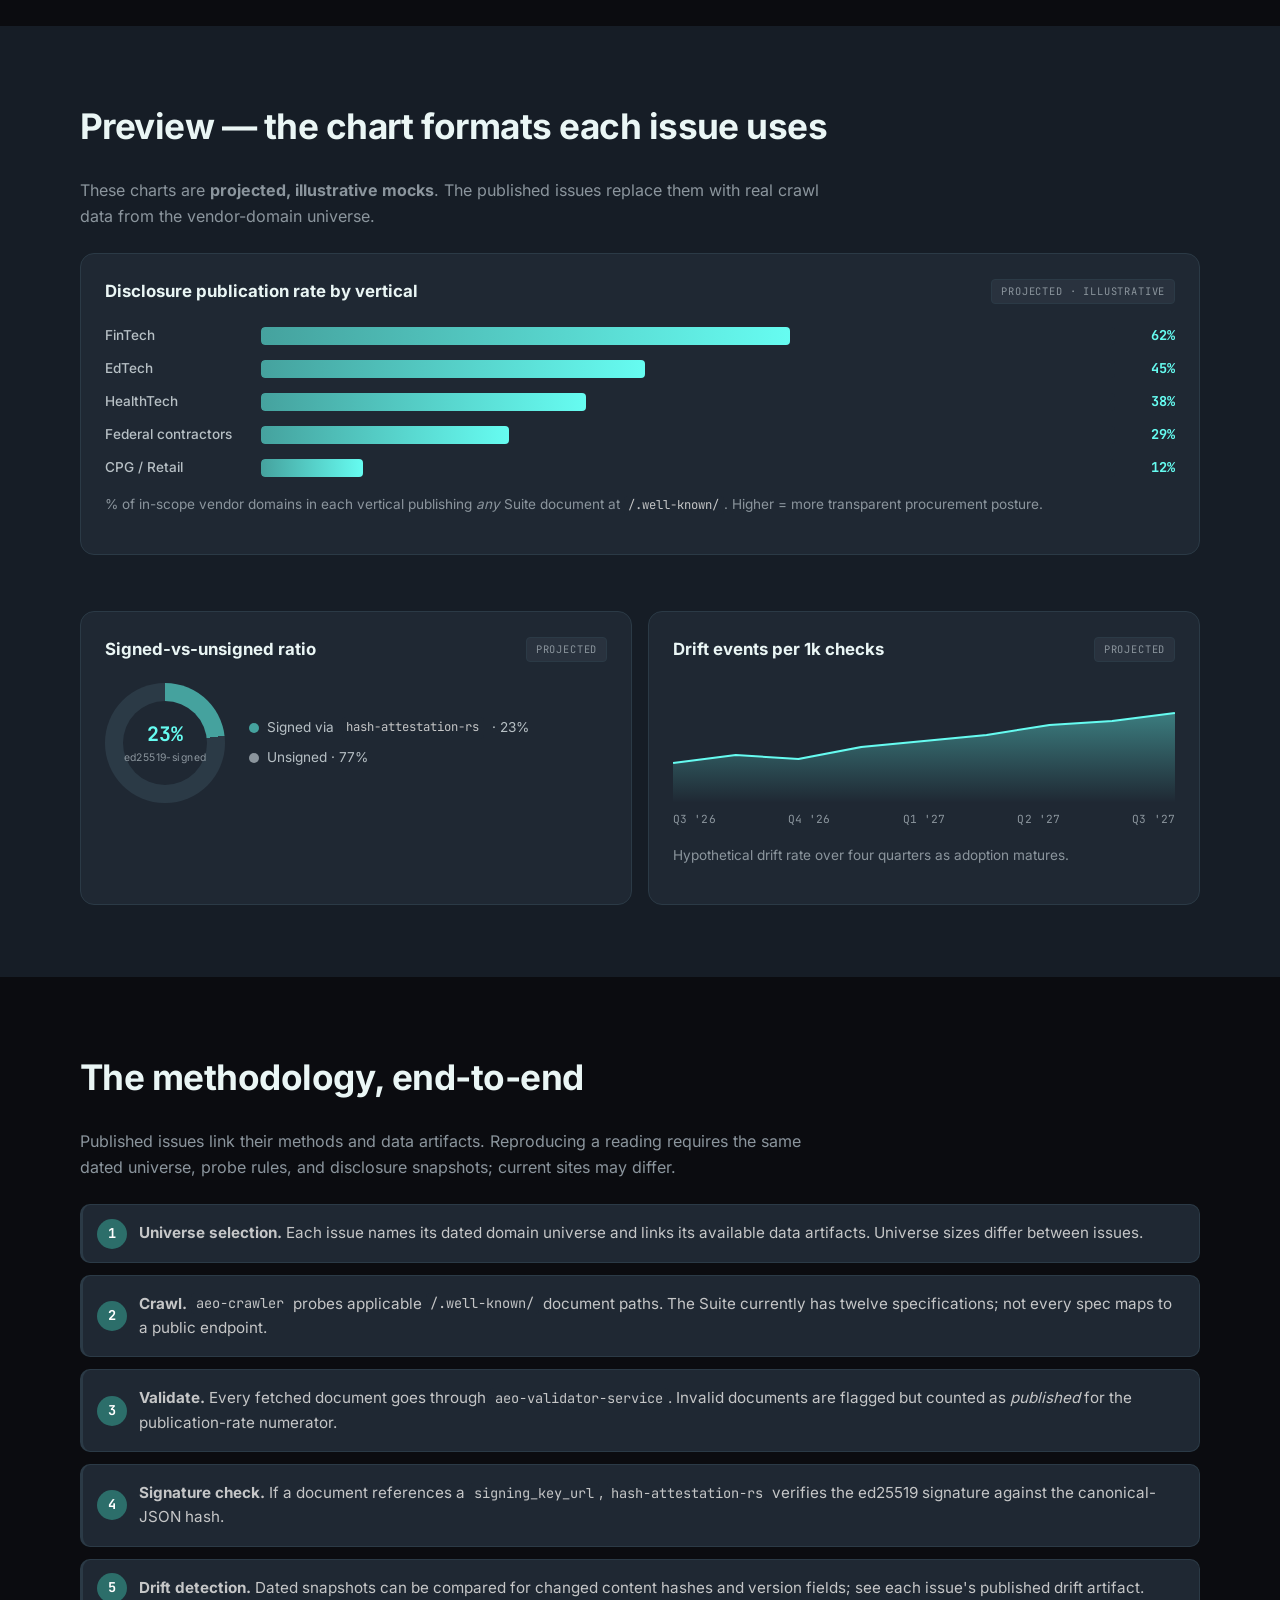
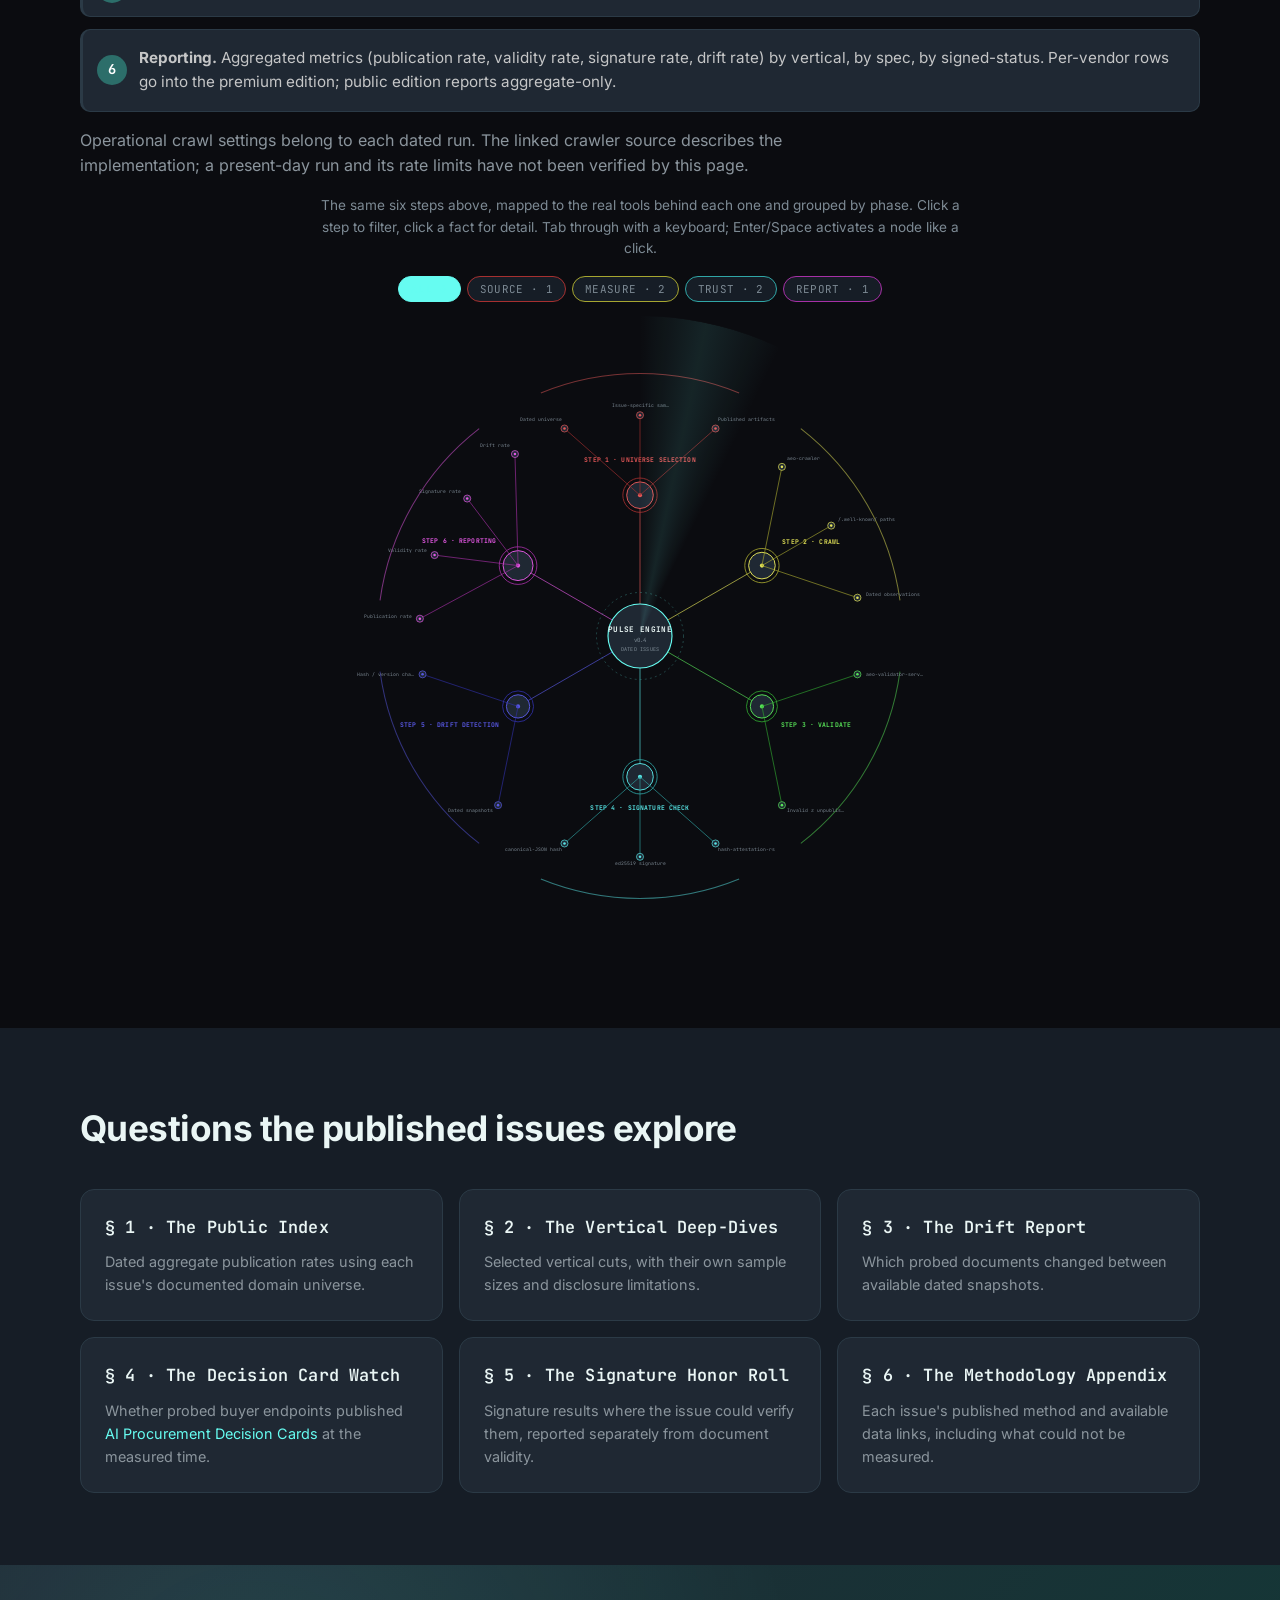
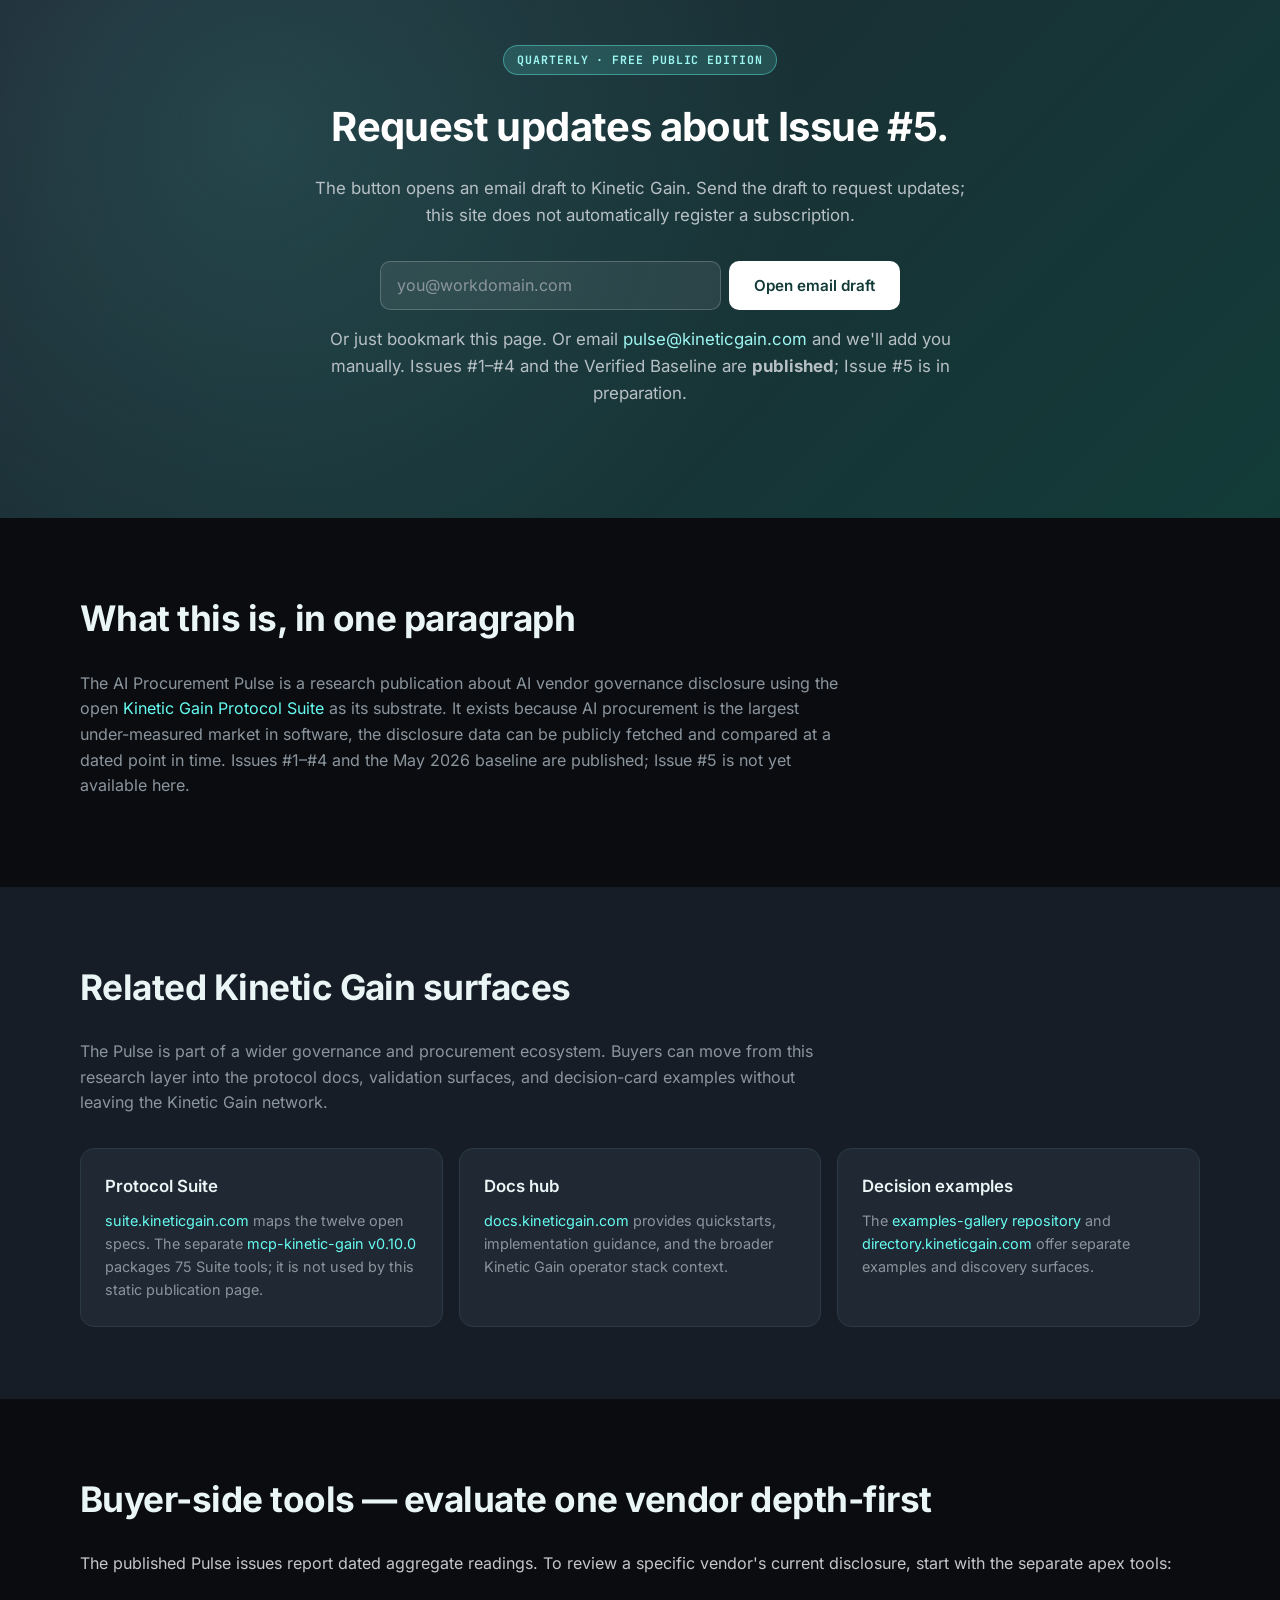
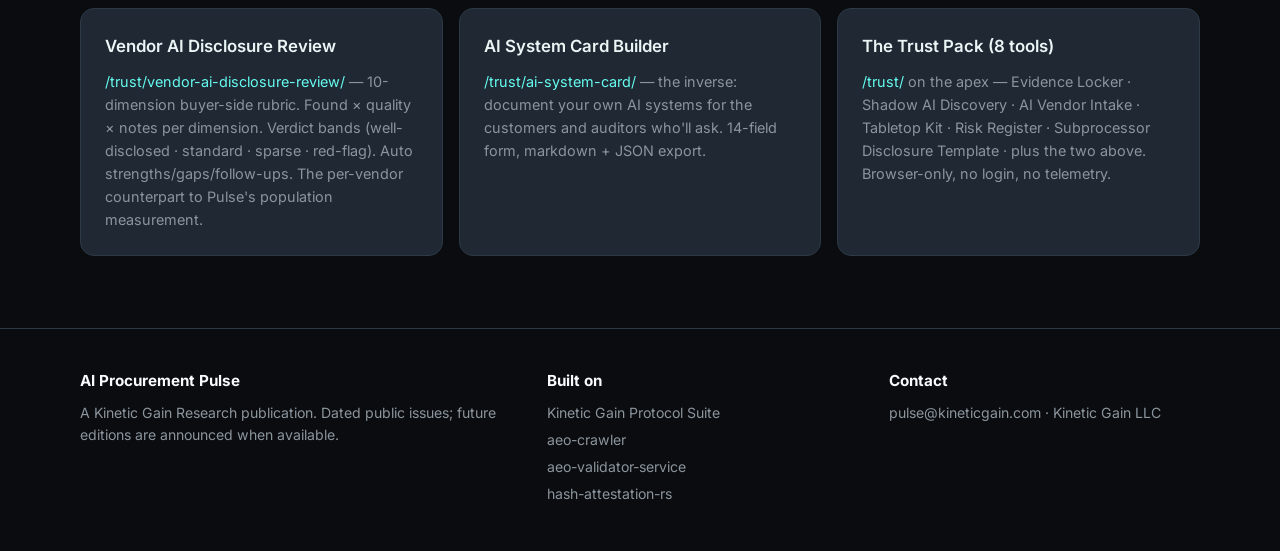
==== commit 9400ec1d: "docs: date Pulse evidence and correct Suite links" ====
--- a/index.html
+++ b/index.html
@@ -1,31 +1,31 @@
-<!doctype html>
+<!DOCTYPE html>
 <html lang="en">
 <head>
-  <meta charset="utf-8" />
-  <meta name="viewport" content="width=device-width, initial-scale=1" />
-  <title>AI Procurement Pulse — a quarterly index of vendor AI governance disclosure</title>
-  <meta name="description" content="The AI Procurement Pulse is a quarterly index of how AI vendors publicly disclose their governance posture — read straight from .well-known/ endpoints across Fortune 500, top EdTech, and top HealthTech vendors. Issues #1–#4 and the Verified Baseline are published; Issue #5 is in preparation." />
-  <meta name="theme-color" content="#0B0C10" />
-  <link rel="icon" type="image/svg+xml" href="/favicon.svg" />
-  <link rel="canonical" href="https://pulse.kineticgain.com/" />
+  <meta charset="utf-8">
+  <meta name="viewport" content="width=device-width, initial-scale=1">
+  <title>AI Procurement Pulse | Disclosure Research</title>
+  <meta name="description" content="Dated AI governance disclosure research, methodology, and published Issues #1–#4. The May 2026 baseline is historical; Issue #5 is not yet published here.">
+  <meta name="theme-color" content="#0B0C10">
+  <link rel="icon" type="image/svg+xml" href="/favicon.svg">
+  <link rel="canonical" href="https://pulse.kineticgain.com/">
 
   <!-- Security headers — canonical source is .htaccess; <meta> tags are       -->
   <!-- offline-mirror fallbacks. HSTS, X-Frame, X-Content-Type-Options,        -->
   <!-- Permissions-Policy, COOP, CORP CANNOT be set via <meta>.                -->
-  <meta http-equiv="Content-Security-Policy" content="default-src 'self'; script-src 'self' 'unsafe-inline'; style-src 'self' 'unsafe-inline'; font-src 'self' data:; img-src 'self' data: https:; connect-src 'self'; frame-ancestors 'none'; base-uri 'self'; form-action 'self'; object-src 'none'; upgrade-insecure-requests" />
-  <meta name="referrer" content="strict-origin-when-cross-origin" />
-
-  <meta property="og:type" content="website" />
-  <meta property="og:title" content="AI Procurement Pulse — the quarterly disclosure index" />
-  <meta property="og:description" content="Cloudflare Radar for AI procurement. Quarterly published index of which vendors publicly disclose their AI governance posture via the Kinetic Gain Protocol Suite. Issues #1–#4 and the Verified Baseline are published; sign up for Issue #5." />
-  <meta property="og:url" content="https://pulse.kineticgain.com/" />
-  <meta name="twitter:card" content="summary_large_image" />
-  <meta name="twitter:title" content="AI Procurement Pulse — the quarterly disclosure index" />
-  <meta name="twitter:description" content="Quarterly disclosure index for vendor AI governance posture across regulated and high-risk markets." />
-
-  <link rel="stylesheet" href="/assets/fonts.css" />
-
-  <link rel="stylesheet" href="style.css?v=20260806-cyan" />
+  <meta http-equiv="Content-Security-Policy" content="default-src 'self'; script-src 'self' 'unsafe-inline'; style-src 'self' 'unsafe-inline'; font-src 'self' data:; img-src 'self' data: https:; connect-src 'self'; frame-ancestors 'none'; base-uri 'self'; form-action 'self'; object-src 'none'; upgrade-insecure-requests">
+  <meta name="referrer" content="strict-origin-when-cross-origin">
+
+  <meta property="og:type" content="website">
+  <meta property="og:title" content="AI Procurement Pulse — the quarterly disclosure index">
+  <meta property="og:description" content="Explore the Pulse methodology, dated Issues #1–#4, and the historical baseline for public AI governance disclosures.">
+  <meta property="og:url" content="https://pulse.kineticgain.com/">
+  <meta name="twitter:card" content="summary_large_image">
+  <meta name="twitter:title" content="AI Procurement Pulse — the quarterly disclosure index">
+  <meta name="twitter:description" content="Quarterly disclosure index for vendor AI governance posture across regulated and high-risk markets.">
+
+  <link rel="stylesheet" href="/assets/fonts.css">
+
+  <link rel="stylesheet" href="style.css?v=20260806-cyan">
 
   <style>
     /* Pulse pipeline constellation (pulse-constellation.js). Additive
@@ -115,7 +115,7 @@
         <a href="/issue-3/">Issue #3</a>
         <a href="/issue-4/">Issue #4</a>
         <a href="/baseline/">Baseline</a>
-        <a class="cta" href="#subscribe">Subscribe ↓</a>
+        <a class="cta" href="#subscribe">Updates ↓</a>
       </nav>
     </div>
   </header>
@@ -123,21 +123,18 @@
   <main>
     <section class="hero">
       <div class="hero-inner">
-        <span class="pill mono">STANDING METHODOLOGY · UPDATED AUG 2026</span>
+        <span class="pill mono">STANDING METHODOLOGY · DATED RESULTS</span>
         <h1>The quarterly index of <span class="accent">vendor AI governance disclosure.</span></h1>
         <p class="lede">
-          The AI Procurement Pulse measures, every ninety days, what AI vendors actually publish about
-          themselves at <code>/.well-known/</code> — Agent Cards, Tool Cards, Clinical AI Disclosures,
-          Procurement Decision Cards, the full <a href="https://suite.kineticgain.com/" target="_blank" rel="noreferrer">Kinetic Gain Protocol Suite</a>.
-          We read the open internet, score what's there, and report what isn't.
+          The AI Procurement Pulse publishes dated readings of public <code>/.well-known/</code> disclosures
+          against applicable <a href="https://suite.kineticgain.com/" target="_blank" rel="noreferrer">Kinetic Gain Protocol Suite</a> documents.
+          Issues #1–#4 and a methodology baseline are available. This page is not a live scan.
         </p>
         <p class="lede">
-          <strong><a href="/baseline/">The Verified Baseline is live</a></strong> — between Issue #4 and the
-          August quarterly delta. Engine v0.4 ships per-spec discriminator (retires the Gatsby SPA-catchall
-          false-positive class). The eleven dogfooded <code>kineticgain.com</code> documents are now
-          <strong>ed25519-signed and verified</strong> — the first <code>verified</code> row in any Pulse
-          measurement. Universe at <strong>2,044 domains</strong> (Issue #4 was 834; the difference is editorial
-          sourcing + the "every deploy enters universe" rule). The instrument is calibrated for August.
+          <strong><a href="/baseline/">Read the May 2026 baseline</a></strong> for the engine v0.4
+          discriminator and its reported signature checks on eleven Kinetic Gain documents. Those
+          are historical results: a valid signature does not establish schema conformance or
+          current publication status. Issue #5 has not been published on this site.
           <br>
           See also <a href="/issue-4/">Issue #4 — The Scaled Mirror</a>,
           <a href="/issue-3/">Issue #3 — Three-Day Drift Soak</a>,
@@ -146,7 +143,7 @@
         </p>
         <div class="hero-cta">
           <a class="btn btn-primary" href="/baseline/">Read the Baseline →</a>
-          <a class="btn btn-secondary" href="#subscribe">Get Issue #5 by email</a>
+          <a class="btn btn-secondary" href="#subscribe">Request issue updates</a>
         </div>
         <div class="send-to-llm" data-prompt="Please explain and summarize the key takeaways of this page:"></div>
       </div>
@@ -155,16 +152,16 @@
     <section class="metrics-strip">
       <div class="block-inner">
         <div class="metric">
-          <div class="metric-num mono">11</div>
-          <div class="metric-label">Open specs measured</div>
+          <div class="metric-num mono">12</div>
+          <div class="metric-label">Open Suite specs · endpoint coverage varies</div>
         </div>
         <div class="metric">
-          <div class="metric-num mono">2,044</div>
-          <div class="metric-label">Domains in universe · v0.4 current</div>
+          <div class="metric-num mono">4</div>
+          <div class="metric-label">Dated public issues linked</div>
         </div>
         <div class="metric">
-          <div class="metric-num mono">Q1, Q2, Q3, Q4</div>
-          <div class="metric-label">Publication cadence</div>
+          <div class="metric-num mono">May 2026</div>
+          <div class="metric-label">Historical v0.4 baseline</div>
         </div>
         <div class="metric">
           <div class="metric-num mono">$0</div>
@@ -182,23 +179,22 @@
           Every buyer reinvents the same review wheel because vendors don't disclose in a comparable format.
         </p>
         <p class="prose">
-          The Suite ships an open substrate that makes disclosure machine-readable. The Pulse measures who's using it —
-          and, more importantly, who isn't. Vendors that publish appear on the public scoreboard. Vendors that don't
-          appear on the same scoreboard with a blank cell. Buyers cite the report. Regulators reference it.
-          The race-to-the-top mechanism has, until now, been missing.
+          The Suite makes disclosures machine-readable. The published Pulse issues show what their
+          dated crawls observed, including gaps in publication. Read each issue's universe,
+          method, and limits before comparing vendors.
         </p>
         <div class="grid grid-3">
           <article class="card">
             <h3>For buyers</h3>
-            <p>One canonical place to compare vendor disclosure posture before procurement starts. Filter by vertical (EdTech, HealthTech, FinTech), by required field (HIPAA, FDA SaMD, FERPA), by signature status.</p>
+            <p>Review dated aggregate findings and the underlying method before asking a vendor for its own current evidence.</p>
           </article>
           <article class="card">
             <h3>For vendors</h3>
-            <p>Quarterly visibility into your peers' disclosure posture. If your direct competitors are publishing their Agent Cards and you aren't, the Pulse makes that gap legible to your prospects.</p>
-          </article>
-          <article class="card">
-            <h3>For regulators</h3>
-            <p>An evidence base for what self-disclosure can and cannot achieve in the AI market, refreshed every ninety days. Comparable across verticals, replicable methodology, no vendor cooperation required.</p>
+            <p>See what the dated crawls found and check whether your own public disclosures remain valid and current.</p>
+          </article>
+          <article class="card">
+            <h3>For researchers</h3>
+            <p>Use the published methodology and issue data to study where public self-disclosure is present or absent.</p>
           </article>
         </div>
       </div>
@@ -220,27 +216,27 @@
           <div class="bar-chart">
             <div class="bar-row">
               <div class="bar-label">FinTech</div>
-              <div class="bar-track"><div class="bar-fill" style="width:62%"></div></div>
+              <div class="bar-track"><div class="bar-fill bar-fill--62"></div></div>
               <div class="bar-val mono">62%</div>
             </div>
             <div class="bar-row">
               <div class="bar-label">EdTech</div>
-              <div class="bar-track"><div class="bar-fill" style="width:45%"></div></div>
+              <div class="bar-track"><div class="bar-fill bar-fill--45"></div></div>
               <div class="bar-val mono">45%</div>
             </div>
             <div class="bar-row">
               <div class="bar-label">HealthTech</div>
-              <div class="bar-track"><div class="bar-fill" style="width:38%"></div></div>
+              <div class="bar-track"><div class="bar-fill bar-fill--38"></div></div>
               <div class="bar-val mono">38%</div>
             </div>
             <div class="bar-row">
               <div class="bar-label">Federal contractors</div>
-              <div class="bar-track"><div class="bar-fill" style="width:29%"></div></div>
+              <div class="bar-track"><div class="bar-fill bar-fill--29"></div></div>
               <div class="bar-val mono">29%</div>
             </div>
             <div class="bar-row">
               <div class="bar-label">CPG / Retail</div>
-              <div class="bar-track"><div class="bar-fill" style="width:12%"></div></div>
+              <div class="bar-track"><div class="bar-fill bar-fill--12"></div></div>
               <div class="bar-val mono">12%</div>
             </div>
           </div>
@@ -300,24 +296,23 @@
       <div class="block-inner">
         <h2>The methodology, end-to-end</h2>
         <p class="prose">
-          Every step is open-source. Every data point is publicly fetchable. The Pulse is reproducible by anyone who
-          runs the same crawl against the same universe of domains on the same day.
+          Published issues link their methods and data artifacts. Reproducing a reading requires
+          the same dated universe, probe rules, and disclosure snapshots; current sites may differ.
         </p>
         <ol class="numbered">
-          <li><strong>Universe selection.</strong> Issue #1: Fortune 500 + top 100 K-12 EdTech vendors (from EdTech Top 40 lists) + top 50 HealthTech AI vendors (FDA-cleared SaMD + clinical-decision-support market). ~1,200 domains. Published as <code>universe.csv</code> alongside the issue.</li>
-          <li><strong>Crawl.</strong> <a href="https://github.com/mizcausevic-dev/aeo-crawler" target="_blank" rel="noreferrer"><code>aeo-crawler</code></a> against each domain's <code>/.well-known/</code> for the eleven Suite documents. JSON Lines output, hashed for replay.</li>
+          <li><strong>Universe selection.</strong> Each issue names its dated domain universe and links its available data artifacts. Universe sizes differ between issues.</li>
+          <li><strong>Crawl.</strong> <a href="https://github.com/mizcausevic-dev/aeo-crawler" target="_blank" rel="noreferrer"><code>aeo-crawler</code></a> probes applicable <code>/.well-known/</code> document paths. The Suite currently has twelve specifications; not every spec maps to a public endpoint.</li>
           <li><strong>Validate.</strong> Every fetched document goes through <a href="https://validator.kineticgain.com/" target="_blank" rel="noreferrer"><code>aeo-validator-service</code></a>. Invalid documents are flagged but counted as <em>published</em> for the publication-rate numerator.</li>
           <li><strong>Signature check.</strong> If a document references a <code>signing_key_url</code>, <a href="https://github.com/mizcausevic-dev/hash-attestation-rs" target="_blank" rel="noreferrer"><code>hash-attestation-rs</code></a> verifies the ed25519 signature against the canonical-JSON hash.</li>
-          <li><strong>Drift detection.</strong> Each domain's documents are re-fetched fourteen days into the quarter. Any document whose <code>content_hash</code> changes without a corresponding version bump is logged as a drift event.</li>
+          <li><strong>Drift detection.</strong> Dated snapshots can be compared for changed content hashes and version fields; see each issue's published drift artifact.</li>
           <li><strong>Reporting.</strong> Aggregated metrics (publication rate, validity rate, signature rate, drift rate) by vertical, by spec, by signed-status. Per-vendor rows go into the premium edition; public edition reports aggregate-only.</li>
         </ol>
         <p class="prose">
-          The crawl runs from a US-East datacenter with a standard user-agent (<code>kineticgain-pulse-crawler/1.0</code>),
-          respects <code>robots.txt</code>, rate-limits to 10 req/s per origin, and identifies itself with a contact email
-          in the User-Agent string. No authentication. No headless browser. No vendor cooperation needed.
-        </p>
-
-        <div class="pulc" id="pulse-constellation" aria-label="The Pulse measurement pipeline, visualized: six real steps from universe selection to reporting, mapped to the real tools each step calls">
+          Operational crawl settings belong to each dated run. The linked crawler source describes
+          the implementation; a present-day run and its rate limits have not been verified by this page.
+        </p>
+
+        <div class="pulc" id="pulse-constellation">
           <p class="pulc-note">
             The same six steps above, mapped to the real tools behind each one and grouped by phase. Click a step to
             filter, click a fact for detail. Tab through with a keyboard; Enter/Space activates a node like a click.
@@ -325,12 +320,12 @@
           <div class="pulc-pills" id="pulc-pillbar"></div>
           <div class="pulc-stage">
             <div class="pulc-sweep" aria-hidden="true"></div>
-            <svg id="pulc-graph" viewBox="0 0 1000 1000" role="group" aria-label="Radial map of the Pulse pipeline: 6 measurement steps, hub size scaled to each step's real fact count. 6 focusable steps, 18 focusable facts."></svg>
+            <svg id="pulc-graph" viewBox="0 0 1000 1000" role="group" aria-label="Radial map of six Pulse methodology steps with focusable details"></svg>
           </div>
           <div class="pulc-dossier" id="pulc-dossier">
-            <button class="close" id="pulc-dossierClose" aria-label="Close details panel">&times;</button>
+            <button type="button" class="close" id="pulc-dossierClose" aria-label="Close details panel">&times;</button>
             <div class="kind" id="pulc-dKind"></div>
-            <h3 id="pulc-dTitle"></h3>
+            <h3 id="pulc-dTitle">Methodology detail</h3>
             <p id="pulc-dDesc"></p>
             <div class="fields" id="pulc-dFields"></div>
             <a class="go" id="pulc-dLink" href="#methodology">Jump to methodology &darr;</a>
@@ -341,31 +336,31 @@
 
     <section id="issue1" class="block block-tinted">
       <div class="block-inner">
-        <h2>What's in Issue #1 — published Q3 2026</h2>
+        <h2>Questions the published issues explore</h2>
         <div class="grid grid-3">
           <article class="card">
             <h3 class="mono accent-text">§ 1 · The Public Index</h3>
-            <p>Aggregate publication rates across the 2,044-domain universe. By vertical, by spec, by signed-status. Reproducible. Reusable.</p>
+            <p>Dated aggregate publication rates using each issue's documented domain universe.</p>
           </article>
           <article class="card">
             <h3 class="mono accent-text">§ 2 · The Vertical Deep-Dives</h3>
-            <p>One per regulated vertical (EdTech, HealthTech, FinTech). What's required by law vs. what's published. Where the gap is widest.</p>
+            <p>Selected vertical cuts, with their own sample sizes and disclosure limitations.</p>
           </article>
           <article class="card">
             <h3 class="mono accent-text">§ 3 · The Drift Report</h3>
-            <p>Which vendor documents changed silently between snapshots, and by how much. The first quantitative answer to "is anyone actually maintaining these documents."</p>
+            <p>Which probed documents changed between available dated snapshots.</p>
           </article>
           <article class="card">
             <h3 class="mono accent-text">§ 4 · The Decision Card Watch</h3>
-            <p>How many buyers — districts, hospitals, agencies — published <a href="https://decisions.kineticgain.com/" target="_blank" rel="noreferrer">AI Procurement Decision Cards</a> this quarter. Buyer-side adoption is the harder half.</p>
+            <p>Whether probed buyer endpoints published <a href="https://decisions.kineticgain.com/" target="_blank" rel="noreferrer">AI Procurement Decision Cards</a> at the measured time.</p>
           </article>
           <article class="card">
             <h3 class="mono accent-text">§ 5 · The Signature Honor Roll</h3>
-            <p>Every vendor whose Suite documents are cryptographically signed. Public, named, alphabetized. Quiet pressure on the unsigned majority.</p>
+            <p>Signature results where the issue could verify them, reported separately from document validity.</p>
           </article>
           <article class="card">
             <h3 class="mono accent-text">§ 6 · The Methodology Appendix</h3>
-            <p>Full crawl logs, universe.csv, validator output. Every claim in the report has a reproducible artifact you can pull and rerun yourself.</p>
+            <p>Each issue's published method and available data links, including what could not be measured.</p>
           </article>
         </div>
       </div>
@@ -374,12 +369,12 @@
     <section id="subscribe" class="cta-strip">
       <div class="cta-strip-inner">
         <span class="pill mono">QUARTERLY · FREE PUBLIC EDITION</span>
-        <h2>Get Issue #5 the moment it lands.</h2>
-        <p>One email per quarter. No marketing list rentals, no surprise newsletters, no upsells you didn't ask for.</p>
-        <form class="subscribe-form" action="" method="post" onsubmit="return handleSubmit(event)">
-          <input type="email" name="email" id="subscribe-email" placeholder="you@workdomain.com" required aria-label="Email address" />
-          <button type="submit" class="btn btn-primary">Subscribe</button>
-        </form>
+        <h2>Request updates about Issue #5.</h2>
+        <p>The button opens an email draft to Kinetic Gain. Send the draft to request updates; this site does not automatically register a subscription.</p>
+        <div class="subscribe-form">
+          <input type="email" name="email" id="subscribe-email" placeholder="you@workdomain.com" required aria-label="Email address">
+          <button type="button" class="btn btn-primary" id="subscribe-open-mail">Open email draft</button>
+        </div>
         <p class="cta-fineprint" id="subscribe-fallback">
           Or just bookmark this page. Or email <a href="mailto:pulse@kineticgain.com">pulse@kineticgain.com</a> and we'll add you manually.
           Issues #1–#4 and the Verified Baseline are <strong>published</strong>; Issue #5 is in preparation.
@@ -391,11 +386,11 @@
       <div class="block-inner">
         <h2>What this is, in one paragraph</h2>
         <p class="prose">
-          The AI Procurement Pulse is a quarterly research publication that measures AI vendor governance disclosure using
+          The AI Procurement Pulse is a research publication about AI vendor governance disclosure using
           the open <a href="https://suite.kineticgain.com/" target="_blank" rel="noreferrer">Kinetic Gain Protocol Suite</a>
           as its substrate. It exists because AI procurement is the largest under-measured market in software, the
-          disclosure data is publicly fetchable today, and nobody has built a recurring index of who's publishing what.
-          We built it. Issues #1–#4 and the Verified Baseline are published; Issue #5 is in preparation. Subscribe.
+          disclosure data can be publicly fetched and compared at a dated point in time.
+          Issues #1–#4 and the May 2026 baseline are published; Issue #5 is not yet available here.
         </p>
       </div>
     </section>
@@ -410,7 +405,7 @@
         <div class="grid grid-3">
           <article class="card">
             <h3>Protocol Suite</h3>
-            <p><a href="https://suite.kineticgain.com/">suite.kineticgain.com</a> explains the eleven public specs this index measures across agent, evidence, procurement, and incident disclosure.</p>
+            <p><a href="https://suite.kineticgain.com/">suite.kineticgain.com</a> maps the twelve open specs. The separate <a href="https://github.com/mizcausevic-dev/mcp-kinetic-gain">mcp-kinetic-gain v0.10.0</a> packages 75 Suite tools; it is not used by this static publication page.</p>
           </article>
           <article class="card">
             <h3>Docs hub</h3>
@@ -418,7 +413,7 @@
           </article>
           <article class="card">
             <h3>Decision examples</h3>
-            <p><a href="https://examples.kineticgain.com/">examples.kineticgain.com</a> and <a href="https://directory.kineticgain.com/">directory.kineticgain.com</a> show how the disclosure layer turns into buyer-readable proof and vendor comparison.</p>
+            <p>The <a href="https://github.com/mizcausevic-dev/kinetic-gain-examples-gallery">examples-gallery repository</a> and <a href="https://directory.kineticgain.com/">directory.kineticgain.com</a> offer separate examples and discovery surfaces.</p>
           </article>
         </div>
       </div>
@@ -427,7 +422,7 @@
     <section class="block" aria-label="Buyer-side tools on the apex">
       <div class="block-inner">
         <h2>Buyer-side tools — evaluate one vendor depth-first</h2>
-        <p>Pulse measures vendor disclosure coverage across 2,044 domains every quarter. When you (a buyer) receive a disclosure from one specific vendor and need to evaluate its depth, the apex hosts the per-vendor reading tools:</p>
+        <p>The published Pulse issues report dated aggregate readings. To review a specific vendor's current disclosure, start with the separate apex tools:</p>
         <div class="grid grid-3">
           <article class="card">
             <h3>Vendor AI Disclosure Review</h3>
@@ -450,7 +445,7 @@
     <div class="foot-inner">
       <div class="foot-col">
         <strong>AI Procurement Pulse</strong>
-        <p>A Kinetic Gain Research publication. Quarterly. Free public edition; premium per-vendor edition coming Q4 2026.</p>
+        <p>A Kinetic Gain Research publication. Dated public issues; future editions are announced when available.</p>
       </div>
       <div class="foot-col">
         <strong>Built on</strong>
@@ -471,12 +466,11 @@
   <script src="/pulse-constellation.js" defer></script>
   <script src="/send-to-llm.js" defer></script>
   <script>
-    function handleSubmit(e) {
-      e.preventDefault();
-      const email = e.target.email.value;
-      if (!email) return false;
+    function handleSubmit() {
+      const field = document.getElementById('subscribe-email');
+      if (!field.reportValidity()) return;
+      const email = field.value;
       var mailto = `mailto:pulse@kineticgain.com?subject=Subscribe%20to%20AI%20Procurement%20Pulse&body=Please%20add%20me%20to%20the%20Pulse%20subscriber%20list.%0A%0AEmail%3A%20${encodeURIComponent(email)}`;
-      (window.dataLayer = window.dataLayer || []).push({ event: 'newsletter_signup', method: 'mailto' });
       // window.location.href fails silently in most webmail-only setups (no
       // registered mail client), so no on-page confirmation ever showed. A
       // real <a> click gets the same OS handling, but we no longer treat
@@ -487,10 +481,10 @@
       link.click();
       var fallback = document.getElementById('subscribe-fallback');
       if (fallback) {
-        fallback.innerHTML = `If your email app just opened, send that draft and you're done. If nothing happened, email <a href="mailto:pulse@kineticgain.com">pulse@kineticgain.com</a> directly and mention <strong>${email.replace(/[<>&"]/g, '')}</strong>, we'll add you manually.`;
+        fallback.textContent = 'If your email app opened, send the draft to request updates. If nothing happened, email pulse@kineticgain.com directly. No subscription was recorded by this page.';
       }
-      return false;
     }
+    document.getElementById('subscribe-open-mail').addEventListener('click', handleSubmit);
   </script>
 </body>
 </html>
--- a/style.css
+++ b/style.css
@@ -399,6 +399,11 @@
   border-radius: 4px;
   transition: width 600ms ease;
 }
+.bar-fill--62 { width: 62%; }
+.bar-fill--45 { width: 45%; }
+.bar-fill--38 { width: 38%; }
+.bar-fill--29 { width: 29%; }
+.bar-fill--12 { width: 12%; }
 .bar-val {
   font-size: 0.85rem;
   color: var(--pulse-emerald-700);
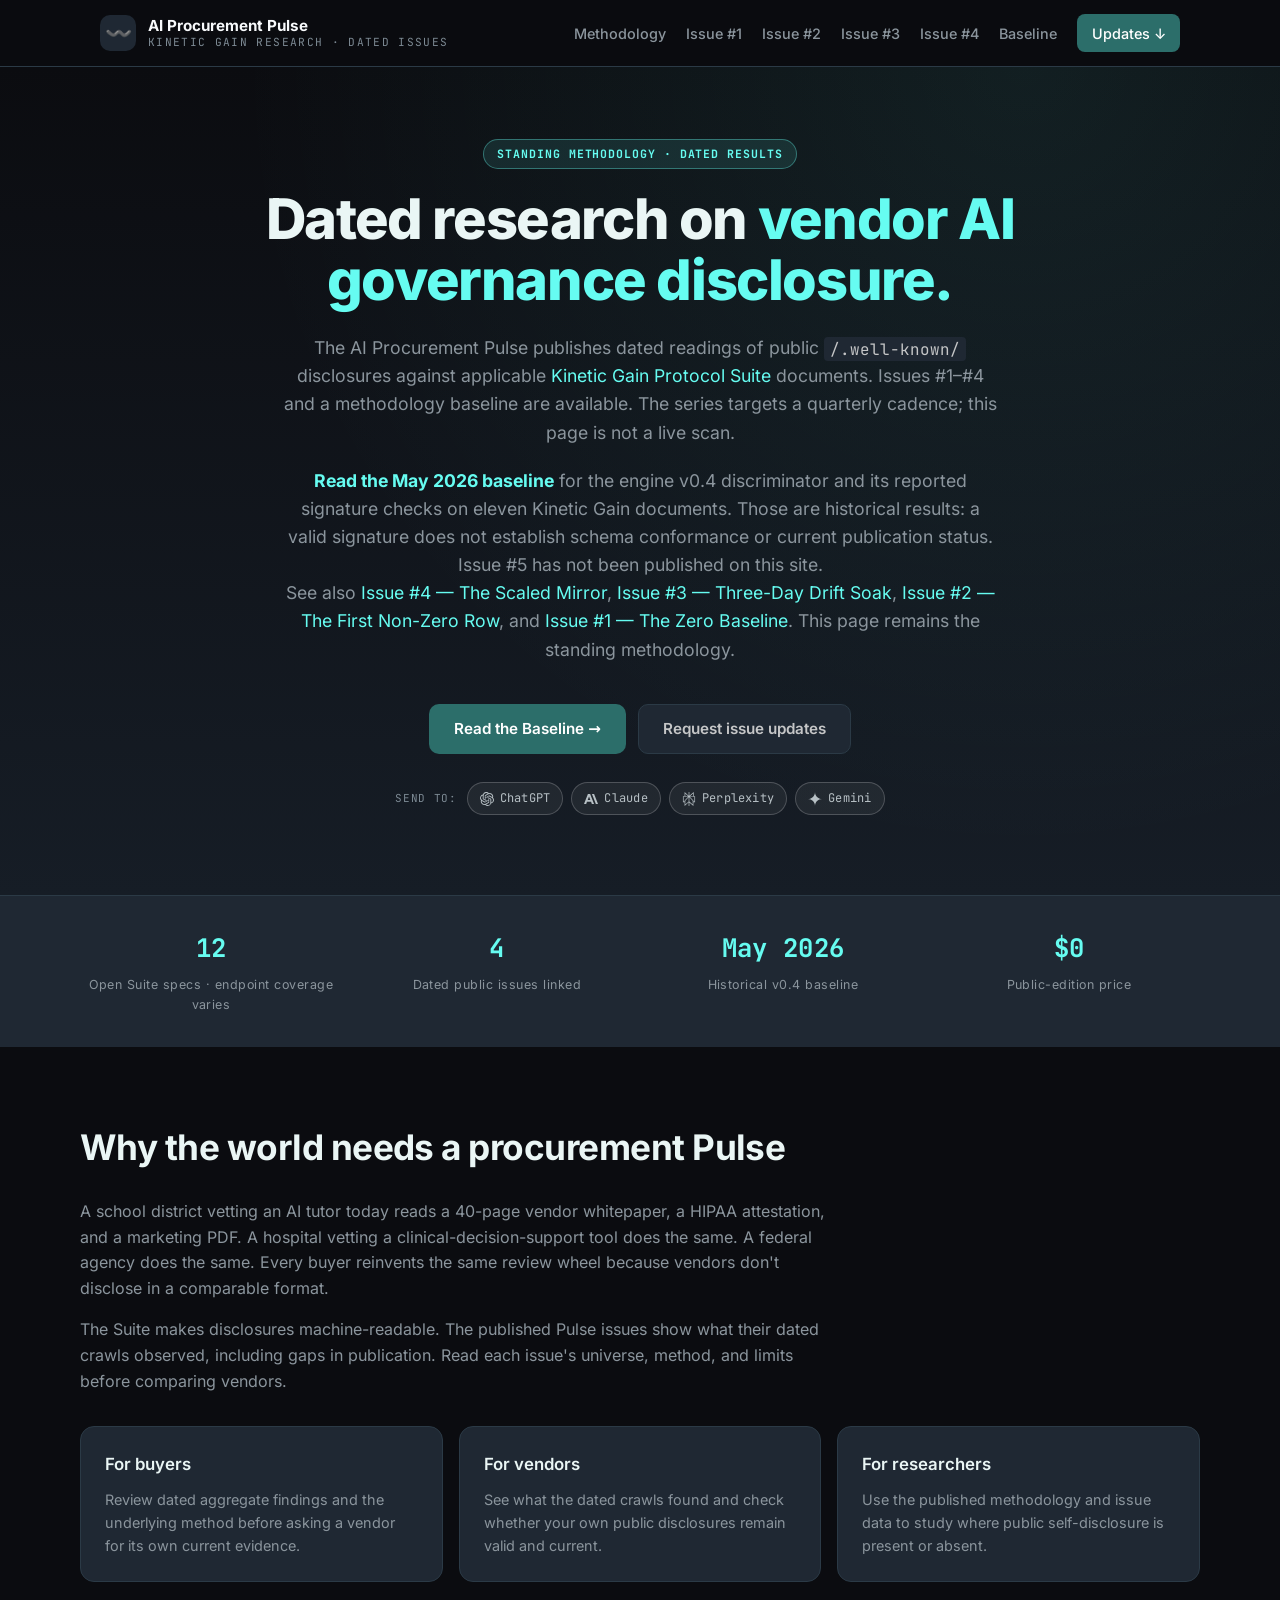
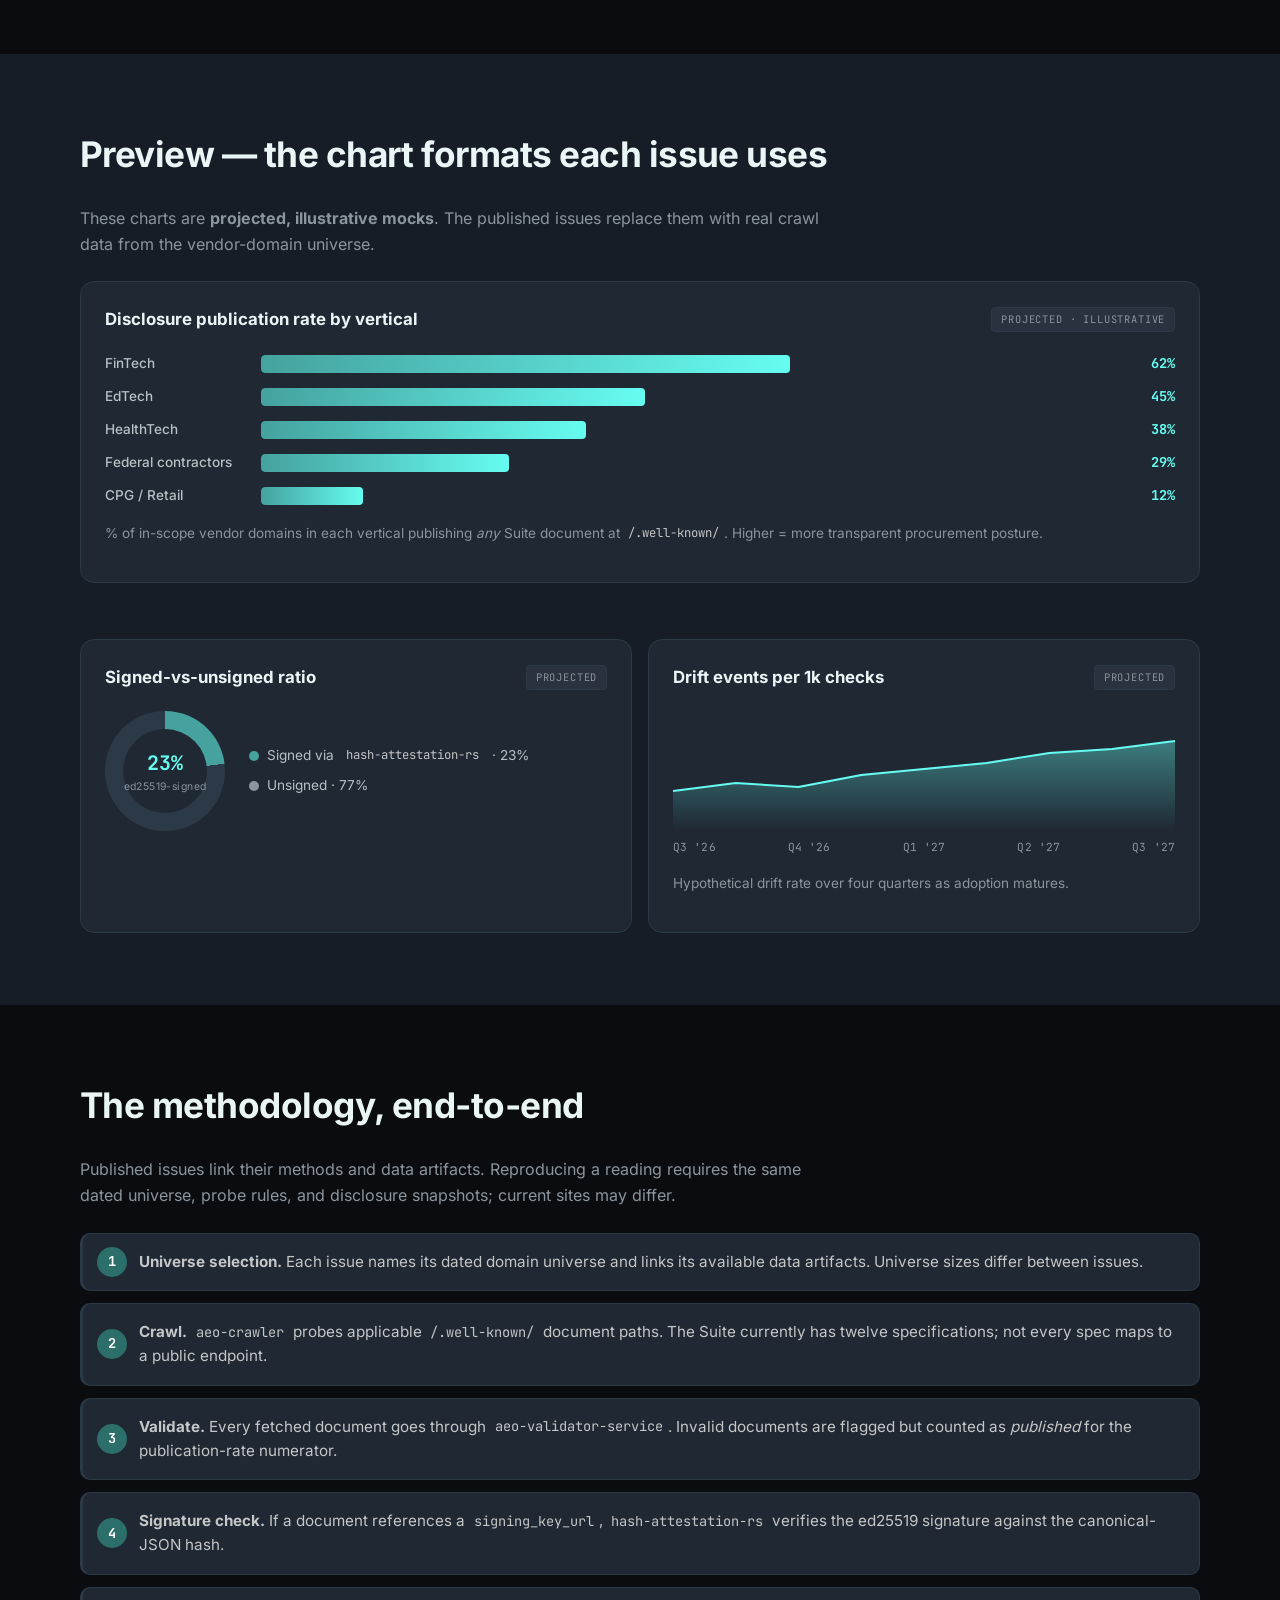
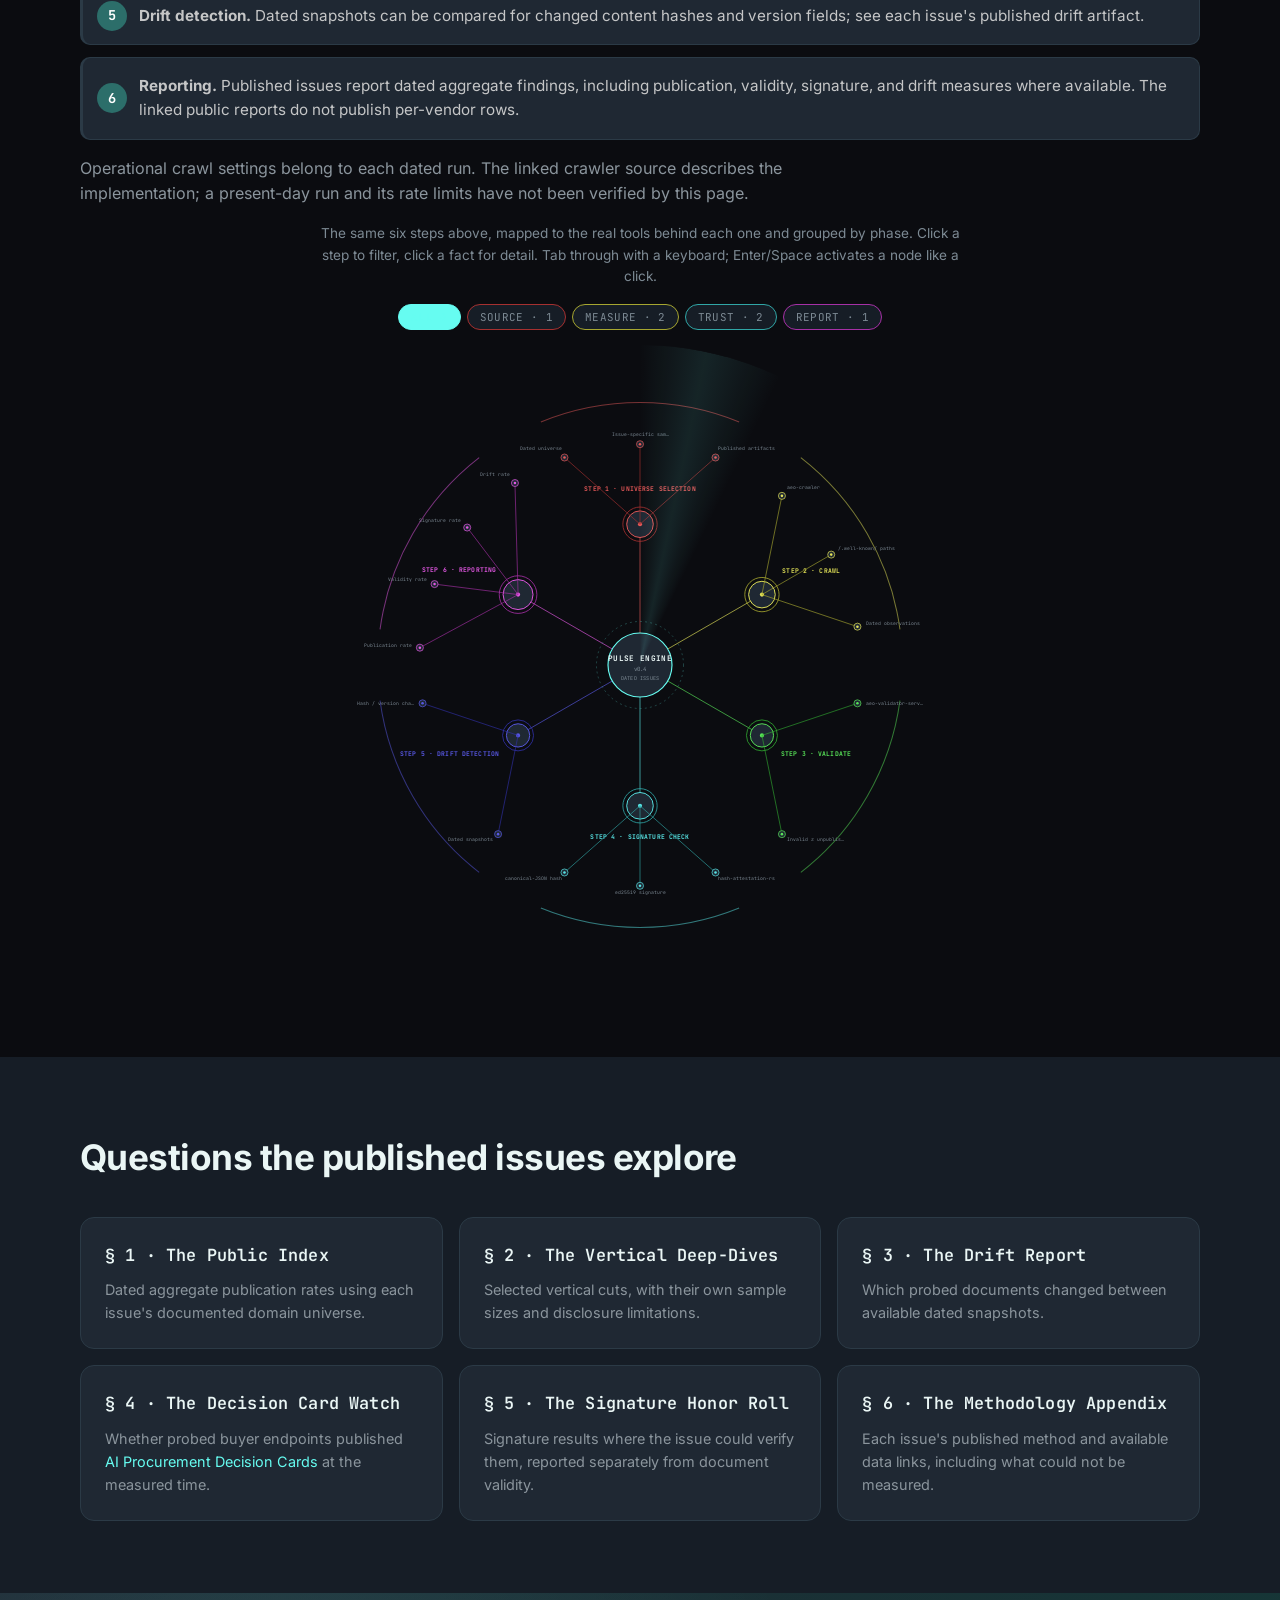
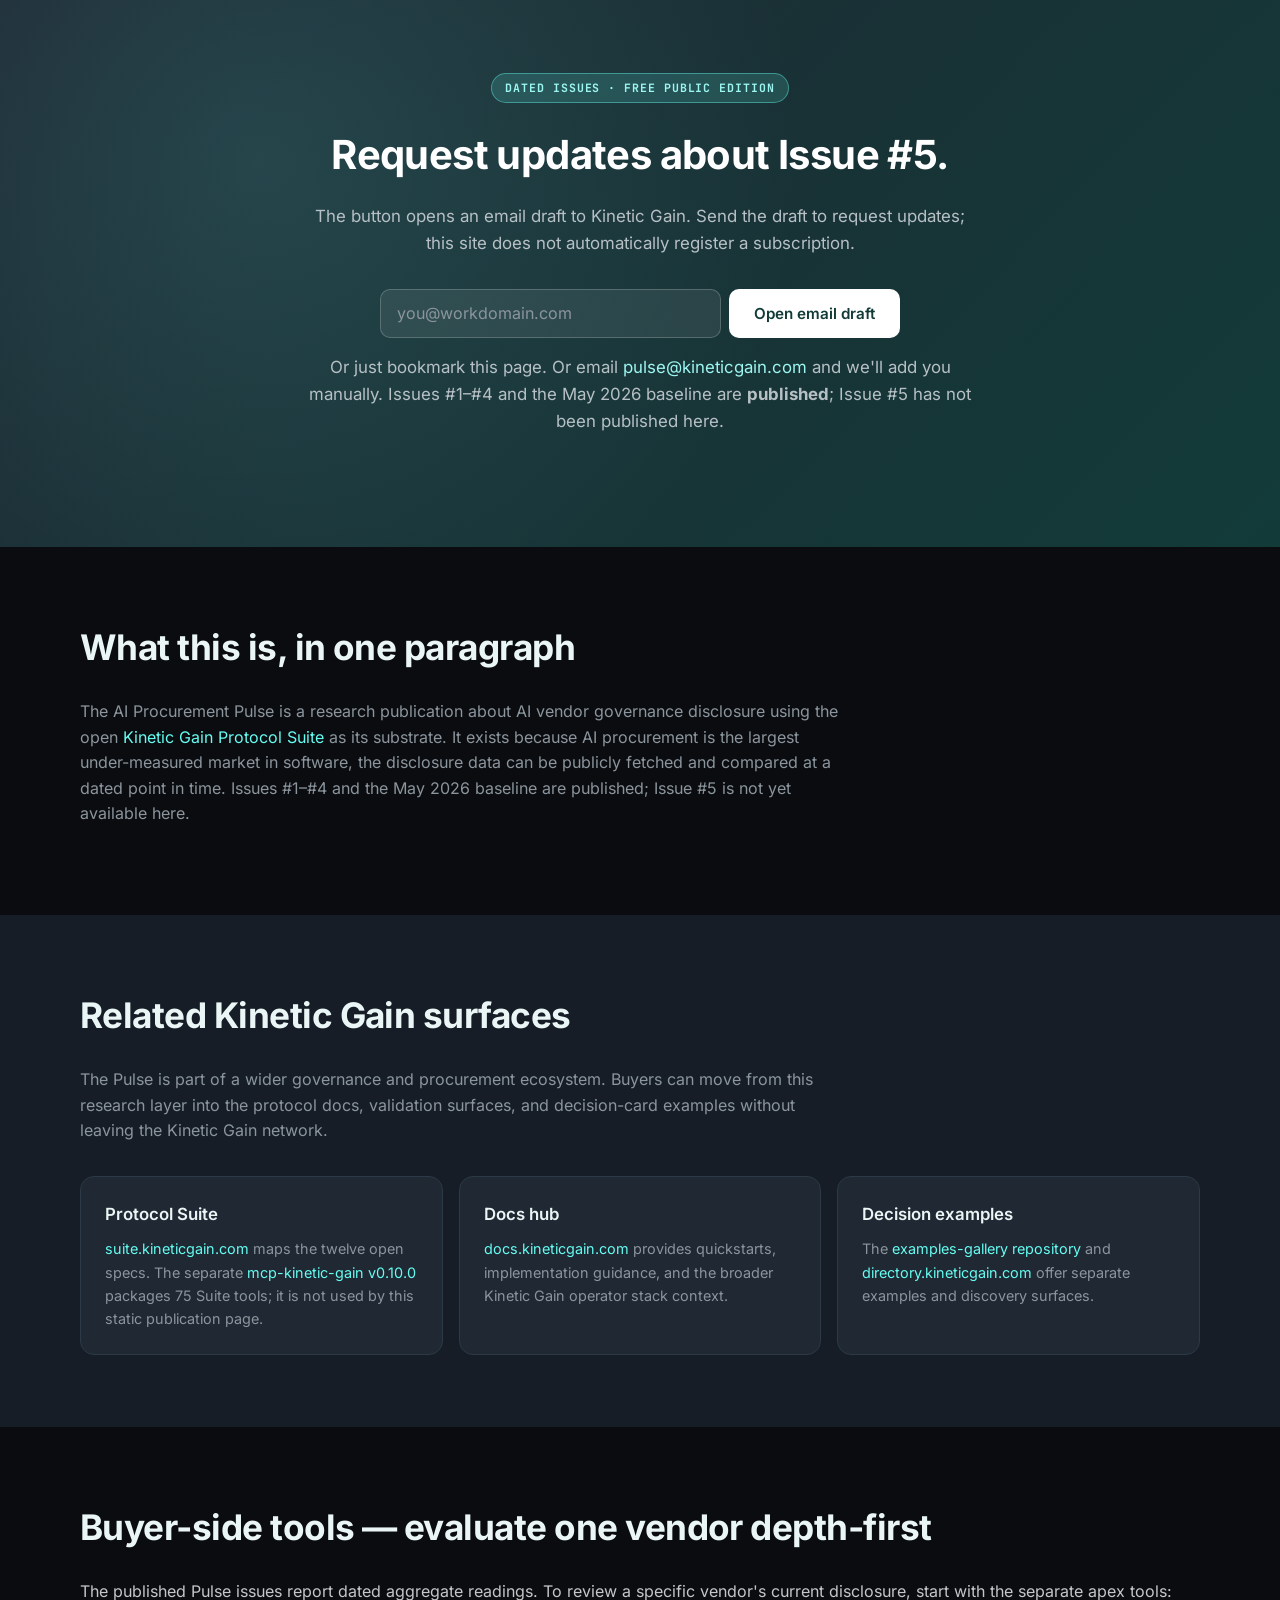
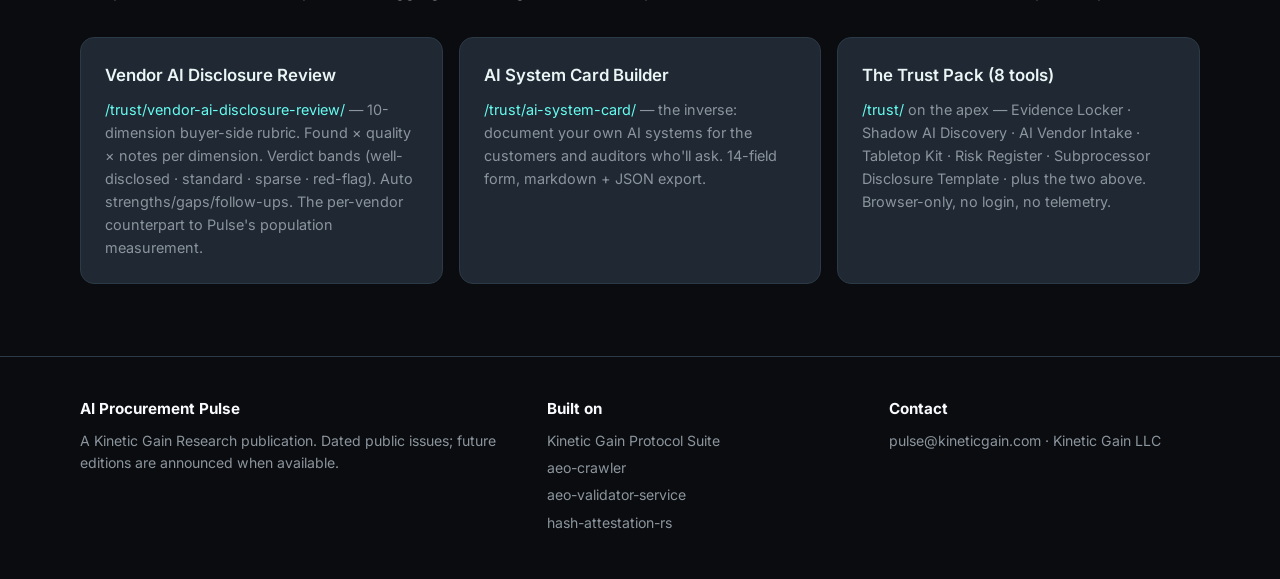
==== commit 6cb3f283: "docs: scope public claims to dated evidence" ====
--- a/index.html
+++ b/index.html
@@ -16,12 +16,12 @@
   <meta name="referrer" content="strict-origin-when-cross-origin">
 
   <meta property="og:type" content="website">
-  <meta property="og:title" content="AI Procurement Pulse — the quarterly disclosure index">
+  <meta property="og:title" content="AI Procurement Pulse — dated disclosure research">
   <meta property="og:description" content="Explore the Pulse methodology, dated Issues #1–#4, and the historical baseline for public AI governance disclosures.">
   <meta property="og:url" content="https://pulse.kineticgain.com/">
   <meta name="twitter:card" content="summary_large_image">
-  <meta name="twitter:title" content="AI Procurement Pulse — the quarterly disclosure index">
-  <meta name="twitter:description" content="Quarterly disclosure index for vendor AI governance posture across regulated and high-risk markets.">
+  <meta name="twitter:title" content="AI Procurement Pulse — dated disclosure research">
+  <meta name="twitter:description" content="Dated public issues on vendor AI governance disclosure. Issue #5 has not been published here.">
 
   <link rel="stylesheet" href="/assets/fonts.css">
 
@@ -105,7 +105,7 @@
         <span class="brand-mark" aria-hidden="true">〰️</span>
         <span class="brand-text">
           <strong>AI Procurement Pulse</strong>
-          <small>Kinetic Gain Research · Quarterly</small>
+          <small>Kinetic Gain Research · Dated issues</small>
         </span>
       </a>
       <nav class="nav-links" aria-label="Primary">
@@ -124,11 +124,11 @@
     <section class="hero">
       <div class="hero-inner">
         <span class="pill mono">STANDING METHODOLOGY · DATED RESULTS</span>
-        <h1>The quarterly index of <span class="accent">vendor AI governance disclosure.</span></h1>
+        <h1>Dated research on <span class="accent">vendor AI governance disclosure.</span></h1>
         <p class="lede">
           The AI Procurement Pulse publishes dated readings of public <code>/.well-known/</code> disclosures
           against applicable <a href="https://suite.kineticgain.com/" target="_blank" rel="noreferrer">Kinetic Gain Protocol Suite</a> documents.
-          Issues #1–#4 and a methodology baseline are available. This page is not a live scan.
+          Issues #1–#4 and a methodology baseline are available. The series targets a quarterly cadence; this page is not a live scan.
         </p>
         <p class="lede">
           <strong><a href="/baseline/">Read the May 2026 baseline</a></strong> for the engine v0.4
@@ -305,7 +305,7 @@
           <li><strong>Validate.</strong> Every fetched document goes through <a href="https://validator.kineticgain.com/" target="_blank" rel="noreferrer"><code>aeo-validator-service</code></a>. Invalid documents are flagged but counted as <em>published</em> for the publication-rate numerator.</li>
           <li><strong>Signature check.</strong> If a document references a <code>signing_key_url</code>, <a href="https://github.com/mizcausevic-dev/hash-attestation-rs" target="_blank" rel="noreferrer"><code>hash-attestation-rs</code></a> verifies the ed25519 signature against the canonical-JSON hash.</li>
           <li><strong>Drift detection.</strong> Dated snapshots can be compared for changed content hashes and version fields; see each issue's published drift artifact.</li>
-          <li><strong>Reporting.</strong> Aggregated metrics (publication rate, validity rate, signature rate, drift rate) by vertical, by spec, by signed-status. Per-vendor rows go into the premium edition; public edition reports aggregate-only.</li>
+          <li><strong>Reporting.</strong> Published issues report dated aggregate findings, including publication, validity, signature, and drift measures where available. The linked public reports do not publish per-vendor rows.</li>
         </ol>
         <p class="prose">
           Operational crawl settings belong to each dated run. The linked crawler source describes
@@ -368,7 +368,7 @@
 
     <section id="subscribe" class="cta-strip">
       <div class="cta-strip-inner">
-        <span class="pill mono">QUARTERLY · FREE PUBLIC EDITION</span>
+        <span class="pill mono">DATED ISSUES · FREE PUBLIC EDITION</span>
         <h2>Request updates about Issue #5.</h2>
         <p>The button opens an email draft to Kinetic Gain. Send the draft to request updates; this site does not automatically register a subscription.</p>
         <div class="subscribe-form">
@@ -377,7 +377,7 @@
         </div>
         <p class="cta-fineprint" id="subscribe-fallback">
           Or just bookmark this page. Or email <a href="mailto:pulse@kineticgain.com">pulse@kineticgain.com</a> and we'll add you manually.
-          Issues #1–#4 and the Verified Baseline are <strong>published</strong>; Issue #5 is in preparation.
+          Issues #1–#4 and the May 2026 baseline are <strong>published</strong>; Issue #5 has not been published here.
         </p>
       </div>
     </section>
